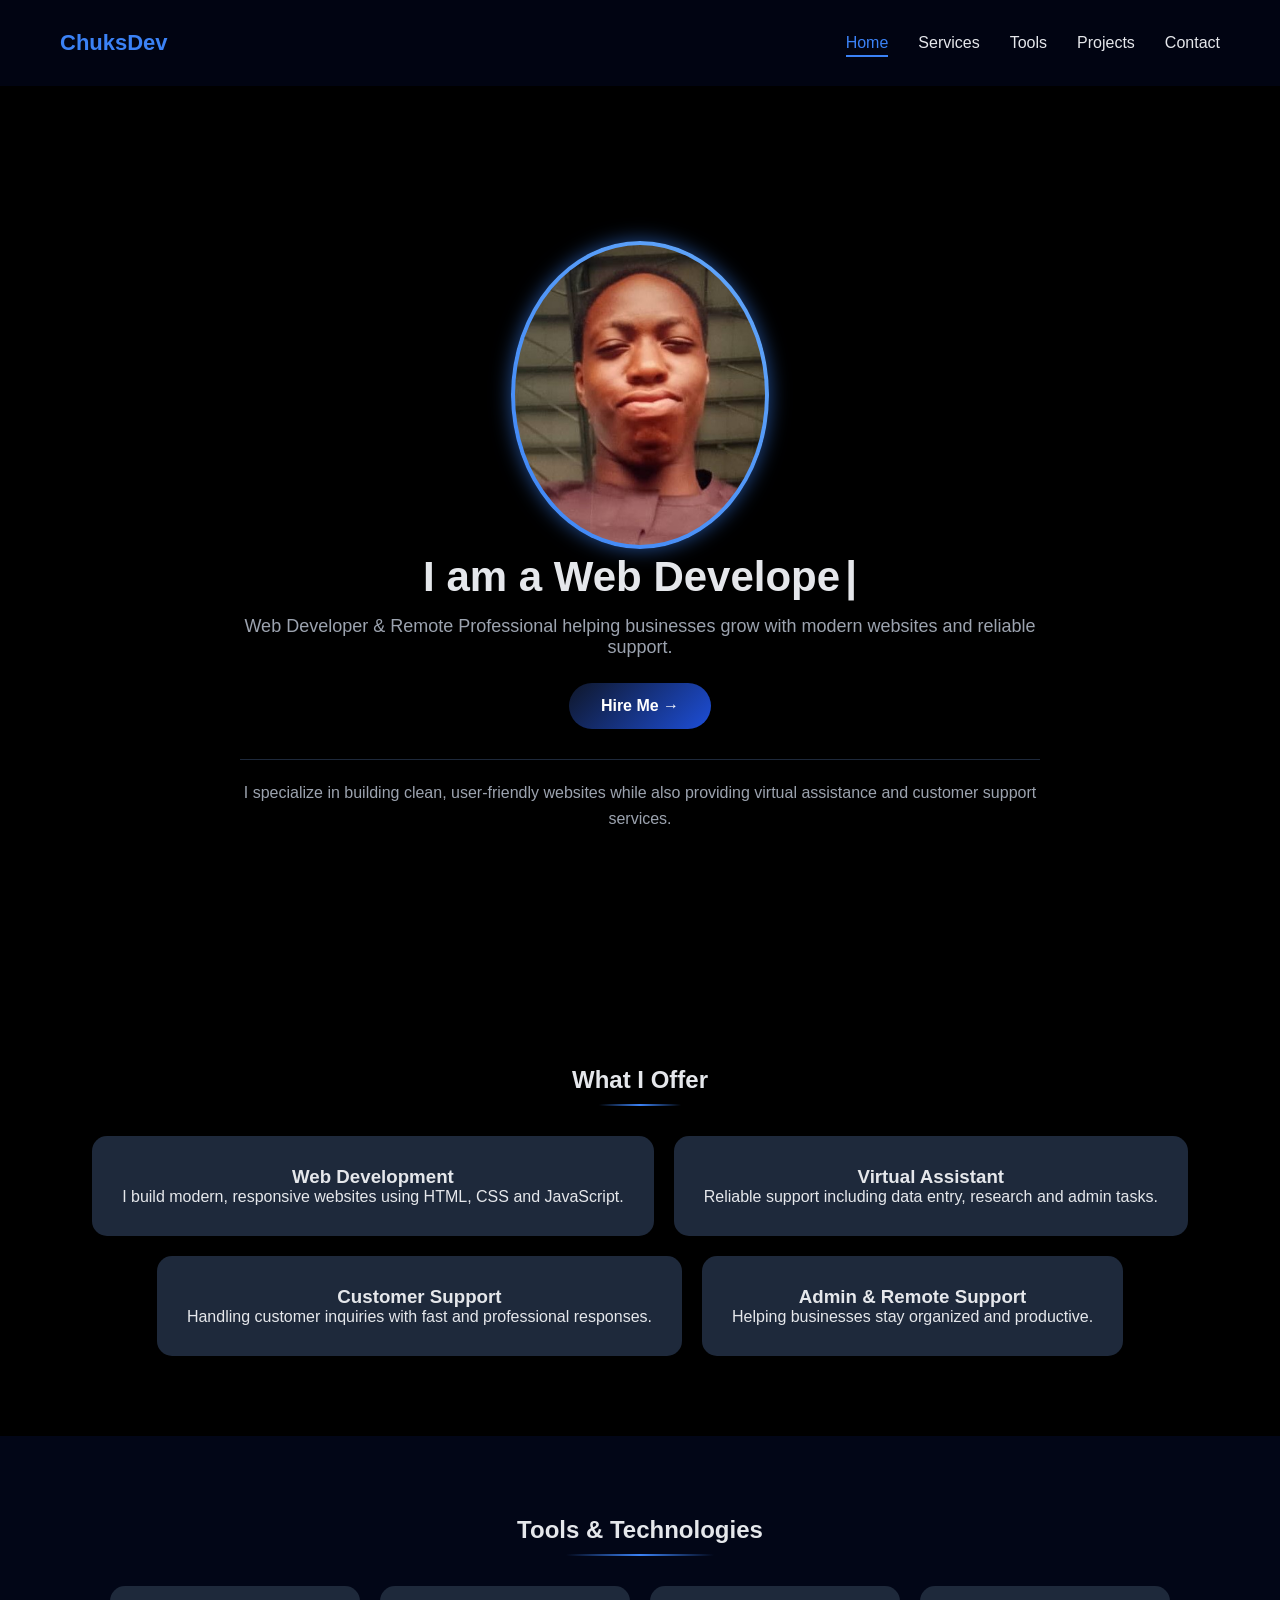
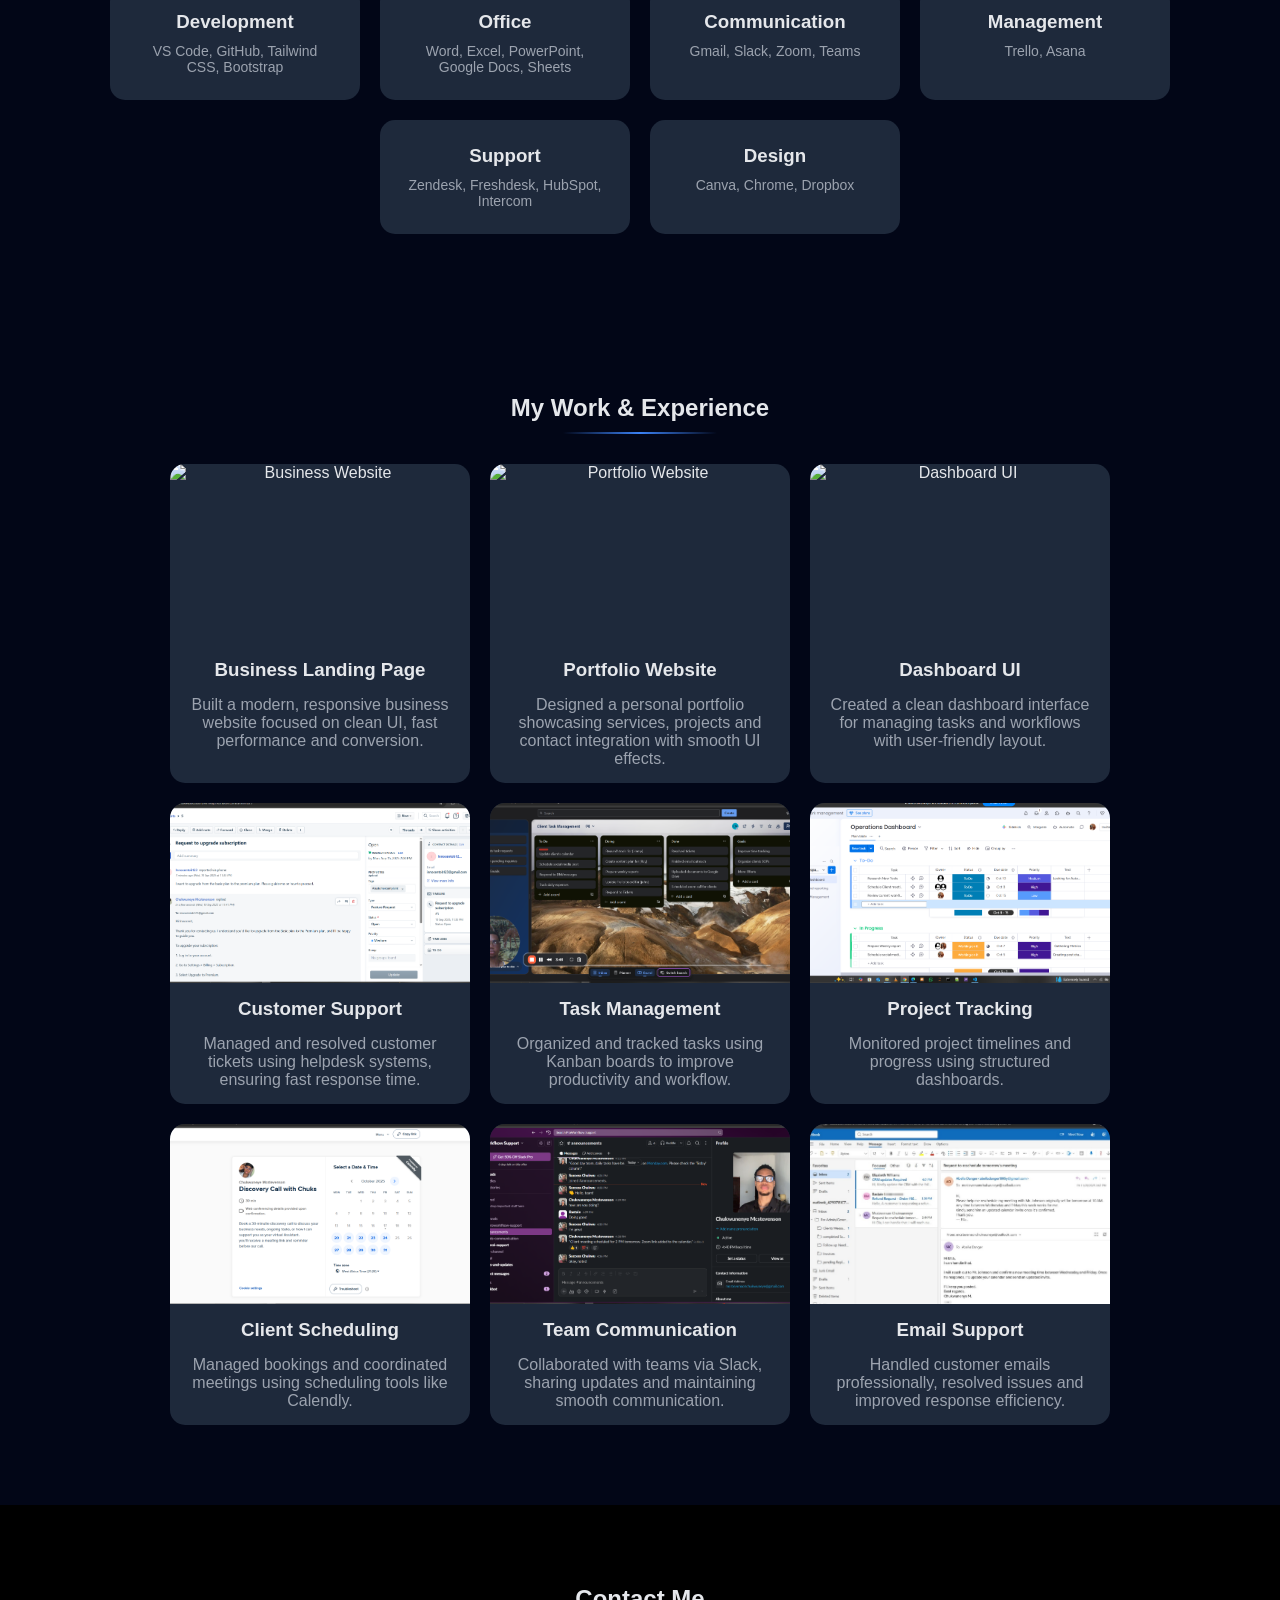
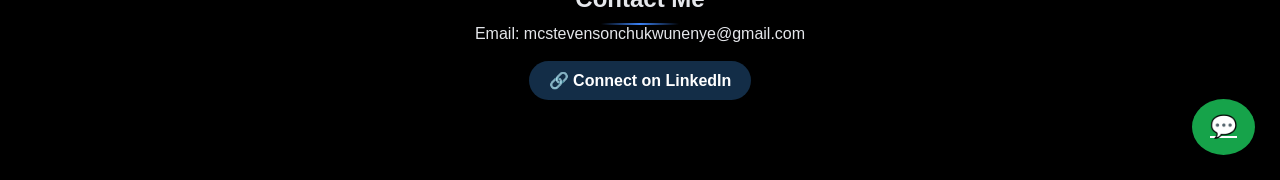
==== index.html @ 9c7f8728 "Add files via upload" ====
<!DOCTYPE html>
<html lang="en">
<head>
  <meta charset="UTF-8">
  <meta name="viewport" content="width=device-width, initial-scale=1.0">
  <title>Chuks | Web Developer</title>
  <link rel="stylesheet" href="style.css">
</head>
<body>
<div class="progress-bar" id="progressBar"></div>
<!-- NAVBAR -->
<header class="navbar">
  <h2 class="logo">ChuksDev</h2>

  <nav class="nav-links" id="navLinks">
    <a href="#home">Home</a>
    <a href="#services">Services</a>
    <a href="#tools">Tools</a>
    <a href="#projects">Projects</a>
    <a href="#contact">Contact</a>
  </nav>

  <button id="menuBtn" class="menu-btn">☰</button>
</header>

<!-- HERO -->
<section id="home" class="hero fade-in">
  <div class="hero-content">

    <div class="profile-wrapper">
      <img src="images/profile.jpg" alt="Chuks" class="profile-img">
    </div>

    <h1>I am a <span id="typing"></span></h1>

    <p class="hero-sub">
      Web Developer & Remote Professional helping businesses grow with modern websites and reliable support.
    </p>

    <div class="hero-buttons">
      <button class="btn-primary" onclick="scrollToContact()">Hire Me →</button>
    </div>

    <div class="hero-about">
      <p>
        I specialize in building clean, user-friendly websites while also providing virtual assistance and customer support services.
      </p>
    </div>

  </div>
</section>

<!-- SERVICES -->
<section id="services" class="section fade-in">
  <h2>What I Offer</h2>

  <div class="grid">
    <div class="card">
      <h3>Web Development</h3>
      <p>I build modern, responsive websites using HTML, CSS and JavaScript.</p>
    </div>

    <div class="card">
      <h3>Virtual Assistant</h3>
      <p>Reliable support including data entry, research and admin tasks.</p>
    </div>

    <div class="card">
      <h3>Customer Support</h3>
      <p>Handling customer inquiries with fast and professional responses.</p>
    </div>

    <div class="card">
      <h3>Admin & Remote Support</h3>
      <p>Helping businesses stay organized and productive.</p>
    </div>
  </div>
</section>

<!-- TOOLS -->
<section id="tools" class="section dark fade-in">
  <h2>Tools & Technologies</h2>

  <div class="tools-grid">
    <div class="tool-card">
      <h3>Development</h3>
      <p>VS Code, GitHub, Tailwind CSS, Bootstrap</p>
    </div>

    <div class="tool-card">
      <h3>Office</h3>
      <p>Word, Excel, PowerPoint, Google Docs, Sheets</p>
    </div>

    <div class="tool-card">
      <h3>Communication</h3>
      <p>Gmail, Slack, Zoom, Teams</p>
    </div>

    <div class="tool-card">
      <h3>Management</h3>
      <p>Trello, Asana</p>
    </div>

    <div class="tool-card">
      <h3>Support</h3>
      <p>Zendesk, Freshdesk, HubSpot, Intercom</p>
    </div>

    <div class="tool-card">
      <h3>Design</h3>
      <p>Canva, Chrome, Dropbox</p>
    </div>
  </div>
</section>

<!-- MY WORK -->
<section id="projects" class="section dark fade-in">
  <h2>My Work & Experience</h2>

  <div class="grid">

    <!-- ===== WEB DEVELOPMENT ===== -->
    <div class="project-card">
      <img src="images/web1.jpg" alt="Business Website">
      <h3>Business Landing Page</h3>
      <p>
        Built a modern, responsive business website focused on clean UI, fast performance and conversion.
      </p>
    </div>

    <div class="project-card">
      <img src="images/web2.jpg" alt="Portfolio Website">
      <h3>Portfolio Website</h3>
      <p>
        Designed a personal portfolio showcasing services, projects and contact integration with smooth UI effects.
      </p>
    </div>

    <div class="project-card">
      <img src="images/web3.jpg" alt="Dashboard UI">
      <h3>Dashboard UI</h3>
      <p>
        Created a clean dashboard interface for managing tasks and workflows with user-friendly layout.
      </p>
    </div>

    <!-- ===== YOUR ORIGINAL PROJECTS ===== -->
    <div class="project-card">
      <img src="images/support.jpg" alt="Customer Support">
      <h3>Customer Support</h3>
      <p>
        Managed and resolved customer tickets using helpdesk systems, ensuring fast response time.
      </p>
    </div>

    <div class="project-card">
      <img src="images/trello.jpg" alt="Task Management">
      <h3>Task Management</h3>
      <p>
        Organized and tracked tasks using Kanban boards to improve productivity and workflow.
      </p>
    </div>

    <div class="project-card">
      <img src="images/dashboard.jpg" alt="Project Tracking">
      <h3>Project Tracking</h3>
      <p>
        Monitored project timelines and progress using structured dashboards.
      </p>
    </div>

    <!-- ===== REAL EXPERIENCE (YOUR SCREENSHOTS) ===== -->
    <div class="project-card">
      <img src="images/calendly.jpg" alt="Scheduling">
      <h3>Client Scheduling</h3>
      <p>
        Managed bookings and coordinated meetings using scheduling tools like Calendly.
      </p>
    </div>

    <div class="project-card">
      <img src="images/slack.jpg" alt="Slack Communication">
      <h3>Team Communication</h3>
      <p>
        Collaborated with teams via Slack, sharing updates and maintaining smooth communication.
      </p>
    </div>

    <div class="project-card">
      <img src="images/email.jpg" alt="Email Support">
      <h3>Email Support</h3>
      <p>
        Handled customer emails professionally, resolved issues and improved response efficiency.
      </p>
    </div>

  </div>
</section>
<!-- CONTACT -->
<section id="contact" class="section fade-in">
  <h2>Contact Me</h2>
  <p>Email: mcstevensonchukwunenye@gmail.com</p>

  <a href="https://www.linkedin.com/in/chukwunenye-mcstevenson" target="_blank" class="linkedin-btn">
    🔗 Connect on LinkedIn
  </a>

  <br>

  <a href="https://wa.me/2349138266165" target="_blank" class="whatsapp-float">
    💬 
  </a>
</section>

<script src="script.js"></script>
</body>
</html>
---- style.css ----
html {
  scroll-behavior: smooth;
}

section {
  scroll-margin-top: 100px;
}
/* RESET */
* {
  margin: 0;
  padding: 0;
  box-sizing: border-box;
  font-family: Arial, sans-serif;
}

/* BODY */
body {
  background: #000;
  color: #e5e7eb;
}

/* NAVBAR */
.navbar {
  display: flex;
  justify-content: space-between;
  align-items: center;
  padding: 30px 60px;
  background: rgba(2, 6, 23, 0.8);
  backdrop-filter: blur(10px);
  position: sticky;
  top: 0;
  z-index: 1000;
}

/* ACTIVE NAV LINK */
.nav-links a.active {
  color: #3b82f6;
}

.nav-links a.active::after {
  width: 100%;
}
.logo {
  font-size: 22px;
  font-weight: bold;
  color: #3b82f6;
}

/* NAV LINKS */
.nav-links {
  display: flex;
  gap: 30px;
}

.nav-links a {
  position: relative;
  text-decoration: none;
  color: #e5e7eb;
  font-weight: 500;
}

/* UNDERLINE ANIMATION */
.nav-links a::after {
  content: "";
  position: absolute;
  width: 0%;
  height: 2px;
  background: #3b82f6;
  left: 0;
  bottom: -5px;
  transition: 0.3s;
}

.nav-links a:hover::after {
  width: 100%;
}

.menu-btn {
  display: none;
  font-size: 24px;
  background: none;
  border: none;
  color: white;
}

/* HERO */
.hero {
  min-height: 100vh;
  display: flex;
  align-items: center;
  justify-content: center;
  text-align: center;
  padding: 0 20px;
}

.hero-content {
  max-width: 800px;
}

.hero h1 {
  font-size: 42px;
  margin-bottom: 15px;
}

.hero-sub {
  font-size: 18px;
  color: #9ca3af;
  margin-bottom: 25px;
}

.hero-buttons {
  margin-bottom: 30px;
}

.hero-about {
  margin-top: 20px;
  padding-top: 20px;
  border-top: 1px solid #1e293b;
}

.hero-about p {
  color: #9ca3af;
  line-height: 1.6;
}

/* PROFILE IMAGE */
.profile-wrapper {
  display: inline-block;
  padding: 4px;
  border-radius: 50%;
  background: linear-gradient(45deg, #1d4ed8, #3b82f6, #60a5fa, #1d4ed8);
  background-size: 300% 300%;
  animation: glowBorder 4s linear infinite;
}

/* IMAGE */
.profile-img {
  width: 250px;
  height: 300px;
  border-radius: 50%;
  object-fit: cover;
  display: block;
}

/* ANIMATION */
@keyframes glowBorder {
  0% {
    background-position: 0% 50%;
  }
  50% {
    background-position: 100% 50%;
  }
  100% {
    background-position: 0% 50%;
  }
}

.profile-wrapper {
  box-shadow: 0 0 20px rgba(59, 130, 246, 0.6);
}

/* BUTTON */
.btn-primary {
  background: linear-gradient(135deg, #0f172a, #1d4ed8);
  color: white;
  padding: 14px 32px;
  border: none;
  border-radius: 50px;
  font-size: 16px;
  font-weight: 600;
  cursor: pointer;
  transition: all 0.3s ease;
  box-shadow: 0 0 0 transparent;
}

/* HOVER EFFECT */
.btn-primary:hover {
  transform: translateY(-3px);
  box-shadow: 0 10px 25px rgba(29, 78, 216, 0.4);
  background: linear-gradient(135deg, #020617, #1e40af);
}

/* CLICK EFFECT */
.btn-primary:active {
  transform: scale(0.96);
}
/* SECTIONS */
.section {
  padding: 80px 50px;
  text-align: center;
}

.dark {
  background: #020617;
}

/* GRID */
.grid {
  display: flex;
  justify-content: center;
  gap: 20px;
  margin-top: 30px;
  flex-wrap: wrap;
}

/* CARD */
.card {
  background: #1e293b;
  padding: 30px;
  border-radius: 15px;
  min-width: 200px;
  transition: 0.3s;
}

.card:hover {
  transform: translateY(-8px);
  box-shadow: 0 15px 30px rgba(59, 130, 246, 0.2);
}

/* MOBILE */
@media (max-width: 768px) {
  .nav-links {
    position: absolute;
    top: 70px;
    right: 0;
    background: #0f172a;
    flex-direction: column;
    width: 200px;
    padding: 20px;
    display: none;
  }

  .menu-btn {
    display: block;
  }
}

/* TOOLS GRID */
.tools-grid {
  display: flex;
  flex-wrap: wrap;
  justify-content: center;
  gap: 20px;
  margin-top: 30px;
}

.tool-card {
  background: #1e293b;
  padding: 25px;
  border-radius: 15px;
  width: 250px;
  transition: 0.3s;
}

.tool-card h3 {
  margin-bottom: 10px;
}

.tool-card p {
  font-size: 14px;
  color: #9ca3af;
}

.tool-card:hover {
  transform: translateY(-5px);
}

/* LINKEDIN BUTTON */
.linkedin-btn {
  display: inline-block;
  margin-top: 18px;
  padding: 10px 20px;
  border-radius: 30px;
  background: #132d47;
  color: white;
  text-decoration: none;
  font-weight: 600;
  transition: 0.3s;
}

.linkedin-btn:hover {
  transform: translateY(-3px);
  box-shadow: 0 10px 25px rgba(82, 76, 240, 0.4);
  background: linear-gradient(135deg, #020617, #1023f1);
}  


/* WHATSAPP BUTTON */
.whatsapp-btn {
  display: inline-block;
  margin-top: 20px;
  padding: 14px 28px;
  border-radius: 50px;
  text-decoration: none;
  font-weight: 600;
  color: white;
  background: linear-gradient(135deg, #0f172a, #16a34a);
  transition: all 0.3s ease;
}

/* FLOATING WHATSAPP */
.whatsapp-float {
  position: fixed;
  bottom: 25px;
  right: 25px;
  background: #16a34a;
  color: white;
  font-size: 22px;
  padding: 15px 18px;
  border-radius: 50%;
  box-shadow: 0 10px 25px rgba(0,0,0,0.4);
  transition: 0.3s;
  z-index: 1000;
}

.whatsapp-float:hover {
  transform: scale(1.1);
}

/* HOVER */
.whatsapp-btn:hover {
  transform: translateY(-3px);
  box-shadow: 0 10px 25px rgba(22, 163, 74, 0.4);
  background: linear-gradient(135deg, #020617, #15803d);
}

/* FADE-IN ANIMATION */
.fade-in {
  opacity: 0;
  transform: translateY(20px);
  transition: all 0.6s ease;
}

.fade-in.show {
  opacity: 1;
  transform: translateY(0);
}

/* PROJECT CARD */
.project-card {
  background: #1e293b;
  border-radius: 15px;
  overflow: hidden;
  width: 300px;
  transition: 0.3s;
}

.project-card img {
  width: 100%;
  display: block;
}

.project-card h3 {
  margin: 15px;
}

.project-card p {
  margin: 0 15px 15px;
  color: #9ca3af;
}

.project-card:hover {
  transform: translateY(-5px);
}

/* PROJECT IMAGE */
.project-card img {
  width: 100%;
  height: 180px;
  object-fit: cover;
  transition: 0.4s;
}

/* PROJECT CARD IMPROVEMENT */
.project-card {
  background: #1e293b;
  border-radius: 15px;
  overflow: hidden;
  width: 300px;
  transition: 0.3s;
}

.project-card:hover {
  transform: translateY(-8px) scale(1.03);
  box-shadow: 0 15px 30px rgba(0,0,0,0.6);
  transform: scale(1.05);
}

#typing::after {
  content: "|";
  margin-left: 5px;
  animation: blink 1s infinite;
}

@keyframes blink {
  0% { opacity: 1; }
  50% { opacity: 0; }
  100% { opacity: 1; }
}

.section h2 {
  position: relative;
  display: inline-block;
}

.section h2::after {
  content: "";
  width: 60%;
  height: 2px;
  background: linear-gradient(90deg, transparent, #3b82f6, transparent);
  display: block;
  margin: 10px auto 0;
}

/* SCROLL PROGRESS BAR */
.progress-bar {
  position: fixed;
  top: 0;
  left: 0;
  height: 4px;
  width: 0%;
  background: linear-gradient(90deg, #3b82f6, #60a5fa);
  z-index: 9999;
  transition: width 0.1s ease;
}
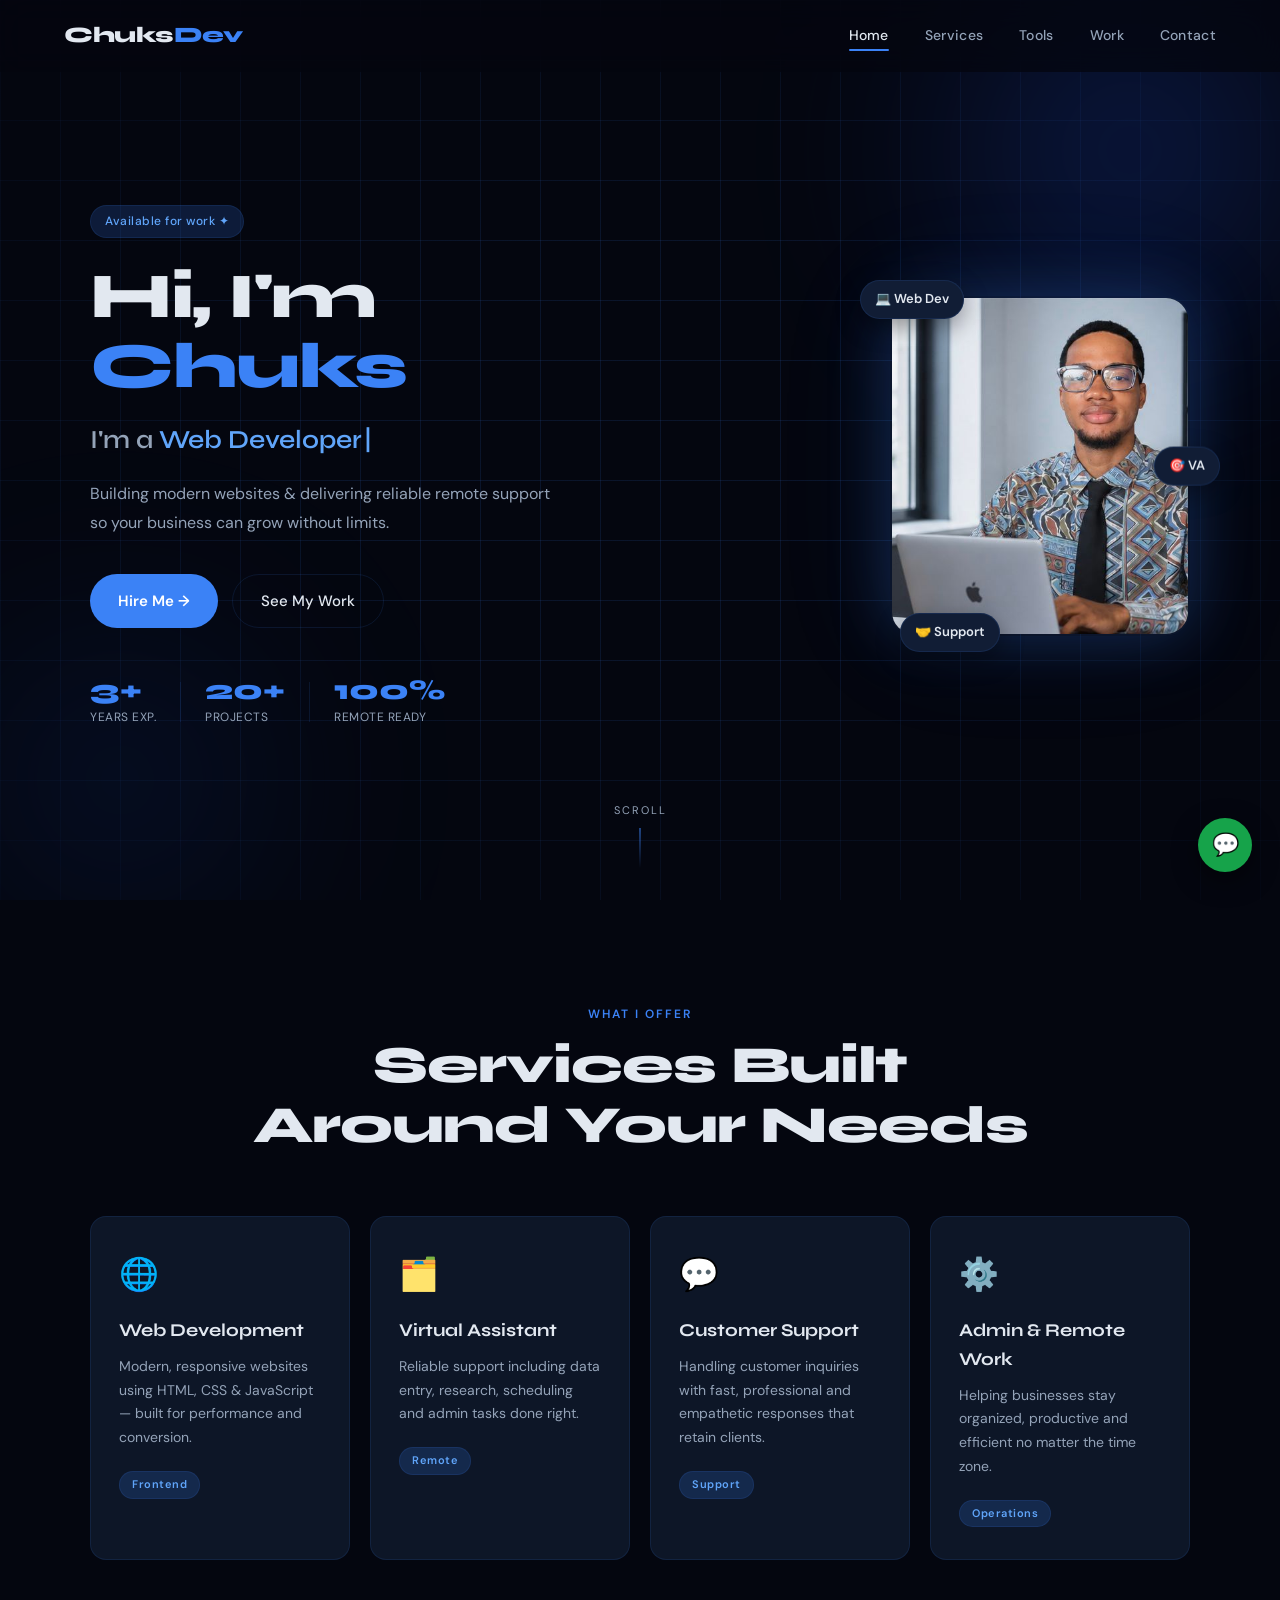
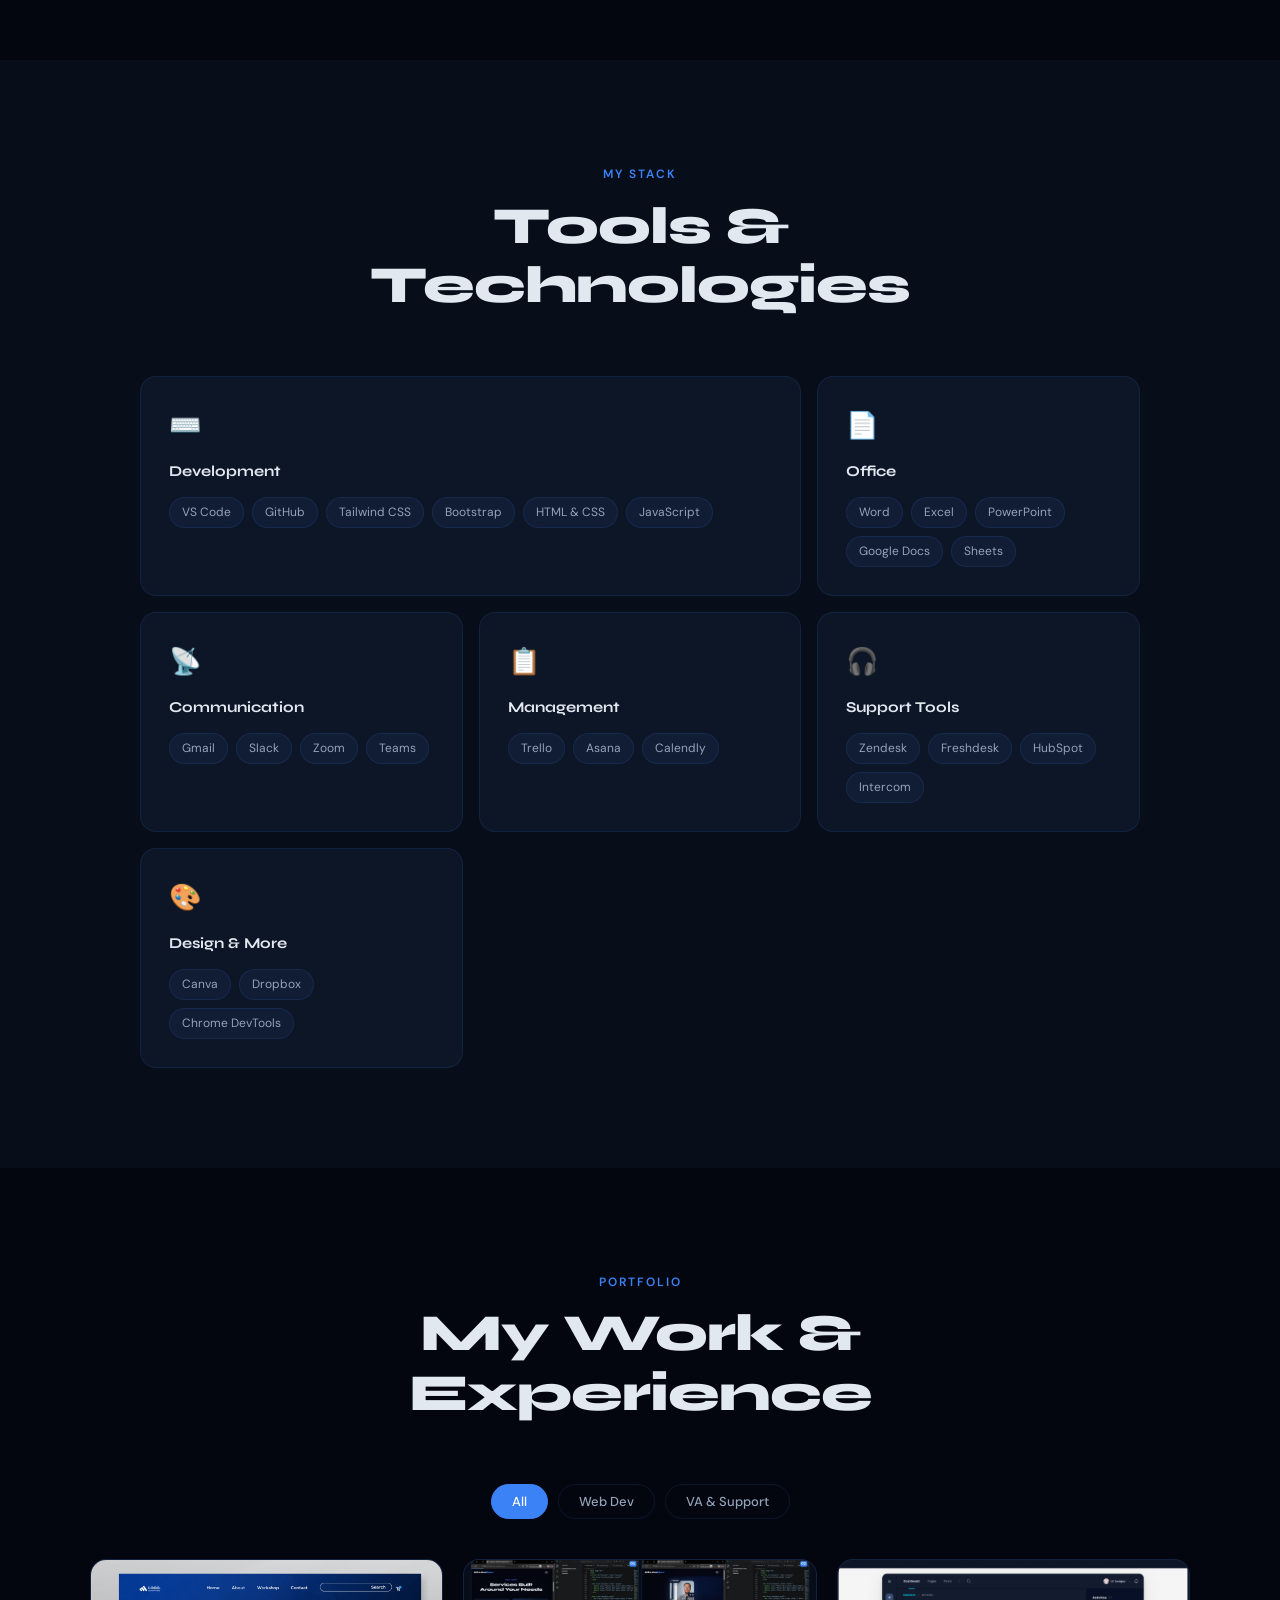
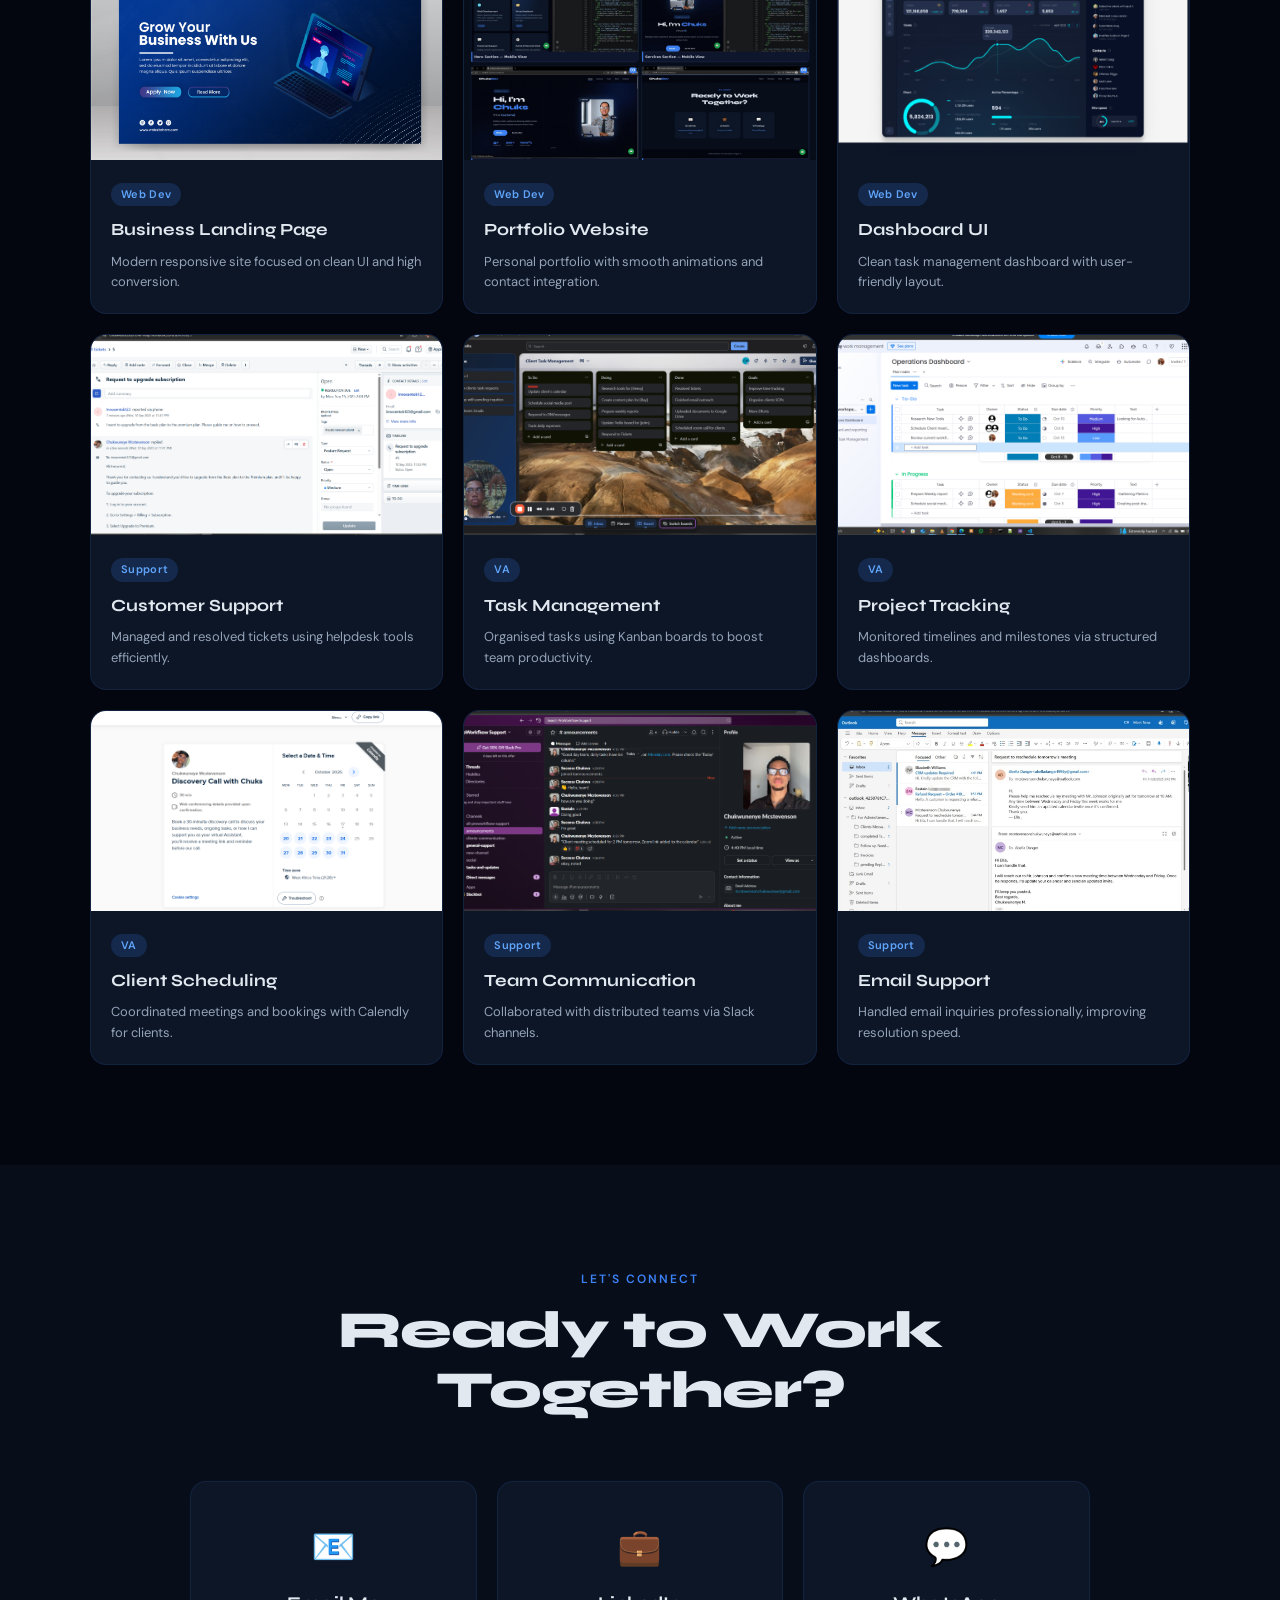
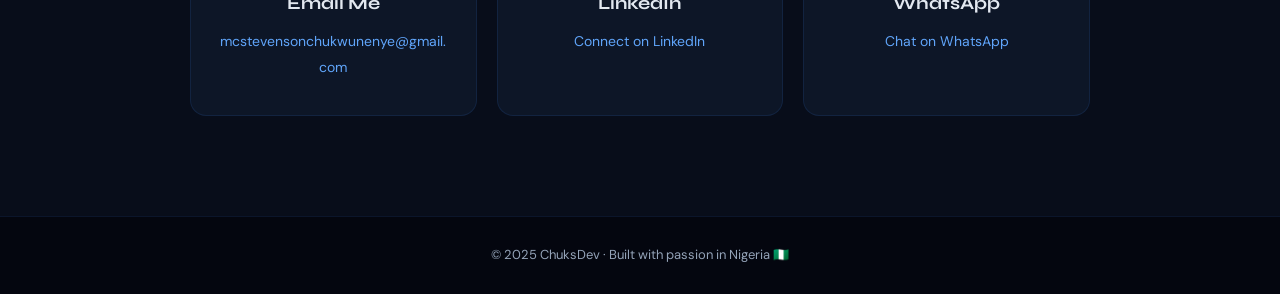
==== commit ffb1e5ac: "Add files via upload" ====
--- a/index.html
+++ b/index.html
@@ -1,218 +1,359 @@
-<!DOCTYPE html>
-<html lang="en">
-<head>
-  <meta charset="UTF-8">
-  <meta name="viewport" content="width=device-width, initial-scale=1.0">
-  <title>Chuks | Web Developer</title>
-  <link rel="stylesheet" href="style.css">
-</head>
-<body>
-<div class="progress-bar" id="progressBar"></div>
-<!-- NAVBAR -->
-<header class="navbar">
-  <h2 class="logo">ChuksDev</h2>
-
-  <nav class="nav-links" id="navLinks">
-    <a href="#home">Home</a>
-    <a href="#services">Services</a>
-    <a href="#tools">Tools</a>
-    <a href="#projects">Projects</a>
-    <a href="#contact">Contact</a>
-  </nav>
-
-  <button id="menuBtn" class="menu-btn">☰</button>
-</header>
-
-<!-- HERO -->
-<section id="home" class="hero fade-in">
-  <div class="hero-content">
-
-    <div class="profile-wrapper">
-      <img src="images/profile.jpg" alt="Chuks" class="profile-img">
-    </div>
-
-    <h1>I am a <span id="typing"></span></h1>
-
-    <p class="hero-sub">
-      Web Developer & Remote Professional helping businesses grow with modern websites and reliable support.
-    </p>
-
-    <div class="hero-buttons">
-      <button class="btn-primary" onclick="scrollToContact()">Hire Me →</button>
-    </div>
-
-    <div class="hero-about">
-      <p>
-        I specialize in building clean, user-friendly websites while also providing virtual assistance and customer support services.
-      </p>
-    </div>
-
-  </div>
-</section>
-
-<!-- SERVICES -->
-<section id="services" class="section fade-in">
-  <h2>What I Offer</h2>
-
-  <div class="grid">
-    <div class="card">
-      <h3>Web Development</h3>
-      <p>I build modern, responsive websites using HTML, CSS and JavaScript.</p>
-    </div>
-
-    <div class="card">
-      <h3>Virtual Assistant</h3>
-      <p>Reliable support including data entry, research and admin tasks.</p>
-    </div>
-
-    <div class="card">
-      <h3>Customer Support</h3>
-      <p>Handling customer inquiries with fast and professional responses.</p>
-    </div>
-
-    <div class="card">
-      <h3>Admin & Remote Support</h3>
-      <p>Helping businesses stay organized and productive.</p>
-    </div>
-  </div>
-</section>
-
-<!-- TOOLS -->
-<section id="tools" class="section dark fade-in">
-  <h2>Tools & Technologies</h2>
-
-  <div class="tools-grid">
-    <div class="tool-card">
-      <h3>Development</h3>
-      <p>VS Code, GitHub, Tailwind CSS, Bootstrap</p>
-    </div>
-
-    <div class="tool-card">
-      <h3>Office</h3>
-      <p>Word, Excel, PowerPoint, Google Docs, Sheets</p>
-    </div>
-
-    <div class="tool-card">
-      <h3>Communication</h3>
-      <p>Gmail, Slack, Zoom, Teams</p>
-    </div>
-
-    <div class="tool-card">
-      <h3>Management</h3>
-      <p>Trello, Asana</p>
-    </div>
-
-    <div class="tool-card">
-      <h3>Support</h3>
-      <p>Zendesk, Freshdesk, HubSpot, Intercom</p>
-    </div>
-
-    <div class="tool-card">
-      <h3>Design</h3>
-      <p>Canva, Chrome, Dropbox</p>
-    </div>
-  </div>
-</section>
-
-<!-- MY WORK -->
-<section id="projects" class="section dark fade-in">
-  <h2>My Work & Experience</h2>
-
-  <div class="grid">
-
-    <!-- ===== WEB DEVELOPMENT ===== -->
-    <div class="project-card">
-      <img src="images/web1.jpg" alt="Business Website">
-      <h3>Business Landing Page</h3>
-      <p>
-        Built a modern, responsive business website focused on clean UI, fast performance and conversion.
-      </p>
-    </div>
-
-    <div class="project-card">
-      <img src="images/web2.jpg" alt="Portfolio Website">
-      <h3>Portfolio Website</h3>
-      <p>
-        Designed a personal portfolio showcasing services, projects and contact integration with smooth UI effects.
-      </p>
-    </div>
-
-    <div class="project-card">
-      <img src="images/web3.jpg" alt="Dashboard UI">
-      <h3>Dashboard UI</h3>
-      <p>
-        Created a clean dashboard interface for managing tasks and workflows with user-friendly layout.
-      </p>
-    </div>
-
-    <!-- ===== YOUR ORIGINAL PROJECTS ===== -->
-    <div class="project-card">
-      <img src="images/support.jpg" alt="Customer Support">
-      <h3>Customer Support</h3>
-      <p>
-        Managed and resolved customer tickets using helpdesk systems, ensuring fast response time.
-      </p>
-    </div>
-
-    <div class="project-card">
-      <img src="images/trello.jpg" alt="Task Management">
-      <h3>Task Management</h3>
-      <p>
-        Organized and tracked tasks using Kanban boards to improve productivity and workflow.
-      </p>
-    </div>
-
-    <div class="project-card">
-      <img src="images/dashboard.jpg" alt="Project Tracking">
-      <h3>Project Tracking</h3>
-      <p>
-        Monitored project timelines and progress using structured dashboards.
-      </p>
-    </div>
-
-    <!-- ===== REAL EXPERIENCE (YOUR SCREENSHOTS) ===== -->
-    <div class="project-card">
-      <img src="images/calendly.jpg" alt="Scheduling">
-      <h3>Client Scheduling</h3>
-      <p>
-        Managed bookings and coordinated meetings using scheduling tools like Calendly.
-      </p>
-    </div>
-
-    <div class="project-card">
-      <img src="images/slack.jpg" alt="Slack Communication">
-      <h3>Team Communication</h3>
-      <p>
-        Collaborated with teams via Slack, sharing updates and maintaining smooth communication.
-      </p>
-    </div>
-
-    <div class="project-card">
-      <img src="images/email.jpg" alt="Email Support">
-      <h3>Email Support</h3>
-      <p>
-        Handled customer emails professionally, resolved issues and improved response efficiency.
-      </p>
-    </div>
-
-  </div>
-</section>
-<!-- CONTACT -->
-<section id="contact" class="section fade-in">
-  <h2>Contact Me</h2>
-  <p>Email: mcstevensonchukwunenye@gmail.com</p>
-
-  <a href="https://www.linkedin.com/in/chukwunenye-mcstevenson" target="_blank" class="linkedin-btn">
-    🔗 Connect on LinkedIn
-  </a>
-
-  <br>
-
-  <a href="https://wa.me/2349138266165" target="_blank" class="whatsapp-float">
-    💬 
-  </a>
-</section>
-
-<script src="script.js"></script>
-</body>
-</html>+<!DOCTYPE html>
+<html lang="en">
+<head>
+  <meta charset="UTF-8">
+  <meta name="viewport" content="width=device-width, initial-scale=1.0">
+  <title>ChuksDev | Web Developer & Remote Professional</title>
+  <link rel="preconnect" href="https://fonts.googleapis.com">
+  <link rel="preconnect" href="https://fonts.gstatic.com" crossorigin>
+  <link href="https://fonts.googleapis.com/css2?family=Syne:wght@400;600;700;800&family=DM+Sans:ital,wght@0,300;0,400;0,500;1,300&display=swap" rel="stylesheet">
+  <link rel="stylesheet" href="style.css">
+</head>
+<body>
+
+<!-- SCROLL PROGRESS -->
+<div class="progress-bar" id="progressBar"></div>
+
+<!-- NAVBAR -->
+<header class="navbar" id="navbar">
+  <a href="#home" class="logo">Chuks<span>Dev</span></a>
+  <nav class="nav-links" id="navLinks">
+    <a href="#home">Home</a>
+    <a href="#services">Services</a>
+    <a href="#tools">Tools</a>
+    <a href="#projects">Work</a>
+    <a href="#contact">Contact</a>
+  </nav>
+  <button id="menuBtn" class="menu-btn" aria-label="Toggle menu">
+    <span></span><span></span><span></span>
+  </button>
+</header>
+
+<!-- MOBILE MENU OVERLAY -->
+<div class="mobile-overlay" id="mobileOverlay">
+  <nav class="mobile-nav">
+    <a href="#home" class="mob-link">Home</a>
+    <a href="#services" class="mob-link">Services</a>
+    <a href="#tools" class="mob-link">Tools</a>
+    <a href="#projects" class="mob-link">Work</a>
+    <a href="#contact" class="mob-link">Contact</a>
+  </nav>
+</div>
+
+<!-- HERO -->
+<section id="home" class="hero">
+  <div class="hero-bg">
+    <div class="blob blob-1"></div>
+    <div class="blob blob-2"></div>
+    <div class="grid-overlay"></div>
+  </div>
+
+  <div class="hero-inner">
+    <!-- Left: Text -->
+    <div class="hero-text reveal">
+      <div class="badge">Available for work ✦</div>
+      <h1>Hi, I'm <span class="name-highlight">Chuks</span></h1>
+      <div class="typing-line">
+        <span class="typing-label">I'm a </span>
+        <span id="typing"></span>
+      </div>
+      <p class="hero-sub">
+        Building modern websites & delivering reliable remote support so your business can grow without limits.
+      </p>
+      <div class="hero-ctas">
+        <button class="btn-primary" onclick="scrollToContact()">Hire Me →</button>
+        <a href="#projects" class="btn-ghost">See My Work</a>
+      </div>
+      <div class="hero-stats">
+        <div class="stat"><span class="stat-num">3+</span><span class="stat-label">Years Exp.</span></div>
+        <div class="stat-divider"></div>
+        <div class="stat"><span class="stat-num">20+</span><span class="stat-label">Projects</span></div>
+        <div class="stat-divider"></div>
+        <div class="stat"><span class="stat-num">100%</span><span class="stat-label">Remote Ready</span></div>
+      </div>
+    </div>
+
+    <!-- Right: Profile -->
+    <div class="hero-visual reveal delay-2">
+      <div class="profile-card">
+        <div class="profile-ring">
+          <img src="images/profile.jpg" alt="Chuks" class="profile-img">
+        </div>
+        <div class="floating-tag tag-1">💻 Web Dev</div>
+        <div class="floating-tag tag-2">🎯 VA</div>
+        <div class="floating-tag tag-3">🤝 Support</div>
+      </div>
+    </div>
+  </div>
+
+  <div class="scroll-hint">
+    <span>Scroll</span>
+    <div class="scroll-line"></div>
+  </div>
+</section>
+
+<!-- SERVICES -->
+<section id="services" class="section">
+  <div class="section-header reveal">
+    <p class="section-tag">What I Offer</p>
+    <h2>Services Built<br>Around Your Needs</h2>
+  </div>
+  <div class="services-grid">
+    <div class="service-card reveal delay-1">
+      <div class="service-icon">🌐</div>
+      <h3>Web Development</h3>
+      <p>Modern, responsive websites using HTML, CSS & JavaScript — built for performance and conversion.</p>
+      <div class="service-tag">Frontend</div>
+    </div>
+    <div class="service-card reveal delay-2">
+      <div class="service-icon">🗂️</div>
+      <h3>Virtual Assistant</h3>
+      <p>Reliable support including data entry, research, scheduling and admin tasks done right.</p>
+      <div class="service-tag">Remote</div>
+    </div>
+    <div class="service-card reveal delay-3">
+      <div class="service-icon">💬</div>
+      <h3>Customer Support</h3>
+      <p>Handling customer inquiries with fast, professional and empathetic responses that retain clients.</p>
+      <div class="service-tag">Support</div>
+    </div>
+    <div class="service-card reveal delay-4">
+      <div class="service-icon">⚙️</div>
+      <h3>Admin & Remote Work</h3>
+      <p>Helping businesses stay organized, productive and efficient no matter the time zone.</p>
+      <div class="service-tag">Operations</div>
+    </div>
+  </div>
+</section>
+
+<!-- TOOLS -->
+<section id="tools" class="section section-alt">
+  <div class="section-header reveal">
+    <p class="section-tag">My Stack</p>
+    <h2>Tools &<br>Technologies</h2>
+  </div>
+  <div class="tools-bento reveal">
+    <div class="bento-card bento-wide">
+      <div class="bento-icon">⌨️</div>
+      <h3>Development</h3>
+      <div class="pill-group">
+        <span class="pill">VS Code</span>
+        <span class="pill">GitHub</span>
+        <span class="pill">Tailwind CSS</span>
+        <span class="pill">Bootstrap</span>
+        <span class="pill">HTML & CSS</span>
+        <span class="pill">JavaScript</span>
+      </div>
+    </div>
+    <div class="bento-card">
+      <div class="bento-icon">📄</div>
+      <h3>Office</h3>
+      <div class="pill-group">
+        <span class="pill">Word</span>
+        <span class="pill">Excel</span>
+        <span class="pill">PowerPoint</span>
+        <span class="pill">Google Docs</span>
+        <span class="pill">Sheets</span>
+      </div>
+    </div>
+    <div class="bento-card">
+      <div class="bento-icon">📡</div>
+      <h3>Communication</h3>
+      <div class="pill-group">
+        <span class="pill">Gmail</span>
+        <span class="pill">Slack</span>
+        <span class="pill">Zoom</span>
+        <span class="pill">Teams</span>
+      </div>
+    </div>
+    <div class="bento-card">
+      <div class="bento-icon">📋</div>
+      <h3>Management</h3>
+      <div class="pill-group">
+        <span class="pill">Trello</span>
+        <span class="pill">Asana</span>
+        <span class="pill">Calendly</span>
+      </div>
+    </div>
+    <div class="bento-card">
+      <div class="bento-icon">🎧</div>
+      <h3>Support Tools</h3>
+      <div class="pill-group">
+        <span class="pill">Zendesk</span>
+        <span class="pill">Freshdesk</span>
+        <span class="pill">HubSpot</span>
+        <span class="pill">Intercom</span>
+      </div>
+    </div>
+    <div class="bento-card">
+      <div class="bento-icon">🎨</div>
+      <h3>Design & More</h3>
+      <div class="pill-group">
+        <span class="pill">Canva</span>
+        <span class="pill">Dropbox</span>
+        <span class="pill">Chrome DevTools</span>
+      </div>
+    </div>
+  </div>
+</section>
+
+<!-- PROJECTS -->
+<section id="projects" class="section">
+  <div class="section-header reveal">
+    <p class="section-tag">Portfolio</p>
+    <h2>My Work &<br>Experience</h2>
+  </div>
+
+  <div class="projects-filter reveal">
+    <button class="filter-btn active" data-filter="all">All</button>
+    <button class="filter-btn" data-filter="web">Web Dev</button>
+    <button class="filter-btn" data-filter="va">VA & Support</button>
+  </div>
+
+  <div class="projects-grid">
+    <div class="project-card reveal delay-1" data-cat="web">
+      <div class="project-img-wrap">
+        <img src="images/business.jpg" alt="Business Landing Page">
+        <div class="project-overlay"><span>View Project</span></div>
+      </div>
+      <div class="project-info">
+        <span class="project-tag">Web Dev</span>
+        <h3>Business Landing Page</h3>
+        <p>Modern responsive site focused on clean UI and high conversion.</p>
+      </div>
+    </div>
+
+    <div class="project-card reveal delay-2" data-cat="web">
+      <div class="project-img-wrap">
+        <img src="images/portfolio.jpg" alt="Portfolio Website">
+        <div class="project-overlay"><span>View Project</span></div>
+      </div>
+      <div class="project-info">
+        <span class="project-tag">Web Dev</span>
+        <h3>Portfolio Website</h3>
+        <p>Personal portfolio with smooth animations and contact integration.</p>
+      </div>
+    </div>
+
+    <div class="project-card reveal delay-3" data-cat="web">
+      <div class="project-img-wrap">
+        <img src="images/dashboardui.jpg" alt="Dashboard UI">
+        <div class="project-overlay"><span>View Project</span></div>
+      </div>
+      <div class="project-info">
+        <span class="project-tag">Web Dev</span>
+        <h3>Dashboard UI</h3>
+        <p>Clean task management dashboard with user-friendly layout.</p>
+      </div>
+    </div>
+
+    <div class="project-card reveal delay-1" data-cat="va">
+      <div class="project-img-wrap">
+        <img src="images/support.jpg" alt="Customer Support">
+        <div class="project-overlay"><span>View Project</span></div>
+      </div>
+      <div class="project-info">
+        <span class="project-tag">Support</span>
+        <h3>Customer Support</h3>
+        <p>Managed and resolved tickets using helpdesk tools efficiently.</p>
+      </div>
+    </div>
+
+    <div class="project-card reveal delay-2" data-cat="va">
+      <div class="project-img-wrap">
+        <img src="images/trello.jpg" alt="Task Management">
+        <div class="project-overlay"><span>View Project</span></div>
+      </div>
+      <div class="project-info">
+        <span class="project-tag">VA</span>
+        <h3>Task Management</h3>
+        <p>Organised tasks using Kanban boards to boost team productivity.</p>
+      </div>
+    </div>
+
+    <div class="project-card reveal delay-3" data-cat="va">
+      <div class="project-img-wrap">
+        <img src="images/dashboard.jpg" alt="Project Tracking">
+        <div class="project-overlay"><span>View Project</span></div>
+      </div>
+      <div class="project-info">
+        <span class="project-tag">VA</span>
+        <h3>Project Tracking</h3>
+        <p>Monitored timelines and milestones via structured dashboards.</p>
+      </div>
+    </div>
+
+    <div class="project-card reveal delay-1" data-cat="va">
+      <div class="project-img-wrap">
+        <img src="images/calendly.jpg" alt="Scheduling">
+        <div class="project-overlay"><span>View Project</span></div>
+      </div>
+      <div class="project-info">
+        <span class="project-tag">VA</span>
+        <h3>Client Scheduling</h3>
+        <p>Coordinated meetings and bookings with Calendly for clients.</p>
+      </div>
+    </div>
+
+    <div class="project-card reveal delay-2" data-cat="va">
+      <div class="project-img-wrap">
+        <img src="images/slack.jpg" alt="Slack Communication">
+        <div class="project-overlay"><span>View Project</span></div>
+      </div>
+      <div class="project-info">
+        <span class="project-tag">Support</span>
+        <h3>Team Communication</h3>
+        <p>Collaborated with distributed teams via Slack channels.</p>
+      </div>
+    </div>
+
+    <div class="project-card reveal delay-3" data-cat="va">
+      <div class="project-img-wrap">
+        <img src="images/email.jpg" alt="Email Support">
+        <div class="project-overlay"><span>View Project</span></div>
+      </div>
+      <div class="project-info">
+        <span class="project-tag">Support</span>
+        <h3>Email Support</h3>
+        <p>Handled email inquiries professionally, improving resolution speed.</p>
+      </div>
+    </div>
+  </div>
+</section>
+
+<!-- CONTACT -->
+<section id="contact" class="section section-alt">
+  <div class="section-header reveal">
+    <p class="section-tag">Let's Connect</p>
+    <h2>Ready to Work<br>Together?</h2>
+  </div>
+  <div class="contact-wrap reveal">
+    <div class="contact-card">
+      <div class="contact-icon">📧</div>
+      <h3>Email Me</h3>
+      <a href="mailto:mcstevensonchukwunenye@gmail.com" class="contact-link">mcstevensonchukwunenye@gmail.com</a>
+    </div>
+    <div class="contact-card">
+      <div class="contact-icon">💼</div>
+      <h3>LinkedIn</h3>
+      <a href="https://www.linkedin.com/in/chukwunenye-mcstevenson" target="_blank" class="contact-link">Connect on LinkedIn</a>
+    </div>
+    <div class="contact-card whatsapp-card">
+      <div class="contact-icon">💬</div>
+      <h3>WhatsApp</h3>
+      <a href="https://wa.me/2349138266165" target="_blank" class="contact-link">Chat on WhatsApp</a>
+    </div>
+  </div>
+</section>
+
+<!-- FOOTER -->
+<footer class="footer">
+  <p>© 2025 ChuksDev · Built with passion in Nigeria 🇳🇬</p>
+</footer>
+
+<!-- WHATSAPP FLOAT -->
+<a href="https://wa.me/2349138266165" target="_blank" class="whatsapp-float" aria-label="WhatsApp">💬</a>
+
+<script src="script.js"></script>
+</body>
+</html>
--- a/style.css
+++ b/style.css
@@ -1,425 +1,1015 @@
-html {
-  scroll-behavior: smooth;
-}
-
-section {
-  scroll-margin-top: 100px;
-}
-/* RESET */
-* {
-  margin: 0;
-  padding: 0;
-  box-sizing: border-box;
-  font-family: Arial, sans-serif;
-}
-
-/* BODY */
-body {
-  background: #000;
-  color: #e5e7eb;
-}
-
-/* NAVBAR */
-.navbar {
-  display: flex;
-  justify-content: space-between;
-  align-items: center;
-  padding: 30px 60px;
-  background: rgba(2, 6, 23, 0.8);
-  backdrop-filter: blur(10px);
-  position: sticky;
-  top: 0;
-  z-index: 1000;
-}
-
-/* ACTIVE NAV LINK */
-.nav-links a.active {
-  color: #3b82f6;
-}
-
-.nav-links a.active::after {
-  width: 100%;
-}
-.logo {
-  font-size: 22px;
-  font-weight: bold;
-  color: #3b82f6;
-}
-
-/* NAV LINKS */
-.nav-links {
-  display: flex;
-  gap: 30px;
-}
-
-.nav-links a {
-  position: relative;
-  text-decoration: none;
-  color: #e5e7eb;
-  font-weight: 500;
-}
-
-/* UNDERLINE ANIMATION */
-.nav-links a::after {
-  content: "";
-  position: absolute;
-  width: 0%;
-  height: 2px;
-  background: #3b82f6;
-  left: 0;
-  bottom: -5px;
-  transition: 0.3s;
-}
-
-.nav-links a:hover::after {
-  width: 100%;
-}
-
-.menu-btn {
-  display: none;
-  font-size: 24px;
-  background: none;
-  border: none;
-  color: white;
-}
-
-/* HERO */
-.hero {
-  min-height: 100vh;
-  display: flex;
-  align-items: center;
-  justify-content: center;
-  text-align: center;
-  padding: 0 20px;
-}
-
-.hero-content {
-  max-width: 800px;
-}
-
-.hero h1 {
-  font-size: 42px;
-  margin-bottom: 15px;
-}
-
-.hero-sub {
-  font-size: 18px;
-  color: #9ca3af;
-  margin-bottom: 25px;
-}
-
-.hero-buttons {
-  margin-bottom: 30px;
-}
-
-.hero-about {
-  margin-top: 20px;
-  padding-top: 20px;
-  border-top: 1px solid #1e293b;
-}
-
-.hero-about p {
-  color: #9ca3af;
-  line-height: 1.6;
-}
-
-/* PROFILE IMAGE */
-.profile-wrapper {
-  display: inline-block;
-  padding: 4px;
-  border-radius: 50%;
-  background: linear-gradient(45deg, #1d4ed8, #3b82f6, #60a5fa, #1d4ed8);
-  background-size: 300% 300%;
-  animation: glowBorder 4s linear infinite;
-}
-
-/* IMAGE */
-.profile-img {
-  width: 250px;
-  height: 300px;
-  border-radius: 50%;
-  object-fit: cover;
-  display: block;
-}
-
-/* ANIMATION */
-@keyframes glowBorder {
-  0% {
-    background-position: 0% 50%;
-  }
-  50% {
-    background-position: 100% 50%;
-  }
-  100% {
-    background-position: 0% 50%;
-  }
-}
-
-.profile-wrapper {
-  box-shadow: 0 0 20px rgba(59, 130, 246, 0.6);
-}
-
-/* BUTTON */
-.btn-primary {
-  background: linear-gradient(135deg, #0f172a, #1d4ed8);
-  color: white;
-  padding: 14px 32px;
-  border: none;
-  border-radius: 50px;
-  font-size: 16px;
-  font-weight: 600;
-  cursor: pointer;
-  transition: all 0.3s ease;
-  box-shadow: 0 0 0 transparent;
-}
-
-/* HOVER EFFECT */
-.btn-primary:hover {
-  transform: translateY(-3px);
-  box-shadow: 0 10px 25px rgba(29, 78, 216, 0.4);
-  background: linear-gradient(135deg, #020617, #1e40af);
-}
-
-/* CLICK EFFECT */
-.btn-primary:active {
-  transform: scale(0.96);
-}
-/* SECTIONS */
-.section {
-  padding: 80px 50px;
-  text-align: center;
-}
-
-.dark {
-  background: #020617;
-}
-
-/* GRID */
-.grid {
-  display: flex;
-  justify-content: center;
-  gap: 20px;
-  margin-top: 30px;
-  flex-wrap: wrap;
-}
-
-/* CARD */
-.card {
-  background: #1e293b;
-  padding: 30px;
-  border-radius: 15px;
-  min-width: 200px;
-  transition: 0.3s;
-}
-
-.card:hover {
-  transform: translateY(-8px);
-  box-shadow: 0 15px 30px rgba(59, 130, 246, 0.2);
-}
-
-/* MOBILE */
-@media (max-width: 768px) {
-  .nav-links {
-    position: absolute;
-    top: 70px;
-    right: 0;
-    background: #0f172a;
-    flex-direction: column;
-    width: 200px;
-    padding: 20px;
-    display: none;
-  }
-
-  .menu-btn {
-    display: block;
-  }
-}
-
-/* TOOLS GRID */
-.tools-grid {
-  display: flex;
-  flex-wrap: wrap;
-  justify-content: center;
-  gap: 20px;
-  margin-top: 30px;
-}
-
-.tool-card {
-  background: #1e293b;
-  padding: 25px;
-  border-radius: 15px;
-  width: 250px;
-  transition: 0.3s;
-}
-
-.tool-card h3 {
-  margin-bottom: 10px;
-}
-
-.tool-card p {
-  font-size: 14px;
-  color: #9ca3af;
-}
-
-.tool-card:hover {
-  transform: translateY(-5px);
-}
-
-/* LINKEDIN BUTTON */
-.linkedin-btn {
-  display: inline-block;
-  margin-top: 18px;
-  padding: 10px 20px;
-  border-radius: 30px;
-  background: #132d47;
-  color: white;
-  text-decoration: none;
-  font-weight: 600;
-  transition: 0.3s;
-}
-
-.linkedin-btn:hover {
-  transform: translateY(-3px);
-  box-shadow: 0 10px 25px rgba(82, 76, 240, 0.4);
-  background: linear-gradient(135deg, #020617, #1023f1);
-}  
-
-
-/* WHATSAPP BUTTON */
-.whatsapp-btn {
-  display: inline-block;
-  margin-top: 20px;
-  padding: 14px 28px;
-  border-radius: 50px;
-  text-decoration: none;
-  font-weight: 600;
-  color: white;
-  background: linear-gradient(135deg, #0f172a, #16a34a);
-  transition: all 0.3s ease;
-}
-
-/* FLOATING WHATSAPP */
-.whatsapp-float {
-  position: fixed;
-  bottom: 25px;
-  right: 25px;
-  background: #16a34a;
-  color: white;
-  font-size: 22px;
-  padding: 15px 18px;
-  border-radius: 50%;
-  box-shadow: 0 10px 25px rgba(0,0,0,0.4);
-  transition: 0.3s;
-  z-index: 1000;
-}
-
-.whatsapp-float:hover {
-  transform: scale(1.1);
-}
-
-/* HOVER */
-.whatsapp-btn:hover {
-  transform: translateY(-3px);
-  box-shadow: 0 10px 25px rgba(22, 163, 74, 0.4);
-  background: linear-gradient(135deg, #020617, #15803d);
-}
-
-/* FADE-IN ANIMATION */
-.fade-in {
-  opacity: 0;
-  transform: translateY(20px);
-  transition: all 0.6s ease;
-}
-
-.fade-in.show {
-  opacity: 1;
-  transform: translateY(0);
-}
-
-/* PROJECT CARD */
-.project-card {
-  background: #1e293b;
-  border-radius: 15px;
-  overflow: hidden;
-  width: 300px;
-  transition: 0.3s;
-}
-
-.project-card img {
-  width: 100%;
-  display: block;
-}
-
-.project-card h3 {
-  margin: 15px;
-}
-
-.project-card p {
-  margin: 0 15px 15px;
-  color: #9ca3af;
-}
-
-.project-card:hover {
-  transform: translateY(-5px);
-}
-
-/* PROJECT IMAGE */
-.project-card img {
-  width: 100%;
-  height: 180px;
-  object-fit: cover;
-  transition: 0.4s;
-}
-
-/* PROJECT CARD IMPROVEMENT */
-.project-card {
-  background: #1e293b;
-  border-radius: 15px;
-  overflow: hidden;
-  width: 300px;
-  transition: 0.3s;
-}
-
-.project-card:hover {
-  transform: translateY(-8px) scale(1.03);
-  box-shadow: 0 15px 30px rgba(0,0,0,0.6);
-  transform: scale(1.05);
-}
-
-#typing::after {
-  content: "|";
-  margin-left: 5px;
-  animation: blink 1s infinite;
-}
-
-@keyframes blink {
-  0% { opacity: 1; }
-  50% { opacity: 0; }
-  100% { opacity: 1; }
-}
-
-.section h2 {
-  position: relative;
-  display: inline-block;
-}
-
-.section h2::after {
-  content: "";
-  width: 60%;
-  height: 2px;
-  background: linear-gradient(90deg, transparent, #3b82f6, transparent);
-  display: block;
-  margin: 10px auto 0;
-}
-
-/* SCROLL PROGRESS BAR */
-.progress-bar {
-  position: fixed;
-  top: 0;
-  left: 0;
-  height: 4px;
-  width: 0%;
-  background: linear-gradient(90deg, #3b82f6, #60a5fa);
-  z-index: 9999;
-  transition: width 0.1s ease;
-}+/* ===========================
+   ROOT & RESET
+   =========================== */
+*, *::before, *::after {
+  margin: 0;
+  padding: 0;
+  box-sizing: border-box;
+}
+
+:root {
+  --bg: #04060f;
+  --bg-alt: #080d1a;
+  --surface: #0d1627;
+  --surface-2: #111d35;
+  --blue: #3b82f6;
+  --blue-light: #60a5fa;
+  --blue-glow: rgba(59, 130, 246, 0.18);
+  --text: #e2e8f0;
+  --muted: #94a3b8;
+  --border: rgba(59, 130, 246, 0.12);
+  --font-display: 'Syne', sans-serif;
+  --font-body: 'DM Sans', sans-serif;
+  --radius: 16px;
+  --radius-sm: 10px;
+  --nav-h: 72px;
+}
+
+html {
+  scroll-behavior: smooth;
+  font-size: 16px;
+}
+
+body {
+  background: var(--bg);
+  color: var(--text);
+  font-family: var(--font-body);
+  font-weight: 400;
+  line-height: 1.6;
+  overflow-x: hidden;
+}
+
+section {
+  scroll-margin-top: var(--nav-h);
+}
+
+img {
+  display: block;
+  max-width: 100%;
+}
+
+/* ===========================
+   PROGRESS BAR
+   =========================== */
+.progress-bar {
+  position: fixed;
+  top: 0;
+  left: 0;
+  height: 3px;
+  width: 0%;
+  background: linear-gradient(90deg, var(--blue), var(--blue-light));
+  z-index: 9999;
+  transition: width 0.1s linear;
+}
+
+/* ===========================
+   NAVBAR
+   =========================== */
+.navbar {
+  position: fixed;
+  top: 0;
+  left: 0;
+  right: 0;
+  z-index: 900;
+  height: var(--nav-h);
+  display: flex;
+  align-items: center;
+  justify-content: space-between;
+  padding: 0 5%;
+  background: rgba(4, 6, 15, 0.75);
+  backdrop-filter: blur(16px);
+  border-bottom: 1px solid transparent;
+  transition: border-color 0.3s, background 0.3s;
+}
+
+.navbar.scrolled {
+  border-color: var(--border);
+  background: rgba(4, 6, 15, 0.92);
+}
+
+.logo {
+  font-family: var(--font-display);
+  font-size: 22px;
+  font-weight: 800;
+  color: var(--text);
+  text-decoration: none;
+  letter-spacing: -0.5px;
+}
+
+.logo span { color: var(--blue); }
+
+.nav-links {
+  display: flex;
+  gap: 36px;
+  list-style: none;
+}
+
+.nav-links a {
+  font-family: var(--font-body);
+  font-size: 14px;
+  font-weight: 500;
+  text-decoration: none;
+  color: var(--muted);
+  letter-spacing: 0.3px;
+  transition: color 0.25s;
+  position: relative;
+}
+
+.nav-links a::after {
+  content: '';
+  position: absolute;
+  bottom: -4px;
+  left: 0;
+  width: 0;
+  height: 2px;
+  background: var(--blue);
+  border-radius: 2px;
+  transition: width 0.25s;
+}
+
+.nav-links a:hover,
+.nav-links a.active {
+  color: var(--text);
+}
+
+.nav-links a:hover::after,
+.nav-links a.active::after {
+  width: 100%;
+}
+
+/* Hamburger */
+.menu-btn {
+  display: none;
+  flex-direction: column;
+  gap: 5px;
+  background: none;
+  border: none;
+  cursor: pointer;
+  padding: 6px;
+  z-index: 1001;
+}
+
+.menu-btn span {
+  display: block;
+  width: 24px;
+  height: 2px;
+  background: var(--text);
+  border-radius: 2px;
+  transition: transform 0.3s, opacity 0.3s;
+}
+
+.menu-btn.open span:nth-child(1) { transform: translateY(7px) rotate(45deg); }
+.menu-btn.open span:nth-child(2) { opacity: 0; }
+.menu-btn.open span:nth-child(3) { transform: translateY(-7px) rotate(-45deg); }
+
+/* Mobile Overlay */
+.mobile-overlay {
+  position: fixed;
+  inset: 0;
+  z-index: 800;
+  background: rgba(4, 6, 15, 0.97);
+  display: flex;
+  align-items: center;
+  justify-content: center;
+  transform: translateX(100%);
+  transition: transform 0.4s cubic-bezier(0.77, 0, 0.18, 1);
+}
+
+.mobile-overlay.open {
+  transform: translateX(0);
+}
+
+.mobile-nav {
+  display: flex;
+  flex-direction: column;
+  align-items: center;
+  gap: 32px;
+}
+
+.mob-link {
+  font-family: var(--font-display);
+  font-size: 32px;
+  font-weight: 700;
+  color: var(--text);
+  text-decoration: none;
+  transition: color 0.2s;
+}
+
+.mob-link:hover { color: var(--blue); }
+
+/* ===========================
+   HERO
+   =========================== */
+.hero {
+  min-height: 100vh;
+  position: relative;
+  display: flex;
+  flex-direction: column;
+  align-items: center;
+  justify-content: center;
+  padding: calc(var(--nav-h) + 40px) 5% 80px;
+  overflow: hidden;
+}
+
+/* Animated background */
+.hero-bg {
+  position: absolute;
+  inset: 0;
+  pointer-events: none;
+  z-index: 0;
+}
+
+.blob {
+  position: absolute;
+  border-radius: 50%;
+  filter: blur(100px);
+  opacity: 0.35;
+  animation: blobMove 12s ease-in-out infinite alternate;
+}
+
+.blob-1 {
+  width: 500px;
+  height: 500px;
+  background: radial-gradient(circle, #1d4ed8, transparent 70%);
+  top: -100px;
+  right: -100px;
+}
+
+.blob-2 {
+  width: 400px;
+  height: 400px;
+  background: radial-gradient(circle, #0e3177, transparent 70%);
+  bottom: -80px;
+  left: -80px;
+  animation-delay: -6s;
+}
+
+@keyframes blobMove {
+  0%   { transform: translate(0, 0) scale(1); }
+  100% { transform: translate(30px, -20px) scale(1.1); }
+}
+
+.grid-overlay {
+  position: absolute;
+  inset: 0;
+  background-image:
+    linear-gradient(var(--border) 1px, transparent 1px),
+    linear-gradient(90deg, var(--border) 1px, transparent 1px);
+  background-size: 60px 60px;
+  mask-image: radial-gradient(ellipse 80% 80% at 50% 50%, black 30%, transparent 100%);
+}
+
+/* Hero layout */
+.hero-inner {
+  position: relative;
+  z-index: 1;
+  display: flex;
+  align-items: center;
+  justify-content: space-between;
+  gap: 60px;
+  width: 100%;
+  max-width: 1100px;
+}
+
+.hero-text {
+  flex: 1;
+  max-width: 560px;
+}
+
+.badge {
+  display: inline-flex;
+  align-items: center;
+  gap: 6px;
+  padding: 6px 14px;
+  border-radius: 50px;
+  border: 1px solid var(--border);
+  background: var(--blue-glow);
+  font-size: 12px;
+  font-weight: 500;
+  color: var(--blue-light);
+  margin-bottom: 24px;
+  letter-spacing: 0.5px;
+}
+
+.hero-text h1 {
+  font-family: var(--font-display);
+  font-size: clamp(38px, 6vw, 64px);
+  font-weight: 800;
+  line-height: 1.1;
+  letter-spacing: -1.5px;
+  margin-bottom: 16px;
+}
+
+.name-highlight {
+  color: var(--blue);
+  position: relative;
+}
+
+.typing-line {
+  font-family: var(--font-display);
+  font-size: clamp(18px, 3vw, 26px);
+  font-weight: 600;
+  color: var(--muted);
+  margin-bottom: 20px;
+  min-height: 36px;
+}
+
+#typing {
+  color: var(--blue-light);
+}
+
+#typing::after {
+  content: '|';
+  margin-left: 2px;
+  animation: blink 1s step-end infinite;
+}
+
+@keyframes blink {
+  0%, 100% { opacity: 1; }
+  50% { opacity: 0; }
+}
+
+.hero-sub {
+  font-size: 16px;
+  color: var(--muted);
+  line-height: 1.8;
+  margin-bottom: 36px;
+  max-width: 460px;
+}
+
+.hero-ctas {
+  display: flex;
+  gap: 14px;
+  flex-wrap: wrap;
+  margin-bottom: 48px;
+}
+
+.btn-primary {
+  padding: 14px 28px;
+  background: var(--blue);
+  color: white;
+  border: none;
+  border-radius: 50px;
+  font-family: var(--font-body);
+  font-size: 15px;
+  font-weight: 600;
+  cursor: pointer;
+  transition: transform 0.2s, box-shadow 0.2s, background 0.2s;
+  box-shadow: 0 0 0 0 transparent;
+}
+
+.btn-primary:hover {
+  transform: translateY(-2px);
+  box-shadow: 0 12px 28px rgba(59, 130, 246, 0.4);
+  background: #2563eb;
+}
+
+.btn-primary:active { transform: scale(0.97); }
+
+.btn-ghost {
+  display: inline-flex;
+  align-items: center;
+  padding: 14px 28px;
+  border: 1px solid var(--border);
+  border-radius: 50px;
+  background: transparent;
+  color: var(--text);
+  font-size: 15px;
+  font-weight: 500;
+  text-decoration: none;
+  transition: border-color 0.2s, background 0.2s, transform 0.2s;
+}
+
+.btn-ghost:hover {
+  border-color: var(--blue);
+  background: var(--blue-glow);
+  transform: translateY(-2px);
+}
+
+/* Stats */
+.hero-stats {
+  display: flex;
+  align-items: center;
+  gap: 24px;
+}
+
+.stat {
+  display: flex;
+  flex-direction: column;
+}
+
+.stat-num {
+  font-family: var(--font-display);
+  font-size: 28px;
+  font-weight: 800;
+  color: var(--blue);
+  line-height: 1;
+}
+
+.stat-label {
+  font-size: 12px;
+  color: var(--muted);
+  margin-top: 4px;
+  text-transform: uppercase;
+  letter-spacing: 0.5px;
+}
+
+.stat-divider {
+  width: 1px;
+  height: 40px;
+  background: var(--border);
+}
+
+/* Profile Card */
+.hero-visual {
+  flex-shrink: 0;
+  position: relative;
+}
+
+.profile-card {
+  position: relative;
+  width: 300px;
+  height: 340px;
+}
+
+.profile-ring {
+  width: 100%;
+  height: 100%;
+  border-radius: 24px;
+  overflow: hidden;
+  border: 2px solid var(--border);
+  box-shadow: 0 0 60px rgba(59, 130, 246, 0.25), 0 0 120px rgba(59, 130, 246, 0.1);
+  animation: floatCard 5s ease-in-out infinite;
+}
+
+@keyframes floatCard {
+  0%, 100% { transform: translateY(0); }
+  50% { transform: translateY(-12px); }
+}
+
+.profile-img {
+  width: 100%;
+  height: 100%;
+  object-fit: cover;
+}
+
+.floating-tag {
+  position: absolute;
+  padding: 8px 14px;
+  border-radius: 50px;
+  background: var(--surface-2);
+  border: 1px solid var(--border);
+  font-size: 13px;
+  font-weight: 600;
+  color: var(--text);
+  white-space: nowrap;
+  backdrop-filter: blur(10px);
+  box-shadow: 0 8px 24px rgba(0,0,0,0.4);
+}
+
+.tag-1 { top: -16px; left: -30px; animation: floatTag 4s ease-in-out infinite; }
+.tag-2 { top: 50%; right: -30px; transform: translateY(-50%); animation: floatTag 4s 1.5s ease-in-out infinite; }
+.tag-3 { bottom: -16px; left: 10px; animation: floatTag 4s 3s ease-in-out infinite; }
+
+@keyframes floatTag {
+  0%, 100% { transform: translateY(0); }
+  50% { transform: translateY(-6px); }
+}
+
+.tag-2 {
+  animation: floatTagMid 4s 1.5s ease-in-out infinite;
+}
+
+@keyframes floatTagMid {
+  0%, 100% { transform: translateY(-50%); }
+  50% { transform: translateY(calc(-50% - 6px)); }
+}
+
+/* Scroll hint */
+.scroll-hint {
+  position: absolute;
+  bottom: 32px;
+  left: 50%;
+  transform: translateX(-50%);
+  display: flex;
+  flex-direction: column;
+  align-items: center;
+  gap: 8px;
+  z-index: 1;
+}
+
+.scroll-hint span {
+  font-size: 11px;
+  letter-spacing: 2px;
+  text-transform: uppercase;
+  color: var(--muted);
+}
+
+.scroll-line {
+  width: 1px;
+  height: 40px;
+  background: linear-gradient(to bottom, var(--blue), transparent);
+  animation: scrollPulse 2s ease-in-out infinite;
+}
+
+@keyframes scrollPulse {
+  0%, 100% { opacity: 1; transform: scaleY(1); }
+  50% { opacity: 0.4; transform: scaleY(0.7); }
+}
+
+/* ===========================
+   SECTIONS SHARED
+   =========================== */
+.section {
+  padding: 100px 5%;
+}
+
+.section-alt {
+  background: var(--bg-alt);
+}
+
+.section-header {
+  text-align: center;
+  margin-bottom: 60px;
+}
+
+.section-tag {
+  display: inline-block;
+  font-size: 12px;
+  font-weight: 600;
+  letter-spacing: 2px;
+  text-transform: uppercase;
+  color: var(--blue);
+  margin-bottom: 12px;
+}
+
+.section-header h2 {
+  font-family: var(--font-display);
+  font-size: clamp(30px, 5vw, 52px);
+  font-weight: 800;
+  line-height: 1.15;
+  letter-spacing: -1px;
+}
+
+/* ===========================
+   SERVICES
+   =========================== */
+.services-grid {
+  display: grid;
+  grid-template-columns: repeat(auto-fit, minmax(240px, 1fr));
+  gap: 20px;
+  max-width: 1100px;
+  margin: 0 auto;
+}
+
+.service-card {
+  background: var(--surface);
+  border: 1px solid var(--border);
+  border-radius: var(--radius);
+  padding: 32px 28px;
+  position: relative;
+  overflow: hidden;
+  transition: transform 0.3s, border-color 0.3s, box-shadow 0.3s;
+}
+
+.service-card::before {
+  content: '';
+  position: absolute;
+  inset: 0;
+  background: radial-gradient(circle at top left, var(--blue-glow), transparent 60%);
+  opacity: 0;
+  transition: opacity 0.3s;
+}
+
+.service-card:hover {
+  transform: translateY(-6px);
+  border-color: rgba(59, 130, 246, 0.4);
+  box-shadow: 0 20px 40px rgba(0,0,0,0.4);
+}
+
+.service-card:hover::before { opacity: 1; }
+
+.service-icon {
+  font-size: 32px;
+  margin-bottom: 16px;
+}
+
+.service-card h3 {
+  font-family: var(--font-display);
+  font-size: 18px;
+  font-weight: 700;
+  margin-bottom: 10px;
+}
+
+.service-card p {
+  font-size: 14px;
+  color: var(--muted);
+  line-height: 1.7;
+  margin-bottom: 20px;
+}
+
+.service-tag {
+  display: inline-block;
+  padding: 4px 12px;
+  border-radius: 50px;
+  background: var(--blue-glow);
+  border: 1px solid var(--border);
+  font-size: 11px;
+  font-weight: 600;
+  color: var(--blue-light);
+  letter-spacing: 0.5px;
+}
+
+/* ===========================
+   TOOLS — BENTO
+   =========================== */
+.tools-bento {
+  display: grid;
+  grid-template-columns: repeat(3, 1fr);
+  gap: 16px;
+  max-width: 1000px;
+  margin: 0 auto;
+}
+
+.bento-wide {
+  grid-column: span 2;
+}
+
+.bento-card {
+  background: var(--surface);
+  border: 1px solid var(--border);
+  border-radius: var(--radius);
+  padding: 28px;
+  transition: transform 0.3s, border-color 0.3s;
+}
+
+.bento-card:hover {
+  transform: translateY(-4px);
+  border-color: rgba(59, 130, 246, 0.35);
+}
+
+.bento-icon {
+  font-size: 26px;
+  margin-bottom: 12px;
+}
+
+.bento-card h3 {
+  font-family: var(--font-display);
+  font-size: 15px;
+  font-weight: 700;
+  margin-bottom: 14px;
+  color: var(--text);
+}
+
+.pill-group {
+  display: flex;
+  flex-wrap: wrap;
+  gap: 8px;
+}
+
+.pill {
+  padding: 5px 12px;
+  border-radius: 50px;
+  background: var(--surface-2);
+  border: 1px solid var(--border);
+  font-size: 12px;
+  color: var(--muted);
+  transition: color 0.2s, border-color 0.2s;
+}
+
+.bento-card:hover .pill {
+  color: var(--text);
+  border-color: rgba(59,130,246,0.3);
+}
+
+/* ===========================
+   PROJECTS
+   =========================== */
+.projects-filter {
+  display: flex;
+  justify-content: center;
+  gap: 10px;
+  margin-bottom: 40px;
+  flex-wrap: wrap;
+}
+
+.filter-btn {
+  padding: 8px 20px;
+  border-radius: 50px;
+  border: 1px solid var(--border);
+  background: transparent;
+  color: var(--muted);
+  font-family: var(--font-body);
+  font-size: 13px;
+  font-weight: 500;
+  cursor: pointer;
+  transition: all 0.25s;
+}
+
+.filter-btn:hover,
+.filter-btn.active {
+  background: var(--blue);
+  border-color: var(--blue);
+  color: white;
+}
+
+.projects-grid {
+  display: grid;
+  grid-template-columns: repeat(auto-fill, minmax(300px, 1fr));
+  gap: 20px;
+  max-width: 1100px;
+  margin: 0 auto;
+}
+
+.project-card {
+  background: var(--surface);
+  border: 1px solid var(--border);
+  border-radius: var(--radius);
+  overflow: hidden;
+  transition: transform 0.3s, box-shadow 0.3s, border-color 0.3s;
+}
+
+.project-card:hover {
+  transform: translateY(-8px);
+  box-shadow: 0 24px 50px rgba(0,0,0,0.5);
+  border-color: rgba(59, 130, 246, 0.35);
+}
+
+.project-card.hidden {
+  display: none;
+}
+
+.project-img-wrap {
+  position: relative;
+  overflow: hidden;
+}
+
+.project-img-wrap img {
+  width: 100%;
+  height: 200px;
+  object-fit: cover;
+  transition: transform 0.4s;
+}
+
+.project-card:hover .project-img-wrap img {
+  transform: scale(1.06);
+}
+
+.project-overlay {
+  position: absolute;
+  inset: 0;
+  background: rgba(59, 130, 246, 0.85);
+  display: flex;
+  align-items: center;
+  justify-content: center;
+  opacity: 0;
+  transition: opacity 0.3s;
+}
+
+.project-card:hover .project-overlay { opacity: 1; }
+
+.project-overlay span {
+  color: white;
+  font-weight: 600;
+  font-size: 15px;
+  letter-spacing: 0.5px;
+}
+
+.project-info {
+  padding: 20px;
+}
+
+.project-tag {
+  display: inline-block;
+  padding: 3px 10px;
+  border-radius: 50px;
+  background: var(--blue-glow);
+  font-size: 11px;
+  font-weight: 600;
+  color: var(--blue-light);
+  margin-bottom: 10px;
+  letter-spacing: 0.3px;
+}
+
+.project-info h3 {
+  font-family: var(--font-display);
+  font-size: 17px;
+  font-weight: 700;
+  margin-bottom: 8px;
+}
+
+.project-info p {
+  font-size: 13px;
+  color: var(--muted);
+  line-height: 1.6;
+}
+
+/* ===========================
+   CONTACT
+   =========================== */
+.contact-wrap {
+  display: grid;
+  grid-template-columns: repeat(auto-fit, minmax(220px, 1fr));
+  gap: 20px;
+  max-width: 900px;
+  margin: 0 auto;
+}
+
+.contact-card {
+  background: var(--surface);
+  border: 1px solid var(--border);
+  border-radius: var(--radius);
+  padding: 36px 28px;
+  text-align: center;
+  transition: transform 0.3s, border-color 0.3s, box-shadow 0.3s;
+}
+
+.contact-card:hover {
+  transform: translateY(-6px);
+  border-color: rgba(59,130,246,0.4);
+  box-shadow: 0 20px 40px rgba(0,0,0,0.4);
+}
+
+.whatsapp-card:hover {
+  border-color: rgba(22, 163, 74, 0.5);
+  box-shadow: 0 20px 40px rgba(22,163,74,0.2);
+}
+
+.contact-icon {
+  font-size: 36px;
+  margin-bottom: 14px;
+}
+
+.contact-card h3 {
+  font-family: var(--font-display);
+  font-size: 18px;
+  font-weight: 700;
+  margin-bottom: 10px;
+}
+
+.contact-link {
+  color: var(--blue-light);
+  text-decoration: none;
+  font-size: 14px;
+  word-break: break-word;
+  transition: color 0.2s;
+}
+
+.contact-link:hover { color: white; }
+
+/* ===========================
+   FOOTER
+   =========================== */
+.footer {
+  text-align: center;
+  padding: 28px 5%;
+  border-top: 1px solid var(--border);
+  font-size: 13px;
+  color: var(--muted);
+}
+
+/* ===========================
+   WHATSAPP FLOAT
+   =========================== */
+.whatsapp-float {
+  position: fixed;
+  bottom: 28px;
+  right: 28px;
+  background: #16a34a;
+  color: white;
+  font-size: 22px;
+  width: 54px;
+  height: 54px;
+  border-radius: 50%;
+  display: flex;
+  align-items: center;
+  justify-content: center;
+  text-decoration: none;
+  box-shadow: 0 8px 24px rgba(0,0,0,0.5);
+  transition: transform 0.25s, box-shadow 0.25s;
+  z-index: 800;
+}
+
+.whatsapp-float:hover {
+  transform: scale(1.1);
+  box-shadow: 0 12px 32px rgba(22, 163, 74, 0.5);
+}
+
+/* ===========================
+   REVEAL ANIMATION
+   =========================== */
+.reveal {
+  opacity: 0;
+  transform: translateY(32px);
+  transition: opacity 0.6s ease, transform 0.6s ease;
+}
+
+.reveal.visible {
+  opacity: 1;
+  transform: translateY(0);
+}
+
+.delay-1 { transition-delay: 0.1s; }
+.delay-2 { transition-delay: 0.2s; }
+.delay-3 { transition-delay: 0.3s; }
+.delay-4 { transition-delay: 0.4s; }
+
+/* ===========================
+   MOBILE — RESPONSIVE
+   =========================== */
+@media (max-width: 900px) {
+  .hero-inner {
+    flex-direction: column;
+    text-align: center;
+    gap: 50px;
+  }
+
+  .hero-text {
+    max-width: 100%;
+  }
+
+  .hero-sub {
+    max-width: 100%;
+    margin-left: auto;
+    margin-right: auto;
+  }
+
+  .hero-ctas {
+    justify-content: center;
+  }
+
+  .hero-stats {
+    justify-content: center;
+  }
+
+  .hero-visual {
+    order: -1;
+  }
+
+  .profile-card {
+    width: 220px;
+    height: 260px;
+  }
+
+  .tag-1 { left: -10px; }
+  .tag-2 { right: -10px; }
+  .tag-3 { left: 20px; }
+
+  .tools-bento {
+    grid-template-columns: 1fr 1fr;
+  }
+
+  .bento-wide {
+    grid-column: span 2;
+  }
+
+  .nav-links { display: none; }
+  .menu-btn { display: flex; }
+}
+
+@media (max-width: 600px) {
+  :root { --nav-h: 64px; }
+
+  .section { padding: 72px 5%; }
+
+  .hero-inner {
+    gap: 36px;
+  }
+
+  .profile-card {
+    width: 180px;
+    height: 220px;
+  }
+
+  .floating-tag {
+    font-size: 11px;
+    padding: 6px 10px;
+  }
+
+  .tag-1 { left: -5px; top: -10px; }
+  .tag-3 { bottom: -10px; }
+
+  .tools-bento {
+    grid-template-columns: 1fr;
+  }
+
+  .bento-wide {
+    grid-column: span 1;
+  }
+
+  .hero-stats {
+    gap: 16px;
+  }
+
+  .stat-num { font-size: 22px; }
+
+  .projects-grid {
+    grid-template-columns: 1fr;
+  }
+
+  .contact-wrap {
+    grid-template-columns: 1fr;
+  }
+
+  .scroll-hint { display: none; }
+}
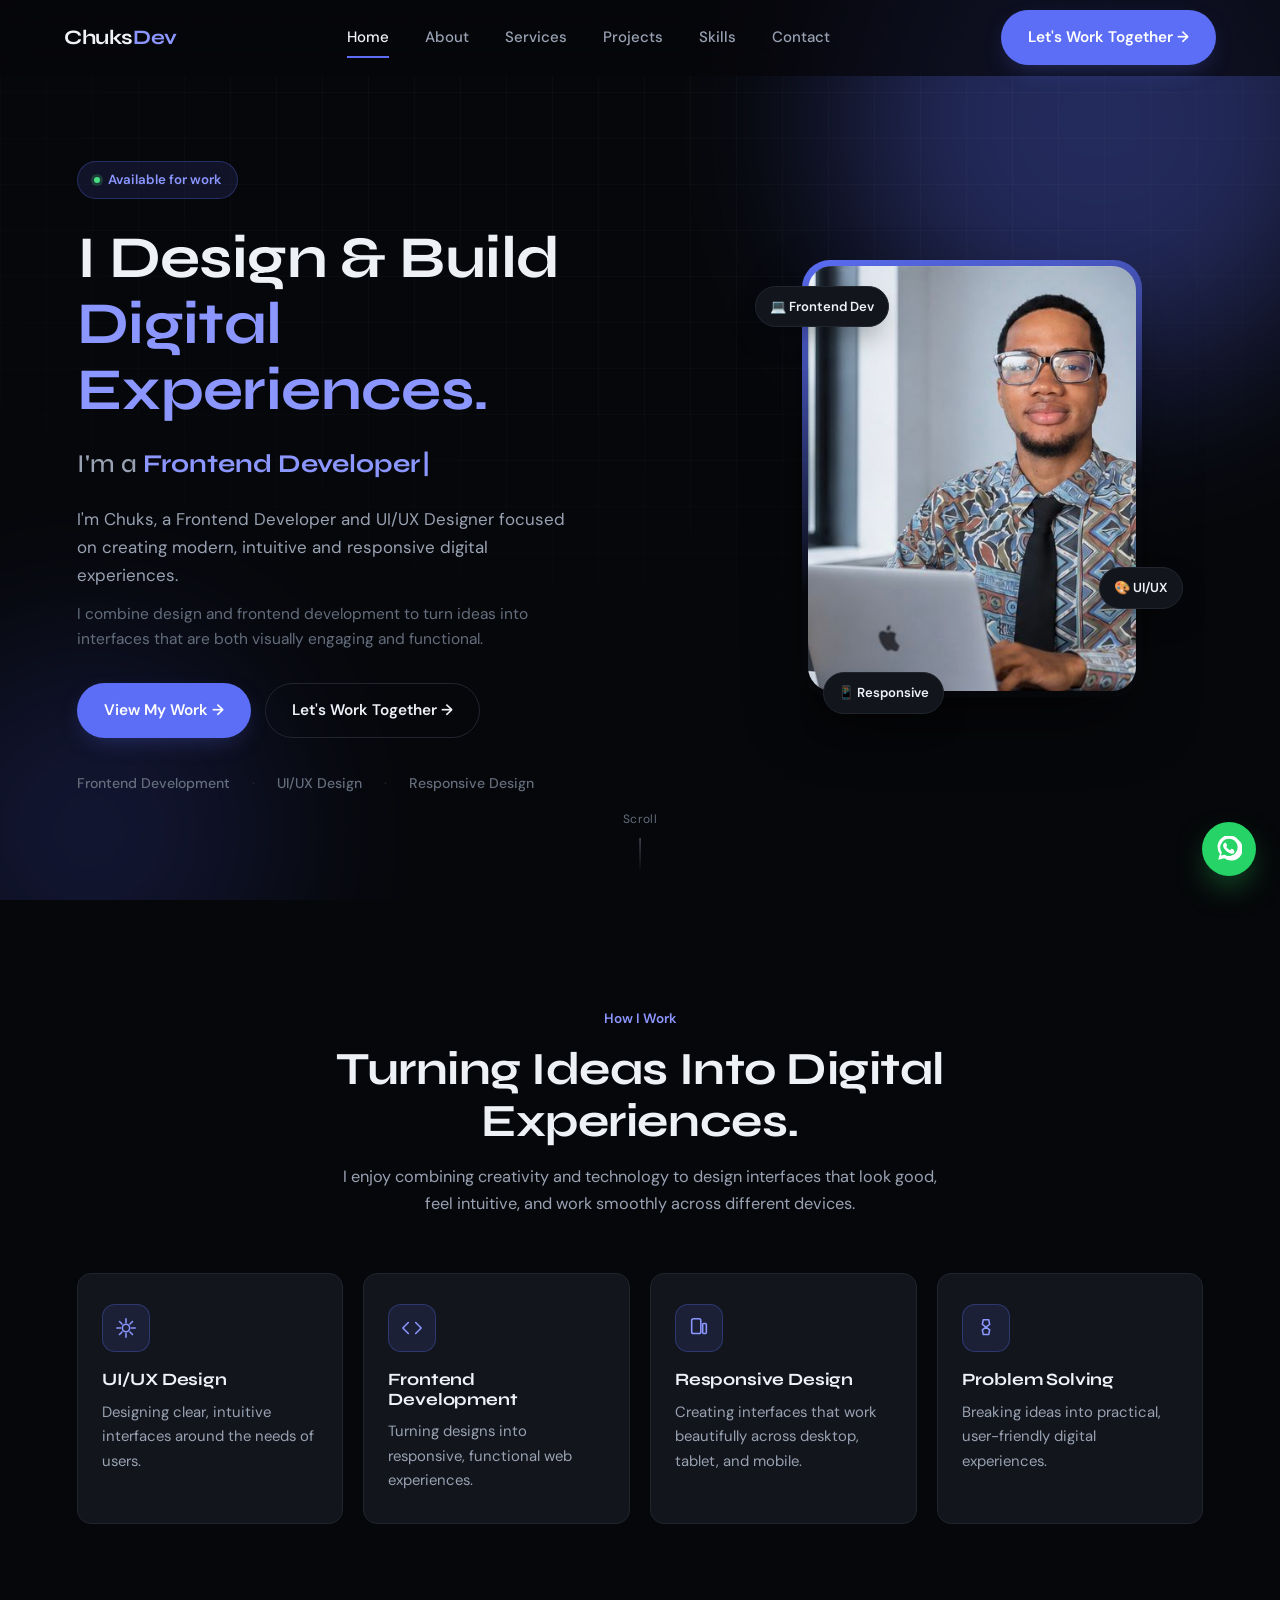
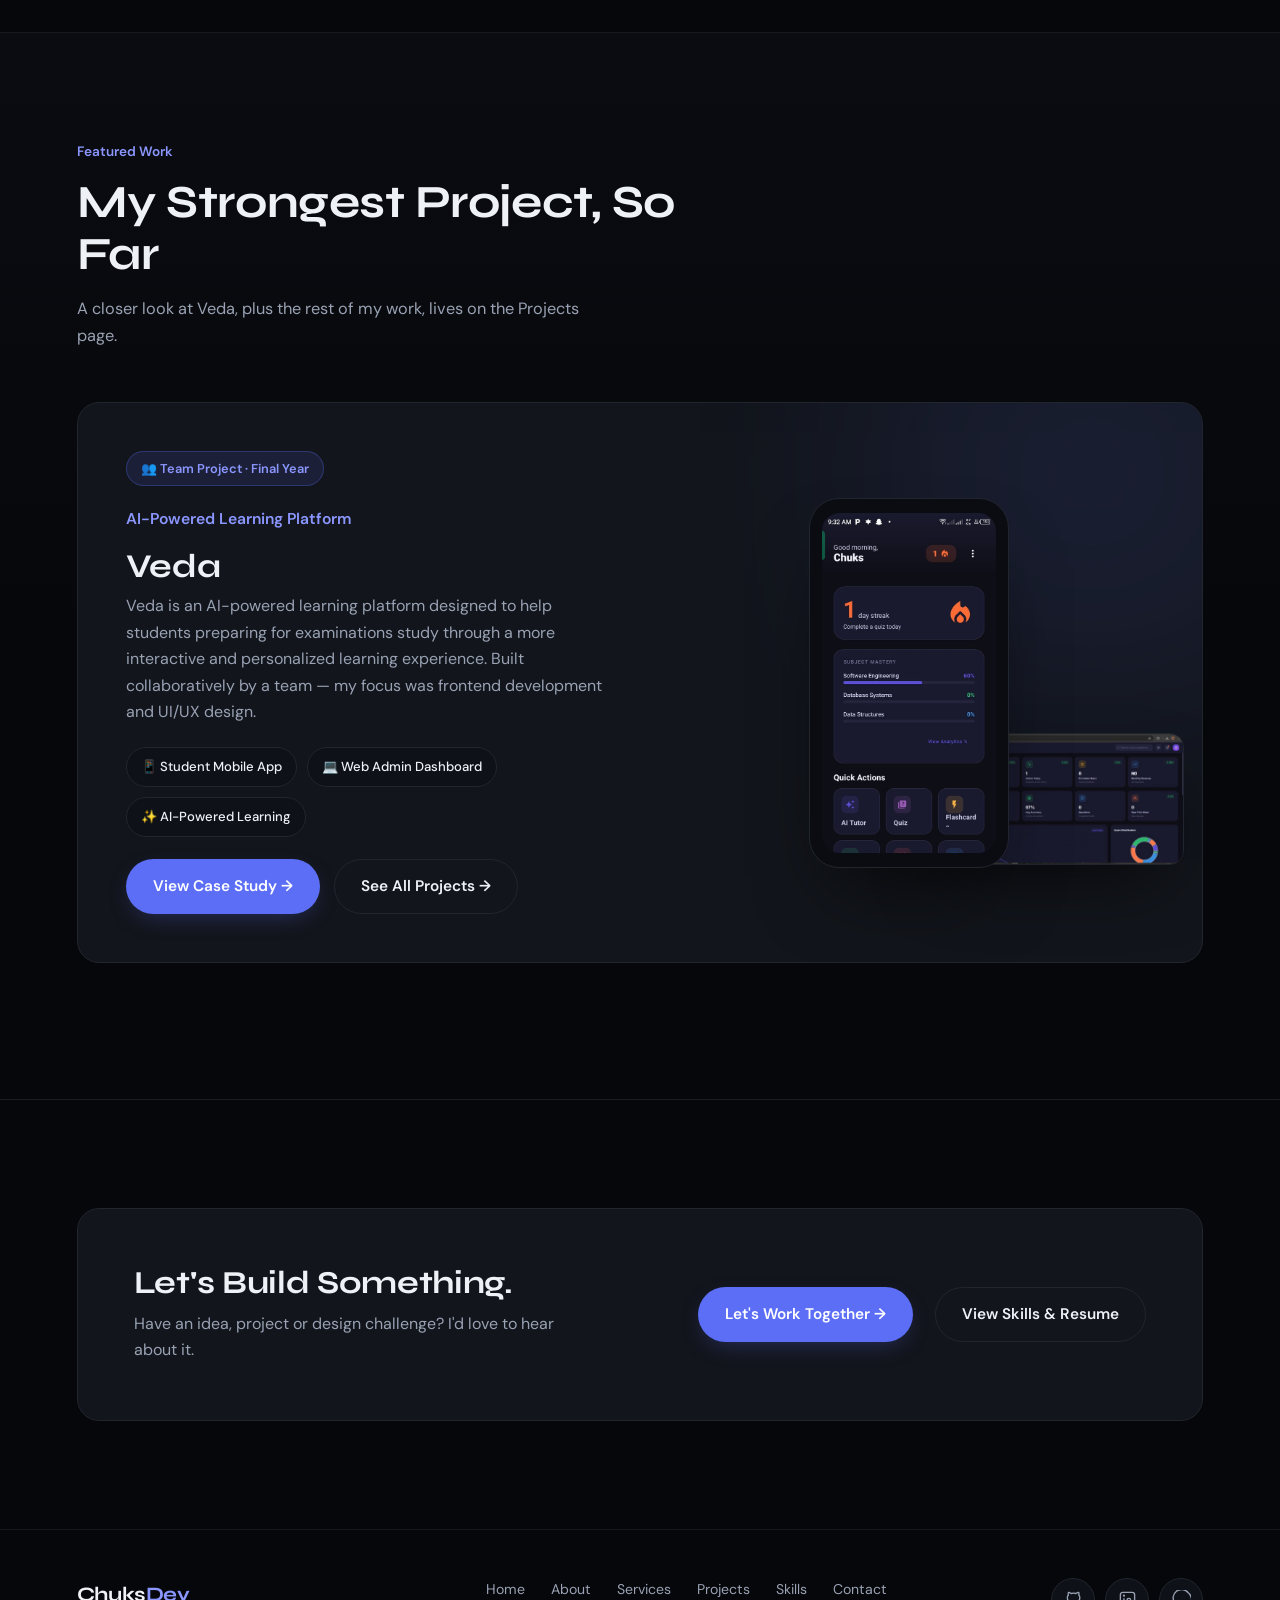
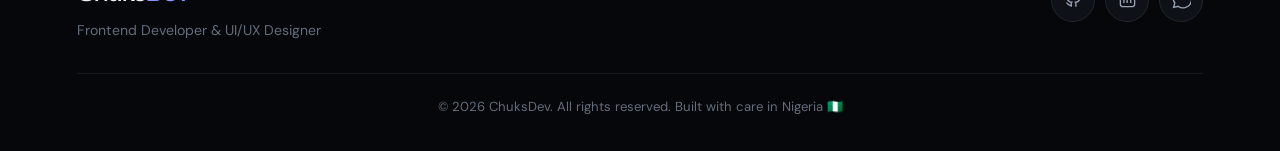
==== commit 73aecc34: "Add files via upload" ====
--- a/index.html
+++ b/index.html
@@ -1,42 +1,51 @@
 <!DOCTYPE html>
 <html lang="en">
 <head>
-  <meta charset="UTF-8">
-  <meta name="viewport" content="width=device-width, initial-scale=1.0">
-  <title>ChuksDev | Web Developer & Remote Professional</title>
-  <link rel="preconnect" href="https://fonts.googleapis.com">
-  <link rel="preconnect" href="https://fonts.gstatic.com" crossorigin>
-  <link href="https://fonts.googleapis.com/css2?family=Syne:wght@400;600;700;800&family=DM+Sans:ital,wght@0,300;0,400;0,500;1,300&display=swap" rel="stylesheet">
-  <link rel="stylesheet" href="style.css">
+<meta charset="UTF-8">
+<meta name="viewport" content="width=device-width, initial-scale=1.0">
+<title>Chuks | Frontend Developer &amp; UI/UX Designer</title>
+<meta name="description" content="Chuks is a Frontend Developer and UI/UX Designer who designs and builds intuitive digital experiences — from responsive websites to mobile app interfaces. Featured work includes Veda, an AI-powered learning platform.">
+<link rel="canonical" href="https://chukzy-design.github.io/chukss-portfolio/">
+<meta property="og:type" content="website">
+<meta property="og:title" content="Chuks | Frontend Developer &amp; UI/UX Designer">
+<meta property="og:description" content="I design and build intuitive digital experiences that turn ideas into functional products.">
+<meta property="og:image" content="images/profile.jpg">
+<meta property="og:url" content="https://chukzy-design.github.io/chukss-portfolio/">
+<link rel="preconnect" href="https://fonts.googleapis.com">
+<link rel="preconnect" href="https://fonts.gstatic.com" crossorigin>
+<link href="https://fonts.googleapis.com/css2?family=Syne:wght@400;600;700;800&family=DM+Sans:ital,wght@0,300;0,400;0,500;0,600;1,300&display=swap" rel="stylesheet">
+<link rel="stylesheet" href="style.css">
 </head>
 <body>
 
-<!-- SCROLL PROGRESS -->
 <div class="progress-bar" id="progressBar"></div>
 
 <!-- NAVBAR -->
 <header class="navbar" id="navbar">
-  <a href="#home" class="logo">Chuks<span>Dev</span></a>
+  <a href="index.html" class="logo">Chuks<span>Dev</span></a>
   <nav class="nav-links" id="navLinks">
-    <a href="#home">Home</a>
-    <a href="#services">Services</a>
-    <a href="#tools">Tools</a>
-    <a href="#projects">Work</a>
-    <a href="#contact">Contact</a>
+    <a href="index.html">Home</a>
+    <a href="about.html">About</a>
+    <a href="services.html">Services</a>
+    <a href="projects.html">Projects</a>
+    <a href="skills.html">Skills</a>
+    <a href="contact.html">Contact</a>
   </nav>
-  <button id="menuBtn" class="menu-btn" aria-label="Toggle menu">
+  <a href="contact.html" class="btn-primary nav-cta">Let's Work Together →</a>
+  <button id="menuBtn" class="menu-btn" aria-label="Toggle menu" aria-expanded="false">
     <span></span><span></span><span></span>
   </button>
 </header>
 
-<!-- MOBILE MENU OVERLAY -->
 <div class="mobile-overlay" id="mobileOverlay">
   <nav class="mobile-nav">
-    <a href="#home" class="mob-link">Home</a>
-    <a href="#services" class="mob-link">Services</a>
-    <a href="#tools" class="mob-link">Tools</a>
-    <a href="#projects" class="mob-link">Work</a>
-    <a href="#contact" class="mob-link">Contact</a>
+    <a href="index.html" class="mob-link">Home</a>
+    <a href="about.html" class="mob-link">About</a>
+    <a href="services.html" class="mob-link">Services</a>
+    <a href="projects.html" class="mob-link">Projects</a>
+    <a href="skills.html" class="mob-link">Skills</a>
+    <a href="contact.html" class="mob-link">Contact</a>
+    <a href="contact.html" class="btn-primary mob-cta">Let's Work Together →</a>
   </nav>
 </div>
 
@@ -49,310 +58,153 @@
   </div>
 
   <div class="hero-inner">
-    <!-- Left: Text -->
     <div class="hero-text reveal">
-      <div class="badge">Available for work ✦</div>
-      <h1>Hi, I'm <span class="name-highlight">Chuks</span></h1>
+      <div class="badge"><span class="dot"></span> Available for work</div>
+      <h1>I Design &amp; Build <span class="name-highlight">Digital Experiences.</span></h1>
       <div class="typing-line">
-        <span class="typing-label">I'm a </span>
-        <span id="typing"></span>
-      </div>
-      <p class="hero-sub">
-        Building modern websites & delivering reliable remote support so your business can grow without limits.
-      </p>
+        <span class="typing-label">I'm a&nbsp;</span><span id="typing"></span>
+      </div>
+      <p class="hero-sub">I'm Chuks, a Frontend Developer and UI/UX Designer focused on creating modern, intuitive and responsive digital experiences.</p>
+      <p class="hero-sub-2">I combine design and frontend development to turn ideas into interfaces that are both visually engaging and functional.</p>
       <div class="hero-ctas">
-        <button class="btn-primary" onclick="scrollToContact()">Hire Me →</button>
-        <a href="#projects" class="btn-ghost">See My Work</a>
-      </div>
-      <div class="hero-stats">
-        <div class="stat"><span class="stat-num">3+</span><span class="stat-label">Years Exp.</span></div>
-        <div class="stat-divider"></div>
-        <div class="stat"><span class="stat-num">20+</span><span class="stat-label">Projects</span></div>
-        <div class="stat-divider"></div>
-        <div class="stat"><span class="stat-num">100%</span><span class="stat-label">Remote Ready</span></div>
-      </div>
-    </div>
-
-    <!-- Right: Profile -->
+        <a href="projects.html" class="btn-primary">View My Work →</a>
+        <a href="contact.html" class="btn-ghost">Let's Work Together →</a>
+      </div>
+      <div class="skill-labels">
+        <span>Frontend Development</span><span class="sep">·</span>
+        <span>UI/UX Design</span><span class="sep">·</span>
+        <span>Responsive Design</span>
+      </div>
+    </div>
+
     <div class="hero-visual reveal delay-2">
       <div class="profile-card">
         <div class="profile-ring">
-          <img src="images/profile.jpg" alt="Chuks" class="profile-img">
-        </div>
-        <div class="floating-tag tag-1">💻 Web Dev</div>
-        <div class="floating-tag tag-2">🎯 VA</div>
-        <div class="floating-tag tag-3">🤝 Support</div>
-      </div>
-    </div>
-  </div>
-
-  <div class="scroll-hint">
-    <span>Scroll</span>
-    <div class="scroll-line"></div>
-  </div>
-</section>
-
-<!-- SERVICES -->
-<section id="services" class="section">
-  <div class="section-header reveal">
-    <p class="section-tag">What I Offer</p>
-    <h2>Services Built<br>Around Your Needs</h2>
-  </div>
-  <div class="services-grid">
-    <div class="service-card reveal delay-1">
-      <div class="service-icon">🌐</div>
-      <h3>Web Development</h3>
-      <p>Modern, responsive websites using HTML, CSS & JavaScript — built for performance and conversion.</p>
-      <div class="service-tag">Frontend</div>
-    </div>
-    <div class="service-card reveal delay-2">
-      <div class="service-icon">🗂️</div>
-      <h3>Virtual Assistant</h3>
-      <p>Reliable support including data entry, research, scheduling and admin tasks done right.</p>
-      <div class="service-tag">Remote</div>
-    </div>
-    <div class="service-card reveal delay-3">
-      <div class="service-icon">💬</div>
-      <h3>Customer Support</h3>
-      <p>Handling customer inquiries with fast, professional and empathetic responses that retain clients.</p>
-      <div class="service-tag">Support</div>
-    </div>
-    <div class="service-card reveal delay-4">
-      <div class="service-icon">⚙️</div>
-      <h3>Admin & Remote Work</h3>
-      <p>Helping businesses stay organized, productive and efficient no matter the time zone.</p>
-      <div class="service-tag">Operations</div>
-    </div>
-  </div>
-</section>
-
-<!-- TOOLS -->
-<section id="tools" class="section section-alt">
-  <div class="section-header reveal">
-    <p class="section-tag">My Stack</p>
-    <h2>Tools &<br>Technologies</h2>
-  </div>
-  <div class="tools-bento reveal">
-    <div class="bento-card bento-wide">
-      <div class="bento-icon">⌨️</div>
-      <h3>Development</h3>
-      <div class="pill-group">
-        <span class="pill">VS Code</span>
-        <span class="pill">GitHub</span>
-        <span class="pill">Tailwind CSS</span>
-        <span class="pill">Bootstrap</span>
-        <span class="pill">HTML & CSS</span>
-        <span class="pill">JavaScript</span>
-      </div>
-    </div>
-    <div class="bento-card">
-      <div class="bento-icon">📄</div>
-      <h3>Office</h3>
-      <div class="pill-group">
-        <span class="pill">Word</span>
-        <span class="pill">Excel</span>
-        <span class="pill">PowerPoint</span>
-        <span class="pill">Google Docs</span>
-        <span class="pill">Sheets</span>
-      </div>
-    </div>
-    <div class="bento-card">
-      <div class="bento-icon">📡</div>
-      <h3>Communication</h3>
-      <div class="pill-group">
-        <span class="pill">Gmail</span>
-        <span class="pill">Slack</span>
-        <span class="pill">Zoom</span>
-        <span class="pill">Teams</span>
-      </div>
-    </div>
-    <div class="bento-card">
-      <div class="bento-icon">📋</div>
-      <h3>Management</h3>
-      <div class="pill-group">
-        <span class="pill">Trello</span>
-        <span class="pill">Asana</span>
-        <span class="pill">Calendly</span>
-      </div>
-    </div>
-    <div class="bento-card">
-      <div class="bento-icon">🎧</div>
-      <h3>Support Tools</h3>
-      <div class="pill-group">
-        <span class="pill">Zendesk</span>
-        <span class="pill">Freshdesk</span>
-        <span class="pill">HubSpot</span>
-        <span class="pill">Intercom</span>
-      </div>
-    </div>
-    <div class="bento-card">
-      <div class="bento-icon">🎨</div>
-      <h3>Design & More</h3>
-      <div class="pill-group">
-        <span class="pill">Canva</span>
-        <span class="pill">Dropbox</span>
-        <span class="pill">Chrome DevTools</span>
-      </div>
-    </div>
-  </div>
-</section>
-
-<!-- PROJECTS -->
-<section id="projects" class="section">
-  <div class="section-header reveal">
-    <p class="section-tag">Portfolio</p>
-    <h2>My Work &<br>Experience</h2>
-  </div>
-
-  <div class="projects-filter reveal">
-    <button class="filter-btn active" data-filter="all">All</button>
-    <button class="filter-btn" data-filter="web">Web Dev</button>
-    <button class="filter-btn" data-filter="va">VA & Support</button>
-  </div>
-
-  <div class="projects-grid">
-    <div class="project-card reveal delay-1" data-cat="web">
-      <div class="project-img-wrap">
-        <img src="images/business.jpg" alt="Business Landing Page">
-        <div class="project-overlay"><span>View Project</span></div>
-      </div>
-      <div class="project-info">
-        <span class="project-tag">Web Dev</span>
-        <h3>Business Landing Page</h3>
-        <p>Modern responsive site focused on clean UI and high conversion.</p>
-      </div>
-    </div>
-
-    <div class="project-card reveal delay-2" data-cat="web">
-      <div class="project-img-wrap">
-        <img src="images/portfolio.jpg" alt="Portfolio Website">
-        <div class="project-overlay"><span>View Project</span></div>
-      </div>
-      <div class="project-info">
-        <span class="project-tag">Web Dev</span>
-        <h3>Portfolio Website</h3>
-        <p>Personal portfolio with smooth animations and contact integration.</p>
-      </div>
-    </div>
-
-    <div class="project-card reveal delay-3" data-cat="web">
-      <div class="project-img-wrap">
-        <img src="images/dashboardui.jpg" alt="Dashboard UI">
-        <div class="project-overlay"><span>View Project</span></div>
-      </div>
-      <div class="project-info">
-        <span class="project-tag">Web Dev</span>
-        <h3>Dashboard UI</h3>
-        <p>Clean task management dashboard with user-friendly layout.</p>
-      </div>
-    </div>
-
-    <div class="project-card reveal delay-1" data-cat="va">
-      <div class="project-img-wrap">
-        <img src="images/support.jpg" alt="Customer Support">
-        <div class="project-overlay"><span>View Project</span></div>
-      </div>
-      <div class="project-info">
-        <span class="project-tag">Support</span>
-        <h3>Customer Support</h3>
-        <p>Managed and resolved tickets using helpdesk tools efficiently.</p>
-      </div>
-    </div>
-
-    <div class="project-card reveal delay-2" data-cat="va">
-      <div class="project-img-wrap">
-        <img src="images/trello.jpg" alt="Task Management">
-        <div class="project-overlay"><span>View Project</span></div>
-      </div>
-      <div class="project-info">
-        <span class="project-tag">VA</span>
-        <h3>Task Management</h3>
-        <p>Organised tasks using Kanban boards to boost team productivity.</p>
-      </div>
-    </div>
-
-    <div class="project-card reveal delay-3" data-cat="va">
-      <div class="project-img-wrap">
-        <img src="images/dashboard.jpg" alt="Project Tracking">
-        <div class="project-overlay"><span>View Project</span></div>
-      </div>
-      <div class="project-info">
-        <span class="project-tag">VA</span>
-        <h3>Project Tracking</h3>
-        <p>Monitored timelines and milestones via structured dashboards.</p>
-      </div>
-    </div>
-
-    <div class="project-card reveal delay-1" data-cat="va">
-      <div class="project-img-wrap">
-        <img src="images/calendly.jpg" alt="Scheduling">
-        <div class="project-overlay"><span>View Project</span></div>
-      </div>
-      <div class="project-info">
-        <span class="project-tag">VA</span>
-        <h3>Client Scheduling</h3>
-        <p>Coordinated meetings and bookings with Calendly for clients.</p>
-      </div>
-    </div>
-
-    <div class="project-card reveal delay-2" data-cat="va">
-      <div class="project-img-wrap">
-        <img src="images/slack.jpg" alt="Slack Communication">
-        <div class="project-overlay"><span>View Project</span></div>
-      </div>
-      <div class="project-info">
-        <span class="project-tag">Support</span>
-        <h3>Team Communication</h3>
-        <p>Collaborated with distributed teams via Slack channels.</p>
-      </div>
-    </div>
-
-    <div class="project-card reveal delay-3" data-cat="va">
-      <div class="project-img-wrap">
-        <img src="images/email.jpg" alt="Email Support">
-        <div class="project-overlay"><span>View Project</span></div>
-      </div>
-      <div class="project-info">
-        <span class="project-tag">Support</span>
-        <h3>Email Support</h3>
-        <p>Handled email inquiries professionally, improving resolution speed.</p>
-      </div>
-    </div>
-  </div>
-</section>
-
-<!-- CONTACT -->
-<section id="contact" class="section section-alt">
-  <div class="section-header reveal">
-    <p class="section-tag">Let's Connect</p>
-    <h2>Ready to Work<br>Together?</h2>
-  </div>
-  <div class="contact-wrap reveal">
-    <div class="contact-card">
-      <div class="contact-icon">📧</div>
-      <h3>Email Me</h3>
-      <a href="mailto:mcstevensonchukwunenye@gmail.com" class="contact-link">mcstevensonchukwunenye@gmail.com</a>
-    </div>
-    <div class="contact-card">
-      <div class="contact-icon">💼</div>
-      <h3>LinkedIn</h3>
-      <a href="https://www.linkedin.com/in/chukwunenye-mcstevenson" target="_blank" class="contact-link">Connect on LinkedIn</a>
-    </div>
-    <div class="contact-card whatsapp-card">
-      <div class="contact-icon">💬</div>
-      <h3>WhatsApp</h3>
-      <a href="https://wa.me/2349138266165" target="_blank" class="contact-link">Chat on WhatsApp</a>
+          <img src="images/profile.jpg" alt="Portrait of Chuks" class="profile-img" width="340" height="425">
+        </div>
+        <div class="floating-tag tag-1">💻 Frontend Dev</div>
+        <div class="floating-tag tag-2">🎨 UI/UX</div>
+        <div class="floating-tag tag-3">📱 Responsive</div>
+      </div>
+    </div>
+  </div>
+
+  <div class="scroll-hint"><span>Scroll</span><div class="scroll-line"></div></div>
+</section>
+
+<!-- VALUE / INTRO -->
+<section class="section value-intro">
+  <div class="section-inner">
+    <div class="section-header center reveal">
+      <p class="section-tag">How I Work</p>
+      <h2>Turning Ideas Into Digital Experiences.</h2>
+      <p class="section-sub">I enjoy combining creativity and technology to design interfaces that look good, feel intuitive, and work smoothly across different devices.</p>
+    </div>
+    <div class="value-grid">
+      <div class="value-card reveal delay-1">
+        <div class="icon-wrap"><svg class="icon" viewBox="0 0 24 24"><path d="M12 2v4M12 18v4M4.9 4.9l2.8 2.8M16.3 16.3l2.8 2.8M2 12h4M18 12h4M4.9 19.1l2.8-2.8M16.3 7.7l2.8-2.8"/><circle cx="12" cy="12" r="4"/></svg></div>
+        <h3>UI/UX Design</h3>
+        <p>Designing clear, intuitive interfaces around the needs of users.</p>
+      </div>
+      <div class="value-card reveal delay-2">
+        <div class="icon-wrap"><svg class="icon" viewBox="0 0 24 24"><polyline points="8 6 2 12 8 18"/><polyline points="16 6 22 12 16 18"/></svg></div>
+        <h3>Frontend Development</h3>
+        <p>Turning designs into responsive, functional web experiences.</p>
+      </div>
+      <div class="value-card reveal delay-3">
+        <div class="icon-wrap"><svg class="icon" viewBox="0 0 24 24"><rect x="4" y="2" width="10" height="16" rx="2"/><rect x="16" y="7" width="4" height="11" rx="1"/></svg></div>
+        <h3>Responsive Design</h3>
+        <p>Creating interfaces that work beautifully across desktop, tablet, and mobile.</p>
+      </div>
+      <div class="value-card reveal delay-4">
+        <div class="icon-wrap"><svg class="icon" viewBox="0 0 24 24"><path d="M9 3h6l1 5-4 3 4 3-1 5H9l-1-5 4-3-4-3z"/></svg></div>
+        <h3>Problem Solving</h3>
+        <p>Breaking ideas into practical, user-friendly digital experiences.</p>
+      </div>
+    </div>
+  </div>
+</section>
+
+<!-- FEATURED PROJECT TEASER -->
+<section class="section section-alt">
+  <div class="section-inner">
+    <div class="section-header reveal">
+      <p class="section-tag">Featured Work</p>
+      <h2>My Strongest Project, So Far</h2>
+      <p class="section-sub">A closer look at Veda, plus the rest of my work, lives on the Projects page.</p>
+    </div>
+
+    <div class="project-featured reveal">
+      <div class="pf-text">
+        <div class="pf-tag">👥 Team Project · Final Year</div>
+        <p class="pf-kicker">AI-Powered Learning Platform</p>
+        <h3>Veda</h3>
+        <p class="pf-desc">Veda is an AI-powered learning platform designed to help students preparing for examinations study through a more interactive and personalized learning experience. Built collaboratively by a team — my focus was frontend development and UI/UX design.</p>
+        <div class="pf-chips">
+          <span class="pf-chip">📱 Student Mobile App</span>
+          <span class="pf-chip">💻 Web Admin Dashboard</span>
+          <span class="pf-chip">✨ AI-Powered Learning</span>
+        </div>
+        <div class="hero-ctas" style="margin-bottom:0;">
+          <a href="veda.html" class="btn-primary">View Case Study →</a>
+          <a href="projects.html" class="btn-ghost">See All Projects →</a>
+        </div>
+      </div>
+      <div class="veda-visual">
+        <div class="device-phone">
+          <div class="real-shot"><img src="images/veda-mobile-home.jpg" alt="Veda student app — home screen" loading="lazy"></div>
+        </div>
+        <div class="device-browser">
+          <div class="real-shot-wide"><img src="images/veda-admin-dashboard.jpg" alt="Veda admin dashboard — overview" loading="lazy"></div>
+        </div>
+      </div>
+    </div>
+  </div>
+</section>
+
+<!-- CLOSING CTA -->
+<section class="section">
+  <div class="section-inner">
+    <div class="resume-cta reveal">
+      <div class="resume-copy">
+        <h2>Let's Build Something.</h2>
+        <p>Have an idea, project or design challenge? I'd love to hear about it.</p>
+      </div>
+      <div class="resume-actions">
+        <a href="contact.html" class="btn-primary">Let's Work Together →</a>
+        <a href="skills.html" class="btn-ghost">View Skills &amp; Resume</a>
+      </div>
     </div>
   </div>
 </section>
 
 <!-- FOOTER -->
 <footer class="footer">
-  <p>© 2025 ChuksDev · Built with passion in Nigeria 🇳🇬</p>
+  <div class="footer-inner">
+    <div class="footer-brand">
+      <a href="index.html" class="logo">Chuks<span>Dev</span></a>
+      <p>Frontend Developer &amp; UI/UX Designer</p>
+    </div>
+    <nav class="footer-links">
+      <a href="index.html">Home</a>
+      <a href="about.html">About</a>
+      <a href="services.html">Services</a>
+      <a href="projects.html">Projects</a>
+      <a href="skills.html">Skills</a>
+      <a href="contact.html">Contact</a>
+    </nav>
+    <div class="footer-socials">
+      <a href="https://github.com/chukzy-design" target="_blank" rel="noopener" class="social-btn" aria-label="GitHub"><svg viewBox="0 0 24 24" fill="none" stroke-width="1.7"><path d="M9 19c-4.3 1.4-4.3-2.5-6-3m12 5v-3.5c0-1 .1-1.4-.5-2 2.8-.3 5.5-1.4 5.5-6a4.6 4.6 0 0 0-1.3-3.2 4.2 4.2 0 0 0-.1-3.2s-1.1-.3-3.5 1.3a12.3 12.3 0 0 0-6.2 0C6.7 2.8 5.6 3.1 5.6 3.1a4.2 4.2 0 0 0-.1 3.2A4.6 4.6 0 0 0 4.2 9.5c0 4.6 2.7 5.7 5.5 6-.6.6-.6 1.2-.5 2V21"/></svg></a>
+      <a href="https://www.linkedin.com/in/chukwunenye-mcstevenson" target="_blank" rel="noopener" class="social-btn" aria-label="LinkedIn"><svg viewBox="0 0 24 24" fill="none" stroke-width="1.7"><rect x="3" y="3" width="18" height="18" rx="3"/><line x1="7.5" y1="10.5" x2="7.5" y2="16.5"/><circle cx="7.5" cy="7.2" r="0.6" fill="currentColor"/><path d="M11.5 16.5v-3.7c0-1.4 1-2.3 2.3-2.3 1.3 0 2.2.9 2.2 2.3v3.7"/></svg></a>
+      <a href="https://wa.me/2349138266165" target="_blank" rel="noopener" class="social-btn" aria-label="WhatsApp"><svg viewBox="0 0 24 24" fill="none" stroke-width="1.7"><path d="M20.5 3.5A10 10 0 0 0 3.6 16.4L2 22l5.7-1.5A10 10 0 1 0 20.5 3.5z"/></svg></a>
+    </div>
+  </div>
+  <div class="footer-bottom">© 2026 ChuksDev. All rights reserved. Built with care in Nigeria 🇳🇬</div>
 </footer>
 
-<!-- WHATSAPP FLOAT -->
-<a href="https://wa.me/2349138266165" target="_blank" class="whatsapp-float" aria-label="WhatsApp">💬</a>
+<a href="https://wa.me/2349138266165" target="_blank" class="whatsapp-float" aria-label="Chat on WhatsApp" rel="noopener">
+  <svg viewBox="0 0 24 24"><path d="M20.5 3.5A10 10 0 0 0 3.6 16.4L2 22l5.7-1.5A10 10 0 1 0 20.5 3.5zm-8.5 15a8 8 0 0 1-4.1-1.1l-.3-.2-3 .8.8-2.9-.2-.3A8 8 0 1 1 12 18.5zm4.4-5.9c-.2-.1-1.4-.7-1.7-.8-.2-.1-.4-.1-.6.1s-.6.8-.8 1c-.1.1-.3.2-.5.1a6.6 6.6 0 0 1-1.9-1.2 7 7 0 0 1-1.3-1.6c-.1-.2 0-.4.1-.5s.3-.3.4-.5a.6.6 0 0 0 .1-.5c0-.2-.6-1.5-.9-2-.2-.5-.4-.4-.6-.4h-.5a1 1 0 0 0-.7.3 3 3 0 0 0-1 2.2c0 1.3 1 2.6 1.1 2.8.1.2 1.9 2.9 4.6 4 .6.3 1.1.4 1.5.6a3.6 3.6 0 0 0 1.6.1c.5-.1 1.4-.6 1.6-1.1s.2-1 .1-1.1-.2-.2-.4-.3z"/></svg>
+</a>
 
 <script src="script.js"></script>
 </body>
--- a/style.css
+++ b/style.css
@@ -1,6 +1,8 @@
-/* ===========================
-   ROOT & RESET
-   =========================== */
+/* =========================================================
+   CHUKSDEV PORTFOLIO — DESIGN SYSTEM
+   Frontend Developer & UI/UX Designer
+   ========================================================= */
+
 *, *::before, *::after {
   margin: 0;
   padding: 0;
@@ -8,26 +10,50 @@
 }
 
 :root {
-  --bg: #04060f;
-  --bg-alt: #080d1a;
-  --surface: #0d1627;
-  --surface-2: #111d35;
-  --blue: #3b82f6;
-  --blue-light: #60a5fa;
-  --blue-glow: rgba(59, 130, 246, 0.18);
-  --text: #e2e8f0;
-  --muted: #94a3b8;
-  --border: rgba(59, 130, 246, 0.12);
+  /* Color tokens */
+  --bg: #06070a;
+  --bg-alt: #0a0c11;
+  --surface: #0e1117;
+  --surface-2: #12151c;
+  --card: #12151b;
+  --card-hover: #161a22;
+  --border: #21252e;
+  --border-light: rgba(255, 255, 255, 0.07);
+  --text: #eef1f6;
+  --text-muted: #99a2b3;
+  --text-faint: #636d7c;
+  --accent: #5b6ef5;
+  --accent-light: #8b96ff;
+  --accent-dim: rgba(91, 110, 245, 0.13);
+  --accent-border: rgba(91, 110, 245, 0.3);
+  --accent-glow: rgba(91, 110, 245, 0.35);
+
+  /* Type */
   --font-display: 'Syne', sans-serif;
   --font-body: 'DM Sans', sans-serif;
-  --radius: 16px;
-  --radius-sm: 10px;
-  --nav-h: 72px;
+
+  /* Layout */
+  --radius-lg: 22px;
+  --radius-md: 14px;
+  --radius-sm: 9px;
+  --nav-h: 76px;
+  --maxw: 1180px;
+  --pad: 6%;
 }
 
 html {
   scroll-behavior: smooth;
   font-size: 16px;
+}
+
+@media (prefers-reduced-motion: reduce) {
+  html { scroll-behavior: auto; }
+  *, *::before, *::after {
+    animation-duration: 0.001ms !important;
+    animation-iteration-count: 1 !important;
+    transition-duration: 0.001ms !important;
+    scroll-behavior: auto !important;
+  }
 }
 
 body {
@@ -35,981 +61,1518 @@
   color: var(--text);
   font-family: var(--font-body);
   font-weight: 400;
-  line-height: 1.6;
+  line-height: 1.65;
   overflow-x: hidden;
 }
 
-section {
-  scroll-margin-top: var(--nav-h);
-}
-
-img {
-  display: block;
-  max-width: 100%;
-}
-
-/* ===========================
-   PROGRESS BAR
-   =========================== */
-.progress-bar {
-  position: fixed;
-  top: 0;
-  left: 0;
-  height: 3px;
-  width: 0%;
-  background: linear-gradient(90deg, var(--blue), var(--blue-light));
-  z-index: 9999;
-  transition: width 0.1s linear;
-}
-
-/* ===========================
+a { color: inherit; text-decoration: none; }
+img { display: block; max-width: 100%; }
+button { font-family: inherit; cursor: pointer; }
+ul { list-style: none; }
+
+section { scroll-margin-top: var(--nav-h); }
+
+::selection { background: var(--accent); color: #fff; }
+
+:focus-visible {
+  outline: 2px solid var(--accent-light);
+  outline-offset: 3px;
+  border-radius: 4px;
+}
+
+/* Background grain / gradient wash used behind several sections */
+.bg-glow {
+  position: absolute;
+  inset: 0;
+  pointer-events: none;
+  z-index: 0;
+}
+
+/* =========================================================
+   TYPOGRAPHY
+   ========================================================= */
+h1, h2, h3, h4 {
+  font-family: var(--font-display);
+  font-weight: 700;
+  letter-spacing: -0.01em;
+  line-height: 1.12;
+  color: var(--text);
+}
+
+.section-tag {
+  font-family: var(--font-body);
+  font-weight: 600;
+  font-size: 0.85rem;
+  color: var(--accent-light);
+  margin-bottom: 14px;
+}
+
+.section-header h2 {
+  font-size: clamp(1.9rem, 3.6vw, 2.9rem);
+  max-width: 640px;
+}
+
+.section-header p.section-sub {
+  margin-top: 16px;
+  max-width: 520px;
+  color: var(--text-muted);
+  font-size: 1.02rem;
+}
+
+.section-header {
+  margin-bottom: 52px;
+}
+
+.section-header.center {
+  text-align: center;
+  margin-left: auto;
+  margin-right: auto;
+}
+.section-header.center h2,
+.section-header.center p.section-sub {
+  max-width: 620px;
+  margin-left: auto;
+  margin-right: auto;
+}
+
+/* =========================================================
+   LAYOUT HELPERS
+   ========================================================= */
+.section {
+  position: relative;
+  padding: 108px var(--pad);
+}
+
+.section-inner {
+  max-width: var(--maxw);
+  margin: 0 auto;
+}
+
+.section-alt {
+  background: linear-gradient(180deg, var(--bg-alt), var(--bg) 60%);
+  border-top: 1px solid var(--border-light);
+  border-bottom: 1px solid var(--border-light);
+}
+
+/* =========================================================
+   BUTTONS
+   ========================================================= */
+.btn-primary, .btn-ghost, .btn-outline {
+  display: inline-flex;
+  align-items: center;
+  gap: 8px;
+  font-family: var(--font-body);
+  font-weight: 600;
+  font-size: 0.96rem;
+  padding: 14px 26px;
+  border-radius: 999px;
+  border: 1px solid transparent;
+  transition: transform 0.25s ease, box-shadow 0.25s ease, background 0.25s ease, border-color 0.25s ease;
+  white-space: nowrap;
+}
+
+.btn-primary {
+  background: var(--accent);
+  color: #fff;
+  box-shadow: 0 8px 24px -8px var(--accent-glow);
+}
+.btn-primary:hover { transform: translateY(-2px); box-shadow: 0 14px 30px -8px var(--accent-glow); }
+.btn-primary:active { transform: translateY(0); }
+
+.btn-ghost {
+  background: transparent;
+  color: var(--text);
+  border-color: var(--border);
+}
+.btn-ghost:hover { border-color: var(--accent-border); background: var(--accent-dim); }
+
+.btn-outline {
+  background: var(--surface-2);
+  color: var(--text);
+  border-color: var(--border);
+  font-size: 0.88rem;
+  padding: 11px 20px;
+}
+.btn-outline:hover { border-color: var(--accent-border); }
+
+/* =========================================================
    NAVBAR
-   =========================== */
+   ========================================================= */
 .navbar {
   position: fixed;
-  top: 0;
-  left: 0;
-  right: 0;
+  top: 0; left: 0; right: 0;
   z-index: 900;
   height: var(--nav-h);
   display: flex;
   align-items: center;
   justify-content: space-between;
   padding: 0 5%;
-  background: rgba(4, 6, 15, 0.75);
-  backdrop-filter: blur(16px);
+  background: rgba(6, 7, 10, 0.7);
+  backdrop-filter: blur(18px);
+  -webkit-backdrop-filter: blur(18px);
   border-bottom: 1px solid transparent;
-  transition: border-color 0.3s, background 0.3s;
-}
-
+  transition: border-color 0.3s ease, background 0.3s ease;
+}
 .navbar.scrolled {
-  border-color: var(--border);
-  background: rgba(4, 6, 15, 0.92);
+  background: rgba(6, 7, 10, 0.88);
+  border-bottom-color: var(--border-light);
 }
 
 .logo {
   font-family: var(--font-display);
-  font-size: 22px;
-  font-weight: 800;
-  color: var(--text);
-  text-decoration: none;
-  letter-spacing: -0.5px;
-}
-
-.logo span { color: var(--blue); }
+  font-weight: 700;
+  font-size: 1.28rem;
+  letter-spacing: -0.02em;
+}
+.logo span { color: var(--accent-light); }
 
 .nav-links {
   display: flex;
+  align-items: center;
   gap: 36px;
-  list-style: none;
-}
-
+}
 .nav-links a {
-  font-family: var(--font-body);
-  font-size: 14px;
+  font-size: 0.94rem;
   font-weight: 500;
-  text-decoration: none;
-  color: var(--muted);
-  letter-spacing: 0.3px;
-  transition: color 0.25s;
+  color: var(--text-muted);
   position: relative;
-}
-
+  padding: 6px 0;
+  transition: color 0.2s ease;
+}
 .nav-links a::after {
-  content: '';
+  content: "";
   position: absolute;
-  bottom: -4px;
-  left: 0;
+  left: 0; bottom: -2px;
   width: 0;
   height: 2px;
-  background: var(--blue);
-  border-radius: 2px;
-  transition: width 0.25s;
-}
-
-.nav-links a:hover,
-.nav-links a.active {
-  color: var(--text);
-}
-
-.nav-links a:hover::after,
-.nav-links a.active::after {
-  width: 100%;
-}
-
-/* Hamburger */
+  background: var(--accent);
+  transition: width 0.25s ease;
+}
+.nav-links a:hover { color: var(--text); }
+.nav-links a.active { color: var(--text); }
+.nav-links a.active::after { width: 100%; }
+
+.nav-cta { display: block; }
+
 .menu-btn {
   display: none;
   flex-direction: column;
+  justify-content: center;
   gap: 5px;
-  background: none;
+  width: 40px;
+  height: 40px;
+  background: transparent;
   border: none;
-  cursor: pointer;
-  padding: 6px;
-  z-index: 1001;
-}
-
+  z-index: 950;
+}
 .menu-btn span {
   display: block;
   width: 24px;
   height: 2px;
   background: var(--text);
-  border-radius: 2px;
-  transition: transform 0.3s, opacity 0.3s;
-}
-
+  transition: transform 0.3s ease, opacity 0.3s ease;
+}
 .menu-btn.open span:nth-child(1) { transform: translateY(7px) rotate(45deg); }
 .menu-btn.open span:nth-child(2) { opacity: 0; }
 .menu-btn.open span:nth-child(3) { transform: translateY(-7px) rotate(-45deg); }
 
-/* Mobile Overlay */
 .mobile-overlay {
   position: fixed;
   inset: 0;
-  z-index: 800;
-  background: rgba(4, 6, 15, 0.97);
+  background: rgba(6, 7, 10, 0.98);
+  z-index: 890;
   display: flex;
   align-items: center;
   justify-content: center;
-  transform: translateX(100%);
-  transition: transform 0.4s cubic-bezier(0.77, 0, 0.18, 1);
-}
-
-.mobile-overlay.open {
-  transform: translateX(0);
-}
-
+  opacity: 0;
+  visibility: hidden;
+  transition: opacity 0.3s ease, visibility 0.3s ease;
+}
+.mobile-overlay.open { opacity: 1; visibility: visible; }
 .mobile-nav {
   display: flex;
   flex-direction: column;
   align-items: center;
-  gap: 32px;
-}
-
+  gap: 26px;
+}
 .mob-link {
   font-family: var(--font-display);
-  font-size: 32px;
+  font-size: 1.7rem;
   font-weight: 700;
   color: var(--text);
-  text-decoration: none;
-  transition: color 0.2s;
-}
-
-.mob-link:hover { color: var(--blue); }
-
-/* ===========================
+}
+.mob-link.active { color: var(--accent-light); }
+
+/* Generic sub-page header (About / Services / Projects / Skills / Contact) */
+.page-hero-tag {
+  display: inline-flex;
+  align-items: center;
+  gap: 8px;
+  font-size: 0.8rem;
+  font-weight: 600;
+  color: var(--accent-light);
+  background: var(--accent-dim);
+  border: 1px solid var(--accent-border);
+  padding: 6px 14px;
+  border-radius: 999px;
+  margin-bottom: 20px;
+}
+.mob-cta { margin-top: 12px; }
+
+/* =========================================================
    HERO
-   =========================== */
+   ========================================================= */
 .hero {
-  min-height: 100vh;
   position: relative;
-  display: flex;
-  flex-direction: column;
-  align-items: center;
-  justify-content: center;
-  padding: calc(var(--nav-h) + 40px) 5% 80px;
+  min-height: 100svh;
+  display: flex;
+  align-items: center;
+  padding: calc(var(--nav-h) + 40px) var(--pad) 60px;
   overflow: hidden;
 }
 
-/* Animated background */
-.hero-bg {
-  position: absolute;
-  inset: 0;
-  pointer-events: none;
-  z-index: 0;
-}
-
+.hero-bg { position: absolute; inset: 0; z-index: 0; }
 .blob {
   position: absolute;
   border-radius: 50%;
-  filter: blur(100px);
+  filter: blur(90px);
   opacity: 0.35;
-  animation: blobMove 12s ease-in-out infinite alternate;
-}
-
+}
 .blob-1 {
-  width: 500px;
-  height: 500px;
-  background: radial-gradient(circle, #1d4ed8, transparent 70%);
-  top: -100px;
-  right: -100px;
-}
-
+  width: 520px; height: 520px;
+  background: var(--accent);
+  top: -140px; right: -80px;
+}
 .blob-2 {
-  width: 400px;
-  height: 400px;
-  background: radial-gradient(circle, #0e3177, transparent 70%);
-  bottom: -80px;
-  left: -80px;
-  animation-delay: -6s;
-}
-
-@keyframes blobMove {
-  0%   { transform: translate(0, 0) scale(1); }
-  100% { transform: translate(30px, -20px) scale(1.1); }
-}
-
+  width: 380px; height: 380px;
+  background: #2f3a8f;
+  bottom: -120px; left: -100px;
+  opacity: 0.3;
+}
 .grid-overlay {
   position: absolute;
   inset: 0;
   background-image:
-    linear-gradient(var(--border) 1px, transparent 1px),
-    linear-gradient(90deg, var(--border) 1px, transparent 1px);
-  background-size: 60px 60px;
-  mask-image: radial-gradient(ellipse 80% 80% at 50% 50%, black 30%, transparent 100%);
-}
-
-/* Hero layout */
+    linear-gradient(rgba(255,255,255,0.025) 1px, transparent 1px),
+    linear-gradient(90deg, rgba(255,255,255,0.025) 1px, transparent 1px);
+  background-size: 46px 46px;
+  mask-image: radial-gradient(ellipse 80% 60% at 50% 20%, #000 40%, transparent 100%);
+}
+
 .hero-inner {
   position: relative;
   z-index: 1;
-  display: flex;
-  align-items: center;
-  justify-content: space-between;
-  gap: 60px;
+  max-width: var(--maxw);
+  margin: 0 auto;
+  display: grid;
+  grid-template-columns: 1.15fr 0.85fr;
+  gap: 40px;
+  align-items: center;
   width: 100%;
-  max-width: 1100px;
-}
-
-.hero-text {
-  flex: 1;
-  max-width: 560px;
 }
 
 .badge {
   display: inline-flex;
   align-items: center;
-  gap: 6px;
-  padding: 6px 14px;
-  border-radius: 50px;
-  border: 1px solid var(--border);
-  background: var(--blue-glow);
-  font-size: 12px;
-  font-weight: 500;
-  color: var(--blue-light);
-  margin-bottom: 24px;
-  letter-spacing: 0.5px;
+  gap: 8px;
+  font-size: 0.83rem;
+  font-weight: 600;
+  color: var(--accent-light);
+  background: var(--accent-dim);
+  border: 1px solid var(--accent-border);
+  padding: 7px 16px;
+  border-radius: 999px;
+  margin-bottom: 26px;
+}
+.badge .dot {
+  width: 6px; height: 6px;
+  border-radius: 50%;
+  background: #4ade80;
+  box-shadow: 0 0 0 3px rgba(74, 222, 128, 0.2);
 }
 
 .hero-text h1 {
-  font-family: var(--font-display);
-  font-size: clamp(38px, 6vw, 64px);
-  font-weight: 800;
-  line-height: 1.1;
-  letter-spacing: -1.5px;
-  margin-bottom: 16px;
-}
-
-.name-highlight {
-  color: var(--blue);
-  position: relative;
-}
+  font-size: clamp(2.4rem, 5vw, 3.7rem);
+  margin-bottom: 20px;
+}
+.name-highlight { color: var(--accent-light); }
 
 .typing-line {
   font-family: var(--font-display);
-  font-size: clamp(18px, 3vw, 26px);
+  font-size: clamp(1.2rem, 2.2vw, 1.6rem);
+  font-weight: 700;
+  margin-bottom: 20px;
+  min-height: 1.4em;
+}
+.typing-label { color: var(--text-muted); font-weight: 500; }
+#typing { color: var(--accent-light); }
+#typing::after {
+  content: "|";
+  animation: blink 1s step-end infinite;
+  margin-left: 2px;
+  color: var(--accent-light);
+}
+@keyframes blink { 50% { opacity: 0; } }
+
+.hero-sub {
+  color: var(--text-muted);
+  font-size: 1.06rem;
+  max-width: 500px;
+  margin-bottom: 12px;
+}
+.hero-sub-2 {
+  color: var(--text-faint);
+  font-size: 0.97rem;
+  max-width: 500px;
+  margin-bottom: 30px;
+}
+
+.hero-ctas {
+  display: flex;
+  flex-wrap: wrap;
+  gap: 14px;
+  margin-bottom: 34px;
+}
+
+.skill-labels {
+  display: flex;
+  flex-wrap: wrap;
+  gap: 10px 22px;
+  font-size: 0.88rem;
+  color: var(--text-faint);
+  font-weight: 500;
+}
+.skill-labels span.sep { color: var(--border); }
+
+/* Hero visual */
+.hero-visual { display: flex; justify-content: center; position: relative; }
+.profile-card { position: relative; width: min(340px, 80vw); }
+.profile-ring {
+  border-radius: 28px;
+  padding: 6px;
+  background: linear-gradient(160deg, var(--accent), transparent 60%);
+  box-shadow: 0 30px 70px -20px rgba(0,0,0,0.6);
+}
+.profile-img {
+  border-radius: 24px;
+  width: 100%;
+  aspect-ratio: 4/5;
+  object-fit: cover;
+  filter: saturate(0.96) contrast(1.03);
+}
+.floating-tag {
+  position: absolute;
+  background: var(--surface-2);
+  border: 1px solid var(--border);
+  padding: 9px 14px;
+  border-radius: 999px;
+  font-size: 0.82rem;
   font-weight: 600;
-  color: var(--muted);
+  box-shadow: 0 12px 30px -10px rgba(0,0,0,0.5);
+  animation: float 5s ease-in-out infinite;
+}
+.tag-1 { top: 6%; left: -14%; animation-delay: 0s; }
+.tag-2 { bottom: 20%; right: -12%; animation-delay: 1.2s; }
+.tag-3 { bottom: -4%; left: 6%; animation-delay: 2.4s; }
+@keyframes float {
+  0%, 100% { transform: translateY(0); }
+  50% { transform: translateY(-9px); }
+}
+@media (prefers-reduced-motion: reduce) {
+  .floating-tag { animation: none; }
+}
+
+.scroll-hint {
+  position: absolute;
+  bottom: 28px;
+  left: 50%;
+  transform: translateX(-50%);
+  display: flex;
+  flex-direction: column;
+  align-items: center;
+  gap: 8px;
+  font-size: 0.75rem;
+  color: var(--text-faint);
+  letter-spacing: 0.04em;
+  z-index: 1;
+}
+.scroll-line {
+  width: 1px;
+  height: 34px;
+  background: linear-gradient(var(--text-faint), transparent);
+}
+
+/* =========================================================
+   REVEAL ANIMATION
+   ========================================================= */
+.reveal {
+  opacity: 0;
+  transform: translateY(22px);
+  transition: opacity 0.7s ease, transform 0.7s ease;
+}
+.reveal.visible { opacity: 1; transform: translateY(0); }
+.delay-1.visible { transition-delay: 0.08s; }
+.delay-2.visible { transition-delay: 0.16s; }
+.delay-3.visible { transition-delay: 0.24s; }
+.delay-4.visible { transition-delay: 0.32s; }
+
+/* =========================================================
+   ICONS (inline SVG helper sizing)
+   ========================================================= */
+.icon {
+  width: 22px;
+  height: 22px;
+  stroke: var(--accent-light);
+  fill: none;
+  stroke-width: 1.7;
+  stroke-linecap: round;
+  stroke-linejoin: round;
+}
+.icon-wrap {
+  width: 48px;
+  height: 48px;
+  border-radius: 13px;
+  background: var(--accent-dim);
+  border: 1px solid var(--accent-border);
+  display: flex;
+  align-items: center;
+  justify-content: center;
+  margin-bottom: 18px;
+}
+
+/* =========================================================
+   VALUE / INTRO CARDS
+   ========================================================= */
+.value-intro { text-align: center; }
+.value-intro .section-header { margin-bottom: 56px; }
+
+.value-grid {
+  display: grid;
+  grid-template-columns: repeat(4, 1fr);
+  gap: 20px;
+}
+.value-card {
+  background: var(--card);
+  border: 1px solid var(--border);
+  border-radius: var(--radius-md);
+  padding: 30px 24px;
+  text-align: left;
+  transition: transform 0.3s ease, border-color 0.3s ease, background 0.3s ease;
+}
+.value-card:hover {
+  transform: translateY(-5px);
+  border-color: var(--accent-border);
+  background: var(--card-hover);
+}
+.value-card h3 {
+  font-size: 1.08rem;
+  margin-bottom: 10px;
+}
+.value-card p {
+  color: var(--text-muted);
+  font-size: 0.93rem;
+}
+
+/* =========================================================
+   ABOUT
+   ========================================================= */
+.about-grid {
+  display: grid;
+  grid-template-columns: 1fr 1fr;
+  gap: 64px;
+  align-items: start;
+}
+.about-copy p {
+  color: var(--text-muted);
+  margin-bottom: 18px;
+  font-size: 1.02rem;
+  max-width: 540px;
+}
+.about-copy strong { color: var(--text); font-weight: 600; }
+
+.care-list h4 {
+  font-family: var(--font-body);
+  font-weight: 600;
+  font-size: 0.95rem;
+  color: var(--text);
+  margin-bottom: 18px;
+}
+.care-items {
+  display: grid;
+  grid-template-columns: 1fr 1fr;
+  gap: 14px 18px;
+}
+.care-items li {
+  display: flex;
+  align-items: center;
+  gap: 10px;
+  font-size: 0.93rem;
+  color: var(--text-muted);
+  padding: 12px 14px;
+  background: var(--surface-2);
+  border: 1px solid var(--border);
+  border-radius: var(--radius-sm);
+}
+.care-items li .check {
+  width: 16px; height: 16px;
+  flex-shrink: 0;
+  color: var(--accent-light);
+}
+
+.about-note {
+  margin-top: 24px;
+  font-size: 0.9rem;
+  color: var(--text-faint);
+  border-left: 2px solid var(--accent-border);
+  padding-left: 14px;
+}
+
+/* =========================================================
+   FEATURED PROJECTS
+   ========================================================= */
+.project-featured {
+  background: linear-gradient(155deg, var(--surface-2), var(--card) 60%);
+  border: 1px solid var(--border);
+  border-radius: var(--radius-lg);
+  padding: 48px;
+  display: grid;
+  grid-template-columns: 1fr 1fr;
+  gap: 48px;
+  align-items: center;
+  margin-bottom: 28px;
+  position: relative;
+  overflow: hidden;
+}
+.project-featured::before {
+  content: "";
+  position: absolute;
+  width: 420px; height: 420px;
+  background: var(--accent);
+  opacity: 0.1;
+  filter: blur(110px);
+  top: -140px; right: -100px;
+  pointer-events: none;
+}
+
+.pf-tag {
+  display: inline-flex;
+  align-items: center;
+  gap: 8px;
+  font-size: 0.8rem;
+  font-weight: 600;
+  color: var(--accent-light);
+  background: var(--accent-dim);
+  border: 1px solid var(--accent-border);
+  padding: 6px 14px;
+  border-radius: 999px;
   margin-bottom: 20px;
-  min-height: 36px;
-}
-
-#typing {
-  color: var(--blue-light);
-}
-
-#typing::after {
-  content: '|';
-  margin-left: 2px;
-  animation: blink 1s step-end infinite;
-}
-
-@keyframes blink {
-  0%, 100% { opacity: 1; }
-  50% { opacity: 0; }
-}
-
-.hero-sub {
-  font-size: 16px;
-  color: var(--muted);
-  line-height: 1.8;
-  margin-bottom: 36px;
-  max-width: 460px;
-}
-
-.hero-ctas {
-  display: flex;
-  gap: 14px;
+}
+
+.project-featured h3 {
+  font-size: clamp(1.5rem, 2.6vw, 2.1rem);
+  margin-bottom: 8px;
+}
+.pf-kicker {
+  color: var(--accent-light);
+  font-weight: 600;
+  font-size: 0.98rem;
+  margin-bottom: 16px;
+}
+.project-featured p.pf-desc {
+  color: var(--text-muted);
+  margin-bottom: 22px;
+  max-width: 480px;
+}
+
+.pf-chips {
+  display: flex;
   flex-wrap: wrap;
-  margin-bottom: 48px;
-}
-
-.btn-primary {
-  padding: 14px 28px;
-  background: var(--blue);
-  color: white;
-  border: none;
-  border-radius: 50px;
-  font-family: var(--font-body);
-  font-size: 15px;
+  gap: 10px;
+  margin-bottom: 22px;
+}
+.pf-chip {
+  font-size: 0.82rem;
+  font-weight: 500;
+  color: var(--text);
+  background: var(--surface);
+  border: 1px solid var(--border);
+  padding: 8px 14px;
+  border-radius: 999px;
+}
+
+.pf-role {
+  font-size: 0.86rem;
+  color: var(--text-faint);
+  margin-bottom: 26px;
+}
+.pf-role strong { color: var(--text-muted); font-weight: 600; }
+
+/* Veda mockup visual */
+.veda-visual {
+  position: relative;
+  display: flex;
+  justify-content: center;
+  align-items: center;
+  min-height: 380px;
+}
+.device-phone {
+  width: 200px;
+  background: #0a0c12;
+  border: 1px solid var(--border);
+  border-radius: 30px;
+  padding: 14px 12px;
+  box-shadow: 0 40px 80px -30px rgba(0,0,0,0.7);
+  position: relative;
+  z-index: 2;
+}
+.device-phone .dscreen {
+  background: var(--surface);
+  border-radius: 18px;
+  padding: 14px 12px;
+  height: 340px;
+  display: flex;
+  flex-direction: column;
+  gap: 10px;
+}
+.dscreen .d-top {
+  display: flex;
+  justify-content: space-between;
+  align-items: center;
+  font-size: 0.62rem;
+  color: var(--text-faint);
+  margin-bottom: 2px;
+}
+.dscreen .d-title {
+  font-family: var(--font-display);
+  font-size: 0.86rem;
+  font-weight: 700;
+  color: var(--text);
+  margin-bottom: 4px;
+}
+.d-quiz-card {
+  background: var(--card);
+  border: 1px solid var(--border);
+  border-radius: 10px;
+  padding: 10px;
+}
+.d-quiz-card .d-q {
+  font-size: 0.68rem;
+  color: var(--text-muted);
+  margin-bottom: 8px;
+}
+.d-opt {
+  font-size: 0.62rem;
+  color: var(--text-faint);
+  background: var(--surface-2);
+  border: 1px solid var(--border);
+  border-radius: 7px;
+  padding: 6px 8px;
+  margin-bottom: 5px;
+}
+.d-opt.correct { border-color: var(--accent-border); color: var(--accent-light); background: var(--accent-dim); }
+.d-flash {
+  margin-top: auto;
+  display: flex;
+  gap: 6px;
+}
+.d-flash .d-pill {
+  flex: 1;
+  text-align: center;
+  font-size: 0.58rem;
+  padding: 7px 4px;
+  border-radius: 7px;
+  background: var(--surface-2);
+  border: 1px solid var(--border);
+  color: var(--text-faint);
+}
+.d-timer {
+  margin-top: 6px;
+  display: flex;
+  align-items: center;
+  gap: 8px;
+  font-size: 0.6rem;
+  color: var(--text-faint);
+}
+.d-ring {
+  width: 22px; height: 22px;
+  border-radius: 50%;
+  border: 3px solid var(--border);
+  border-top-color: var(--accent);
+}
+
+.device-browser {
+  position: absolute;
+  width: 260px;
+  right: -6%;
+  bottom: 2%;
+  background: #0a0c12;
+  border: 1px solid var(--border);
+  border-radius: 14px;
+  box-shadow: 0 30px 70px -25px rgba(0,0,0,0.7);
+  z-index: 1;
+  overflow: hidden;
+}
+.device-browser .b-top {
+  display: flex;
+  gap: 5px;
+  padding: 9px 10px;
+  background: var(--surface-2);
+  border-bottom: 1px solid var(--border);
+}
+.b-top span { width: 7px; height: 7px; border-radius: 50%; background: var(--border); }
+.device-browser .b-body {
+  display: flex;
+  gap: 8px;
+  padding: 10px;
+  background: var(--surface);
+}
+.b-nav {
+  width: 30%;
+  display: flex;
+  flex-direction: column;
+  gap: 5px;
+}
+.b-nav .b-item {
+  height: 8px;
+  border-radius: 4px;
+  background: var(--border);
+}
+.b-nav .b-item.active { background: var(--accent); opacity: 0.7; }
+.b-main { flex: 1; display: flex; flex-direction: column; gap: 6px; }
+.b-stat-row { display: flex; gap: 6px; }
+.b-stat {
+  flex: 1;
+  height: 26px;
+  background: var(--card);
+  border: 1px solid var(--border);
+  border-radius: 6px;
+}
+.b-chart {
+  height: 48px;
+  background: var(--card);
+  border: 1px solid var(--border);
+  border-radius: 6px;
+  display: flex;
+  align-items: flex-end;
+  gap: 3px;
+  padding: 6px;
+}
+.b-chart span { flex: 1; background: var(--accent); opacity: 0.55; border-radius: 2px 2px 0 0; }
+
+@media (prefers-reduced-motion: no-preference) {
+  .device-phone { animation: drift 7s ease-in-out infinite; }
+}
+@keyframes drift {
+  0%, 100% { transform: translateY(0); }
+  50% { transform: translateY(-10px); }
+}
+
+/* Real-screenshot fill variants for the phone/browser frames above */
+.device-phone .real-shot {
+  width: 100%;
+  height: 340px;
+  border-radius: 18px;
+  overflow: hidden;
+  cursor: zoom-in;
+}
+.device-phone .real-shot img {
+  width: 100%;
+  height: 100%;
+  object-fit: cover;
+  object-position: top;
+  display: block;
+}
+.device-browser .real-shot-wide {
+  width: 100%;
+  cursor: zoom-in;
+  line-height: 0;
+}
+.device-browser .real-shot-wide img {
+  width: 100%;
+  display: block;
+}
+
+/* Secondary project card (Alurra) */
+.project-secondary {
+  background: var(--card);
+  border: 1px solid var(--border);
+  border-radius: var(--radius-lg);
+  padding: 40px;
+  display: grid;
+  grid-template-columns: 1fr 1fr;
+  gap: 40px;
+  align-items: center;
+}
+.alurra-visual {
+  position: relative;
+  border-radius: var(--radius-md);
+}
+.alurra-visual svg { width: 100%; height: 100%; }
+.alurra-visual .support-shot { aspect-ratio: 16/11; }
+
+.ps-status {
+  display: inline-flex;
+  align-items: center;
+  gap: 7px;
+  font-size: 0.78rem;
+  color: #f2c14e;
+  background: rgba(242, 193, 78, 0.1);
+  border: 1px solid rgba(242, 193, 78, 0.25);
+  padding: 5px 12px;
+  border-radius: 999px;
+  margin-top: 4px;
+}
+.ps-status .dot { width: 6px; height: 6px; border-radius: 50%; background: #f2c14e; }
+
+/* Support/remote-work project — reversed layout + real screenshot gallery */
+.project-secondary.reverse .ps-visual-col { order: 2; }
+.project-secondary.reverse .ps-text-col { order: 1; }
+
+.support-gallery {
+  display: grid;
+  grid-template-columns: repeat(3, 1fr);
+  gap: 8px;
+}
+.support-shot {
+  position: relative;
+  border-radius: 10px;
+  overflow: hidden;
+  border: 1px solid var(--border);
+  aspect-ratio: 4/3;
+  cursor: zoom-in;
+  background: var(--surface);
+}
+.support-shot img {
+  width: 100%;
+  height: 100%;
+  object-fit: cover;
+  object-position: top;
+  transition: transform 0.35s ease, filter 0.35s ease;
+  filter: saturate(0.92);
+}
+.support-shot:hover img { transform: scale(1.06); filter: saturate(1.05); }
+.support-shot .shot-label {
+  position: absolute;
+  left: 0; right: 0; bottom: 0;
+  padding: 6px 8px;
+  font-size: 0.66rem;
   font-weight: 600;
-  cursor: pointer;
-  transition: transform 0.2s, box-shadow 0.2s, background 0.2s;
-  box-shadow: 0 0 0 0 transparent;
-}
-
-.btn-primary:hover {
-  transform: translateY(-2px);
-  box-shadow: 0 12px 28px rgba(59, 130, 246, 0.4);
-  background: #2563eb;
-}
-
-.btn-primary:active { transform: scale(0.97); }
-
-.btn-ghost {
-  display: inline-flex;
-  align-items: center;
-  padding: 14px 28px;
-  border: 1px solid var(--border);
-  border-radius: 50px;
-  background: transparent;
+  color: #fff;
+  background: linear-gradient(0deg, rgba(0,0,0,0.75), transparent);
+}
+
+/* Veda case-study galleries */
+.gallery-mobile-shots { grid-template-columns: repeat(6, 1fr); }
+.gallery-admin-shots { grid-template-columns: repeat(4, 1fr); }
+.mob-shot { aspect-ratio: 9/19; }
+.wide-shot { aspect-ratio: 16/11; }
+@media (max-width: 900px) {
+  .gallery-mobile-shots { grid-template-columns: repeat(3, 1fr); }
+  .gallery-admin-shots { grid-template-columns: repeat(2, 1fr); }
+}
+@media (max-width: 480px) {
+  .gallery-mobile-shots { grid-template-columns: repeat(2, 1fr); }
+}
+
+.lightbox {
+  position: fixed;
+  inset: 0;
+  z-index: 1000;
+  background: rgba(4, 5, 8, 0.92);
+  backdrop-filter: blur(6px);
+  display: flex;
+  align-items: center;
+  justify-content: center;
+  padding: 6%;
+  opacity: 0;
+  visibility: hidden;
+  transition: opacity 0.25s ease, visibility 0.25s ease;
+}
+.lightbox.open { opacity: 1; visibility: visible; }
+.lightbox img {
+  max-width: 100%;
+  max-height: 82vh;
+  border-radius: 12px;
+  border: 1px solid var(--border);
+  box-shadow: 0 30px 80px -20px rgba(0,0,0,0.7);
+}
+.lightbox-caption {
+  text-align: center;
+  color: var(--text-muted);
+  font-size: 0.9rem;
+  margin-top: 16px;
+}
+.lightbox-close {
+  position: absolute;
+  top: 24px; right: 28px;
+  width: 42px; height: 42px;
+  border-radius: 50%;
+  background: var(--surface-2);
+  border: 1px solid var(--border);
   color: var(--text);
-  font-size: 15px;
-  font-weight: 500;
-  text-decoration: none;
-  transition: border-color 0.2s, background 0.2s, transform 0.2s;
-}
-
-.btn-ghost:hover {
-  border-color: var(--blue);
-  background: var(--blue-glow);
-  transform: translateY(-2px);
-}
-
-/* Stats */
-.hero-stats {
-  display: flex;
-  align-items: center;
+  font-size: 1.3rem;
+  display: flex;
+  align-items: center;
+  justify-content: center;
+}
+
+/* =========================================================
+   SERVICES
+   ========================================================= */
+.services-grid {
+  display: grid;
+  grid-template-columns: repeat(4, 1fr);
+  gap: 20px;
+}
+.service-card {
+  background: var(--card);
+  border: 1px solid var(--border);
+  border-radius: var(--radius-md);
+  padding: 30px 26px;
+  transition: transform 0.3s ease, border-color 0.3s ease;
+}
+.service-card:hover { transform: translateY(-5px); border-color: var(--accent-border); }
+.service-card h3 { font-size: 1.1rem; margin-bottom: 10px; }
+.service-card > p { color: var(--text-muted); font-size: 0.92rem; margin-bottom: 16px; }
+.service-list {
+  display: flex;
+  flex-direction: column;
+  gap: 7px;
+}
+.service-list li {
+  font-size: 0.82rem;
+  color: var(--text-faint);
+  padding-left: 14px;
+  position: relative;
+}
+.service-list li::before {
+  content: "";
+  position: absolute;
+  left: 0; top: 8px;
+  width: 5px; height: 5px;
+  border-radius: 50%;
+  background: var(--accent);
+}
+
+/* Additional service — wide banner card (e.g. IT & Remote Support) */
+.service-card-wide {
+  margin-top: 20px;
+  background: var(--card);
+  border: 1px solid var(--border);
+  border-radius: var(--radius-md);
+  padding: 30px 32px;
+  display: flex;
+  align-items: flex-start;
   gap: 24px;
-}
-
-.stat {
-  display: flex;
-  flex-direction: column;
-}
-
-.stat-num {
-  font-family: var(--font-display);
-  font-size: 28px;
-  font-weight: 800;
-  color: var(--blue);
-  line-height: 1;
-}
-
-.stat-label {
-  font-size: 12px;
-  color: var(--muted);
-  margin-top: 4px;
-  text-transform: uppercase;
-  letter-spacing: 0.5px;
-}
-
-.stat-divider {
+  transition: border-color 0.3s ease;
+}
+.service-card-wide:hover { border-color: var(--accent-border); }
+.service-card-wide .icon-wrap { flex-shrink: 0; margin-bottom: 0; }
+.service-card-wide h3 { font-size: 1.06rem; margin-bottom: 8px; }
+.service-card-wide p { color: var(--text-muted); font-size: 0.92rem; margin-bottom: 16px; max-width: 640px; }
+.service-card-wide .pf-chips { margin-bottom: 0; }
+
+/* =========================================================
+   PROCESS
+   ========================================================= */
+.process-grid {
+  display: grid;
+  grid-template-columns: repeat(5, 1fr);
+  gap: 4px;
+  position: relative;
+}
+.process-step {
+  padding: 26px 20px 26px 0;
+  position: relative;
+}
+.process-step:not(:last-child)::after {
+  content: "";
+  position: absolute;
+  top: 26px;
+  right: 0;
   width: 1px;
   height: 40px;
   background: var(--border);
 }
-
-/* Profile Card */
-.hero-visual {
+.process-num {
+  font-family: var(--font-display);
+  font-size: 0.85rem;
+  font-weight: 700;
+  color: var(--accent-light);
+  margin-bottom: 14px;
+}
+.process-step h3 { font-size: 1rem; margin-bottom: 8px; }
+.process-step p { font-size: 0.86rem; color: var(--text-muted); }
+
+/* =========================================================
+   WHY CARDS
+   ========================================================= */
+.why-grid {
+  display: grid;
+  grid-template-columns: repeat(4, 1fr);
+  gap: 20px;
+}
+.why-card {
+  text-align: center;
+  padding: 32px 20px;
+  border-radius: var(--radius-md);
+  border: 1px solid var(--border);
+  background: var(--card);
+}
+.why-card .icon-wrap { margin-left: auto; margin-right: auto; }
+.why-card h3 { font-size: 1.02rem; margin-bottom: 8px; }
+.why-card p { font-size: 0.88rem; color: var(--text-muted); }
+
+/* =========================================================
+   TESTIMONIALS
+   ========================================================= */
+.testimonial-grid {
+  display: grid;
+  grid-template-columns: repeat(3, 1fr);
+  gap: 20px;
+}
+.testimonial-card {
+  background: var(--card);
+  border: 1px solid var(--border);
+  border-radius: var(--radius-md);
+  padding: 28px 26px;
+  display: flex;
+  flex-direction: column;
+  transition: transform 0.3s ease, border-color 0.3s ease;
+}
+.testimonial-card:hover { transform: translateY(-5px); border-color: var(--accent-border); }
+.testimonial-quotemark {
+  font-family: var(--font-display);
+  font-size: 2.4rem;
+  line-height: 1;
+  color: var(--accent-light);
+  opacity: 0.5;
+  margin-bottom: 6px;
+}
+.testimonial-text {
+  color: var(--text-muted);
+  font-size: 0.95rem;
+  flex-grow: 1;
+  margin-bottom: 22px;
+}
+.testimonial-person {
+  display: flex;
+  align-items: center;
+  gap: 12px;
+}
+.testimonial-avatar {
+  width: 42px;
+  height: 42px;
+  border-radius: 50%;
+  background: var(--accent-dim);
+  border: 1px solid var(--accent-border);
+  color: var(--accent-light);
+  font-family: var(--font-display);
+  font-weight: 700;
+  font-size: 0.9rem;
+  display: flex;
+  align-items: center;
+  justify-content: center;
   flex-shrink: 0;
-  position: relative;
-}
-
-.profile-card {
-  position: relative;
-  width: 300px;
-  height: 340px;
-}
-
-.profile-ring {
-  width: 100%;
-  height: 100%;
-  border-radius: 24px;
-  overflow: hidden;
-  border: 2px solid var(--border);
-  box-shadow: 0 0 60px rgba(59, 130, 246, 0.25), 0 0 120px rgba(59, 130, 246, 0.1);
-  animation: floatCard 5s ease-in-out infinite;
-}
-
-@keyframes floatCard {
-  0%, 100% { transform: translateY(0); }
-  50% { transform: translateY(-12px); }
-}
-
-.profile-img {
-  width: 100%;
-  height: 100%;
-  object-fit: cover;
-}
-
-.floating-tag {
-  position: absolute;
-  padding: 8px 14px;
-  border-radius: 50px;
+}
+.testimonial-person h4 { font-size: 0.92rem; margin-bottom: 2px; }
+.testimonial-person span { font-size: 0.8rem; color: var(--text-faint); }
+
+/* =========================================================
+   SKILLS
+   ========================================================= */
+.skills-grid {
+  display: grid;
+  grid-template-columns: repeat(3, 1fr);
+  gap: 20px;
+}
+.skill-card {
+  background: var(--card);
+  border: 1px solid var(--border);
+  border-radius: var(--radius-md);
+  padding: 26px;
+}
+.skill-card h3 {
+  font-size: 0.98rem;
+  margin-bottom: 16px;
+  display: flex;
+  align-items: center;
+  gap: 9px;
+}
+.skill-card h3 .dotbadge {
+  width: 8px; height: 8px;
+  border-radius: 2px;
+  background: var(--accent);
+}
+.pill-group { display: flex; flex-wrap: wrap; gap: 8px; }
+.pill {
+  font-size: 0.8rem;
+  color: var(--text-muted);
   background: var(--surface-2);
   border: 1px solid var(--border);
-  font-size: 13px;
-  font-weight: 600;
+  padding: 7px 12px;
+  border-radius: 999px;
+}
+
+/* =========================================================
+   RESUME CTA
+   ========================================================= */
+.resume-cta {
+  background: linear-gradient(150deg, var(--surface-2), var(--card));
+  border: 1px solid var(--border);
+  border-radius: var(--radius-lg);
+  padding: 56px;
+  display: flex;
+  justify-content: space-between;
+  align-items: center;
+  gap: 40px;
+  flex-wrap: wrap;
+}
+.resume-copy h2 { font-size: clamp(1.5rem, 2.6vw, 2rem); margin-bottom: 10px; }
+.resume-copy p { color: var(--text-muted); max-width: 420px; }
+.resume-actions { display: flex; align-items: center; gap: 22px; flex-wrap: wrap; }
+.resume-socials { display: flex; gap: 12px; }
+.social-btn {
+  width: 44px; height: 44px;
+  display: flex; align-items: center; justify-content: center;
+  border-radius: 50%;
+  background: var(--surface);
+  border: 1px solid var(--border);
+  transition: border-color 0.25s ease, transform 0.25s ease;
+}
+.social-btn:hover { border-color: var(--accent-border); transform: translateY(-3px); }
+.social-btn svg { width: 19px; height: 19px; stroke: var(--text-muted); }
+
+/* =========================================================
+   CONTACT
+   ========================================================= */
+.contact-wrap {
+  display: grid;
+  grid-template-columns: 1.1fr 0.9fr;
+  gap: 48px;
+}
+
+.contact-form {
+  background: var(--card);
+  border: 1px solid var(--border);
+  border-radius: var(--radius-lg);
+  padding: 36px;
+  display: flex;
+  flex-direction: column;
+  gap: 18px;
+}
+.form-row { display: grid; grid-template-columns: 1fr 1fr; gap: 18px; }
+.field { display: flex; flex-direction: column; gap: 8px; }
+.field label { font-size: 0.85rem; color: var(--text-muted); font-weight: 500; }
+.field input, .field select, .field textarea {
+  background: var(--surface-2);
+  border: 1px solid var(--border);
+  border-radius: var(--radius-sm);
+  padding: 13px 15px;
   color: var(--text);
-  white-space: nowrap;
-  backdrop-filter: blur(10px);
-  box-shadow: 0 8px 24px rgba(0,0,0,0.4);
-}
-
-.tag-1 { top: -16px; left: -30px; animation: floatTag 4s ease-in-out infinite; }
-.tag-2 { top: 50%; right: -30px; transform: translateY(-50%); animation: floatTag 4s 1.5s ease-in-out infinite; }
-.tag-3 { bottom: -16px; left: 10px; animation: floatTag 4s 3s ease-in-out infinite; }
-
-@keyframes floatTag {
-  0%, 100% { transform: translateY(0); }
-  50% { transform: translateY(-6px); }
-}
-
-.tag-2 {
-  animation: floatTagMid 4s 1.5s ease-in-out infinite;
-}
-
-@keyframes floatTagMid {
-  0%, 100% { transform: translateY(-50%); }
-  50% { transform: translateY(calc(-50% - 6px)); }
-}
-
-/* Scroll hint */
-.scroll-hint {
-  position: absolute;
-  bottom: 32px;
-  left: 50%;
-  transform: translateX(-50%);
+  font-family: var(--font-body);
+  font-size: 0.95rem;
+  transition: border-color 0.2s ease;
+}
+.field input:focus, .field select:focus, .field textarea:focus {
+  outline: none;
+  border-color: var(--accent-border);
+}
+.field textarea { resize: vertical; min-height: 110px; }
+.field .error-msg {
+  font-size: 0.78rem;
+  color: #f27474;
+  min-height: 1em;
+}
+.field.invalid input, .field.invalid select, .field.invalid textarea {
+  border-color: #f27474;
+}
+
+.form-submit {
+  display: flex;
+  align-items: center;
+  gap: 16px;
+  margin-top: 4px;
+}
+.form-status {
+  font-size: 0.86rem;
+  color: var(--text-muted);
+}
+.form-status.success { color: #6ee7b7; }
+.form-status.error { color: #f27474; }
+
+.spinner {
+  width: 16px; height: 16px;
+  border-radius: 50%;
+  border: 2px solid rgba(255,255,255,0.3);
+  border-top-color: #fff;
+  animation: spin 0.7s linear infinite;
+  display: none;
+}
+.spinner.show { display: inline-block; }
+@keyframes spin { to { transform: rotate(360deg); } }
+
+.contact-methods {
   display: flex;
   flex-direction: column;
-  align-items: center;
-  gap: 8px;
-  z-index: 1;
-}
-
-.scroll-hint span {
-  font-size: 11px;
-  letter-spacing: 2px;
-  text-transform: uppercase;
-  color: var(--muted);
-}
-
-.scroll-line {
-  width: 1px;
-  height: 40px;
-  background: linear-gradient(to bottom, var(--blue), transparent);
-  animation: scrollPulse 2s ease-in-out infinite;
-}
-
-@keyframes scrollPulse {
-  0%, 100% { opacity: 1; transform: scaleY(1); }
-  50% { opacity: 0.4; transform: scaleY(0.7); }
-}
-
-/* ===========================
-   SECTIONS SHARED
-   =========================== */
-.section {
-  padding: 100px 5%;
-}
-
-.section-alt {
-  background: var(--bg-alt);
-}
-
-.section-header {
+  gap: 16px;
+}
+.contact-card {
+  display: flex;
+  align-items: center;
+  gap: 16px;
+  background: var(--card);
+  border: 1px solid var(--border);
+  border-radius: var(--radius-md);
+  padding: 20px 22px;
+  transition: border-color 0.25s ease, transform 0.25s ease;
+}
+.contact-card:hover { border-color: var(--accent-border); transform: translateY(-3px); }
+.contact-card .icon-wrap { margin-bottom: 0; flex-shrink: 0; }
+.contact-card h3 { font-size: 0.96rem; margin-bottom: 3px; }
+.contact-card .contact-link { font-size: 0.85rem; color: var(--text-muted); word-break: break-word; }
+.contact-card:hover .contact-link { color: var(--accent-light); }
+
+/* =========================================================
+   FOOTER
+   ========================================================= */
+.footer {
+  padding: 48px var(--pad) 34px;
+  border-top: 1px solid var(--border-light);
+}
+.footer-inner {
+  max-width: var(--maxw);
+  margin: 0 auto;
+  display: flex;
+  justify-content: space-between;
+  align-items: flex-start;
+  flex-wrap: wrap;
+  gap: 28px;
+}
+.footer-brand .logo { display: block; margin-bottom: 8px; }
+.footer-brand p { color: var(--text-faint); font-size: 0.88rem; }
+.footer-links { display: flex; gap: 26px; flex-wrap: wrap; }
+.footer-links a { font-size: 0.88rem; color: var(--text-muted); }
+.footer-links a:hover { color: var(--text); }
+.footer-socials { display: flex; gap: 10px; }
+.footer-bottom {
+  max-width: var(--maxw);
+  margin: 30px auto 0;
+  padding-top: 22px;
+  border-top: 1px solid var(--border-light);
+  font-size: 0.82rem;
+  color: var(--text-faint);
   text-align: center;
-  margin-bottom: 60px;
-}
-
-.section-tag {
-  display: inline-block;
-  font-size: 12px;
-  font-weight: 600;
-  letter-spacing: 2px;
-  text-transform: uppercase;
-  color: var(--blue);
-  margin-bottom: 12px;
-}
-
-.section-header h2 {
-  font-family: var(--font-display);
-  font-size: clamp(30px, 5vw, 52px);
-  font-weight: 800;
-  line-height: 1.15;
-  letter-spacing: -1px;
-}
-
-/* ===========================
-   SERVICES
-   =========================== */
-.services-grid {
-  display: grid;
-  grid-template-columns: repeat(auto-fit, minmax(240px, 1fr));
-  gap: 20px;
-  max-width: 1100px;
-  margin: 0 auto;
-}
-
-.service-card {
-  background: var(--surface);
-  border: 1px solid var(--border);
-  border-radius: var(--radius);
-  padding: 32px 28px;
+}
+
+.whatsapp-float {
+  position: fixed;
+  bottom: 24px;
+  right: 24px;
+  width: 54px; height: 54px;
+  border-radius: 50%;
+  background: #25D366;
+  display: flex;
+  align-items: center;
+  justify-content: center;
+  box-shadow: 0 14px 32px -8px rgba(37, 211, 102, 0.5);
+  z-index: 500;
+  transition: transform 0.25s ease;
+}
+.whatsapp-float:hover { transform: scale(1.08); }
+.whatsapp-float svg { width: 26px; height: 26px; fill: #fff; }
+
+.progress-bar {
+  position: fixed;
+  top: 0; left: 0;
+  height: 3px;
+  width: 0%;
+  background: linear-gradient(90deg, var(--accent), var(--accent-light));
+  z-index: 9999;
+  transition: width 0.1s linear;
+}
+
+/* =========================================================
+   VEDA CASE STUDY PAGE
+   ========================================================= */
+.cs-hero {
+  padding: calc(var(--nav-h) + 64px) var(--pad) 70px;
   position: relative;
   overflow: hidden;
-  transition: transform 0.3s, border-color 0.3s, box-shadow 0.3s;
-}
-
-.service-card::before {
-  content: '';
+}
+.cs-back {
+  display: inline-flex;
+  align-items: center;
+  gap: 8px;
+  font-size: 0.88rem;
+  color: var(--text-muted);
+  margin-bottom: 30px;
+}
+.cs-back:hover { color: var(--accent-light); }
+.cs-hero-inner { max-width: var(--maxw); margin: 0 auto; position: relative; z-index: 1; }
+.cs-title { font-size: clamp(2.1rem, 4.6vw, 3.4rem); margin: 18px 0 14px; max-width: 760px; }
+.cs-sub { color: var(--text-muted); font-size: 1.08rem; max-width: 620px; margin-bottom: 26px; }
+.cs-meta {
+  display: flex;
+  flex-wrap: wrap;
+  gap: 28px;
+  padding-top: 26px;
+  border-top: 1px solid var(--border-light);
+  margin-top: 10px;
+}
+.cs-meta-item h4 {
+  font-size: 0.76rem;
+  text-transform: uppercase;
+  letter-spacing: 0.06em;
+  color: var(--text-faint);
+  font-weight: 600;
+  margin-bottom: 6px;
+}
+.cs-meta-item p { font-size: 0.94rem; color: var(--text); font-weight: 500; }
+
+.cs-section { padding: 64px var(--pad); border-top: 1px solid var(--border-light); }
+.cs-section-inner { max-width: 820px; margin: 0 auto; }
+.cs-section-inner.wide { max-width: var(--maxw); }
+.cs-section h2 {
+  font-size: clamp(1.5rem, 2.6vw, 2rem);
+  margin-bottom: 20px;
+}
+.cs-section p {
+  color: var(--text-muted);
+  margin-bottom: 16px;
+  font-size: 1.02rem;
+}
+.cs-eyebrow {
+  font-size: 0.82rem;
+  font-weight: 600;
+  color: var(--accent-light);
+  margin-bottom: 12px;
+}
+
+.cs-two-col {
+  display: grid;
+  grid-template-columns: 1fr 1fr;
+  gap: 40px;
+}
+.cs-two-col h3 { font-size: 1.1rem; margin-bottom: 14px; }
+
+.cs-role-grid {
+  display: grid;
+  grid-template-columns: 1fr 1fr;
+  gap: 24px;
+}
+.cs-role-card {
+  background: var(--card);
+  border: 1px solid var(--border);
+  border-radius: var(--radius-md);
+  padding: 28px;
+}
+.cs-role-card h3 { font-size: 1.05rem; margin-bottom: 16px; }
+.cs-role-card ul { display: flex; flex-direction: column; gap: 10px; }
+.cs-role-card li {
+  font-size: 0.92rem;
+  color: var(--text-muted);
+  padding-left: 18px;
+  position: relative;
+}
+.cs-role-card li::before {
+  content: "";
   position: absolute;
-  inset: 0;
-  background: radial-gradient(circle at top left, var(--blue-glow), transparent 60%);
-  opacity: 0;
-  transition: opacity 0.3s;
-}
-
-.service-card:hover {
-  transform: translateY(-6px);
-  border-color: rgba(59, 130, 246, 0.4);
-  box-shadow: 0 20px 40px rgba(0,0,0,0.4);
-}
-
-.service-card:hover::before { opacity: 1; }
-
-.service-icon {
-  font-size: 32px;
-  margin-bottom: 16px;
-}
-
-.service-card h3 {
-  font-family: var(--font-display);
-  font-size: 18px;
-  font-weight: 700;
-  margin-bottom: 10px;
-}
-
-.service-card p {
-  font-size: 14px;
-  color: var(--muted);
-  line-height: 1.7;
-  margin-bottom: 20px;
-}
-
-.service-tag {
-  display: inline-block;
-  padding: 4px 12px;
-  border-radius: 50px;
-  background: var(--blue-glow);
-  border: 1px solid var(--border);
-  font-size: 11px;
-  font-weight: 600;
-  color: var(--blue-light);
-  letter-spacing: 0.5px;
-}
-
-/* ===========================
-   TOOLS — BENTO
-   =========================== */
-.tools-bento {
+  left: 0; top: 8px;
+  width: 6px; height: 6px;
+  border-radius: 50%;
+  background: var(--accent);
+}
+
+.cs-visual-block {
+  background: var(--surface-2);
+  border: 1px solid var(--border);
+  border-radius: var(--radius-lg);
+  padding: 60px 40px;
+  display: flex;
+  justify-content: center;
+  gap: 60px;
+  flex-wrap: wrap;
+}
+
+.cs-callout-grid {
+  display: grid;
+  grid-template-columns: 1fr 1fr;
+  gap: 20px;
+}
+.cs-callout {
+  background: var(--card);
+  border: 1px solid var(--border);
+  border-radius: var(--radius-md);
+  padding: 24px;
+}
+.cs-callout h4 {
+  font-size: 0.95rem;
+  margin-bottom: 8px;
+  color: var(--text);
+  display: flex;
+  align-items: center;
+  gap: 8px;
+}
+.cs-callout p { font-size: 0.88rem; margin-bottom: 0; }
+
+.cs-learned-grid {
   display: grid;
   grid-template-columns: repeat(3, 1fr);
   gap: 16px;
-  max-width: 1000px;
-  margin: 0 auto;
-}
-
-.bento-wide {
-  grid-column: span 2;
-}
-
-.bento-card {
-  background: var(--surface);
-  border: 1px solid var(--border);
-  border-radius: var(--radius);
-  padding: 28px;
-  transition: transform 0.3s, border-color 0.3s;
-}
-
-.bento-card:hover {
-  transform: translateY(-4px);
-  border-color: rgba(59, 130, 246, 0.35);
-}
-
-.bento-icon {
-  font-size: 26px;
-  margin-bottom: 12px;
-}
-
-.bento-card h3 {
-  font-family: var(--font-display);
-  font-size: 15px;
-  font-weight: 700;
-  margin-bottom: 14px;
-  color: var(--text);
-}
-
-.pill-group {
-  display: flex;
-  flex-wrap: wrap;
-  gap: 8px;
-}
-
-.pill {
-  padding: 5px 12px;
-  border-radius: 50px;
+}
+.cs-learned-item {
   background: var(--surface-2);
   border: 1px solid var(--border);
-  font-size: 12px;
-  color: var(--muted);
-  transition: color 0.2s, border-color 0.2s;
-}
-
-.bento-card:hover .pill {
-  color: var(--text);
-  border-color: rgba(59,130,246,0.3);
-}
-
-/* ===========================
-   PROJECTS
-   =========================== */
-.projects-filter {
-  display: flex;
-  justify-content: center;
-  gap: 10px;
-  margin-bottom: 40px;
-  flex-wrap: wrap;
-}
-
-.filter-btn {
-  padding: 8px 20px;
-  border-radius: 50px;
-  border: 1px solid var(--border);
-  background: transparent;
-  color: var(--muted);
-  font-family: var(--font-body);
-  font-size: 13px;
-  font-weight: 500;
-  cursor: pointer;
-  transition: all 0.25s;
-}
-
-.filter-btn:hover,
-.filter-btn.active {
-  background: var(--blue);
-  border-color: var(--blue);
-  color: white;
-}
-
-.projects-grid {
-  display: grid;
-  grid-template-columns: repeat(auto-fill, minmax(300px, 1fr));
-  gap: 20px;
-  max-width: 1100px;
-  margin: 0 auto;
-}
-
-.project-card {
-  background: var(--surface);
-  border: 1px solid var(--border);
-  border-radius: var(--radius);
-  overflow: hidden;
-  transition: transform 0.3s, box-shadow 0.3s, border-color 0.3s;
-}
-
-.project-card:hover {
-  transform: translateY(-8px);
-  box-shadow: 0 24px 50px rgba(0,0,0,0.5);
-  border-color: rgba(59, 130, 246, 0.35);
-}
-
-.project-card.hidden {
-  display: none;
-}
-
-.project-img-wrap {
-  position: relative;
-  overflow: hidden;
-}
-
-.project-img-wrap img {
-  width: 100%;
-  height: 200px;
-  object-fit: cover;
-  transition: transform 0.4s;
-}
-
-.project-card:hover .project-img-wrap img {
-  transform: scale(1.06);
-}
-
-.project-overlay {
-  position: absolute;
-  inset: 0;
-  background: rgba(59, 130, 246, 0.85);
-  display: flex;
-  align-items: center;
-  justify-content: center;
-  opacity: 0;
-  transition: opacity 0.3s;
-}
-
-.project-card:hover .project-overlay { opacity: 1; }
-
-.project-overlay span {
-  color: white;
-  font-weight: 600;
-  font-size: 15px;
-  letter-spacing: 0.5px;
-}
-
-.project-info {
-  padding: 20px;
-}
-
-.project-tag {
-  display: inline-block;
-  padding: 3px 10px;
-  border-radius: 50px;
-  background: var(--blue-glow);
-  font-size: 11px;
-  font-weight: 600;
-  color: var(--blue-light);
-  margin-bottom: 10px;
-  letter-spacing: 0.3px;
-}
-
-.project-info h3 {
-  font-family: var(--font-display);
-  font-size: 17px;
-  font-weight: 700;
-  margin-bottom: 8px;
-}
-
-.project-info p {
-  font-size: 13px;
-  color: var(--muted);
-  line-height: 1.6;
-}
-
-/* ===========================
-   CONTACT
-   =========================== */
-.contact-wrap {
-  display: grid;
-  grid-template-columns: repeat(auto-fit, minmax(220px, 1fr));
-  gap: 20px;
-  max-width: 900px;
-  margin: 0 auto;
-}
-
-.contact-card {
-  background: var(--surface);
-  border: 1px solid var(--border);
-  border-radius: var(--radius);
-  padding: 36px 28px;
+  border-radius: var(--radius-sm);
+  padding: 18px;
+  font-size: 0.88rem;
+  color: var(--text-muted);
+}
+
+.cs-back-footer {
   text-align: center;
-  transition: transform 0.3s, border-color 0.3s, box-shadow 0.3s;
-}
-
-.contact-card:hover {
-  transform: translateY(-6px);
-  border-color: rgba(59,130,246,0.4);
-  box-shadow: 0 20px 40px rgba(0,0,0,0.4);
-}
-
-.whatsapp-card:hover {
-  border-color: rgba(22, 163, 74, 0.5);
-  box-shadow: 0 20px 40px rgba(22,163,74,0.2);
-}
-
-.contact-icon {
-  font-size: 36px;
-  margin-bottom: 14px;
-}
-
-.contact-card h3 {
-  font-family: var(--font-display);
-  font-size: 18px;
-  font-weight: 700;
-  margin-bottom: 10px;
-}
-
-.contact-link {
-  color: var(--blue-light);
-  text-decoration: none;
-  font-size: 14px;
-  word-break: break-word;
-  transition: color 0.2s;
-}
-
-.contact-link:hover { color: white; }
-
-/* ===========================
-   FOOTER
-   =========================== */
-.footer {
-  text-align: center;
-  padding: 28px 5%;
-  border-top: 1px solid var(--border);
-  font-size: 13px;
-  color: var(--muted);
-}
-
-/* ===========================
-   WHATSAPP FLOAT
-   =========================== */
-.whatsapp-float {
-  position: fixed;
-  bottom: 28px;
-  right: 28px;
-  background: #16a34a;
-  color: white;
-  font-size: 22px;
-  width: 54px;
-  height: 54px;
-  border-radius: 50%;
-  display: flex;
-  align-items: center;
-  justify-content: center;
-  text-decoration: none;
-  box-shadow: 0 8px 24px rgba(0,0,0,0.5);
-  transition: transform 0.25s, box-shadow 0.25s;
-  z-index: 800;
-}
-
-.whatsapp-float:hover {
-  transform: scale(1.1);
-  box-shadow: 0 12px 32px rgba(22, 163, 74, 0.5);
-}
-
-/* ===========================
-   REVEAL ANIMATION
-   =========================== */
-.reveal {
-  opacity: 0;
-  transform: translateY(32px);
-  transition: opacity 0.6s ease, transform 0.6s ease;
-}
-
-.reveal.visible {
-  opacity: 1;
-  transform: translateY(0);
-}
-
-.delay-1 { transition-delay: 0.1s; }
-.delay-2 { transition-delay: 0.2s; }
-.delay-3 { transition-delay: 0.3s; }
-.delay-4 { transition-delay: 0.4s; }
-
-/* ===========================
-   MOBILE — RESPONSIVE
-   =========================== */
-@media (max-width: 900px) {
-  .hero-inner {
-    flex-direction: column;
-    text-align: center;
-    gap: 50px;
-  }
-
-  .hero-text {
-    max-width: 100%;
-  }
-
-  .hero-sub {
-    max-width: 100%;
-    margin-left: auto;
-    margin-right: auto;
-  }
-
-  .hero-ctas {
-    justify-content: center;
-  }
-
-  .hero-stats {
-    justify-content: center;
-  }
-
-  .hero-visual {
-    order: -1;
-  }
-
-  .profile-card {
-    width: 220px;
-    height: 260px;
-  }
-
-  .tag-1 { left: -10px; }
-  .tag-2 { right: -10px; }
-  .tag-3 { left: 20px; }
-
-  .tools-bento {
-    grid-template-columns: 1fr 1fr;
-  }
-
-  .bento-wide {
-    grid-column: span 2;
-  }
-
+  padding: 60px var(--pad) 90px;
+}
+
+/* =========================================================
+   RESPONSIVE
+   ========================================================= */
+@media (max-width: 1024px) {
+  .hero-inner { grid-template-columns: 1fr; }
+  .hero-visual { margin-top: 40px; order: -1; }
+  .value-grid, .services-grid, .why-grid, .skills-grid, .testimonial-grid { grid-template-columns: repeat(2, 1fr); }
+  .about-grid { grid-template-columns: 1fr; gap: 40px; }
+  .project-featured, .project-secondary { grid-template-columns: 1fr; padding: 32px; }
+  .veda-visual { order: -1; min-height: 320px; }
+  .process-grid { grid-template-columns: repeat(3, 1fr); row-gap: 30px; }
+  .process-step:nth-child(3)::after { display: none; }
+  .contact-wrap { grid-template-columns: 1fr; }
+  .cs-two-col, .cs-role-grid, .cs-callout-grid { grid-template-columns: 1fr; }
+  .cs-learned-grid { grid-template-columns: repeat(2, 1fr); }
+}
+
+@media (max-width: 860px) {
   .nav-links { display: none; }
+  .nav-cta { display: none; }
   .menu-btn { display: flex; }
 }
 
-@media (max-width: 600px) {
-  :root { --nav-h: 64px; }
-
-  .section { padding: 72px 5%; }
-
-  .hero-inner {
-    gap: 36px;
-  }
-
-  .profile-card {
-    width: 180px;
-    height: 220px;
-  }
-
-  .floating-tag {
-    font-size: 11px;
-    padding: 6px 10px;
-  }
-
-  .tag-1 { left: -5px; top: -10px; }
-  .tag-3 { bottom: -10px; }
-
-  .tools-bento {
-    grid-template-columns: 1fr;
-  }
-
-  .bento-wide {
-    grid-column: span 1;
-  }
-
-  .hero-stats {
-    gap: 16px;
-  }
-
-  .stat-num { font-size: 22px; }
-
-  .projects-grid {
-    grid-template-columns: 1fr;
-  }
-
-  .contact-wrap {
-    grid-template-columns: 1fr;
-  }
-
-  .scroll-hint { display: none; }
-}
+@media (max-width: 640px) {
+  :root { --pad: 6%; }
+  .section { padding: 76px var(--pad); }
+  .value-grid, .services-grid, .why-grid, .skills-grid, .testimonial-grid { grid-template-columns: 1fr; }
+  .care-items { grid-template-columns: 1fr; }
+  .process-grid { grid-template-columns: 1fr; }
+  .process-step::after { display: none; }
+  .form-row { grid-template-columns: 1fr; }
+  .resume-cta { flex-direction: column; align-items: flex-start; padding: 36px 28px; }
+  .device-browser { position: static; margin-top: 20px; width: 100%; max-width: 260px; }
+  .veda-visual { flex-direction: column; }
+  .cs-learned-grid { grid-template-columns: 1fr; }
+  .footer-inner { flex-direction: column; }
+  .blob-1 { width: 260px; height: 260px; opacity: 0.22; top: -60px; right: -70px; }
+  .blob-2 { width: 200px; height: 200px; opacity: 0.16; }
+  .support-gallery { grid-template-columns: repeat(2, 1fr); }
+  .lightbox-close { top: 14px; right: 14px; }
+}
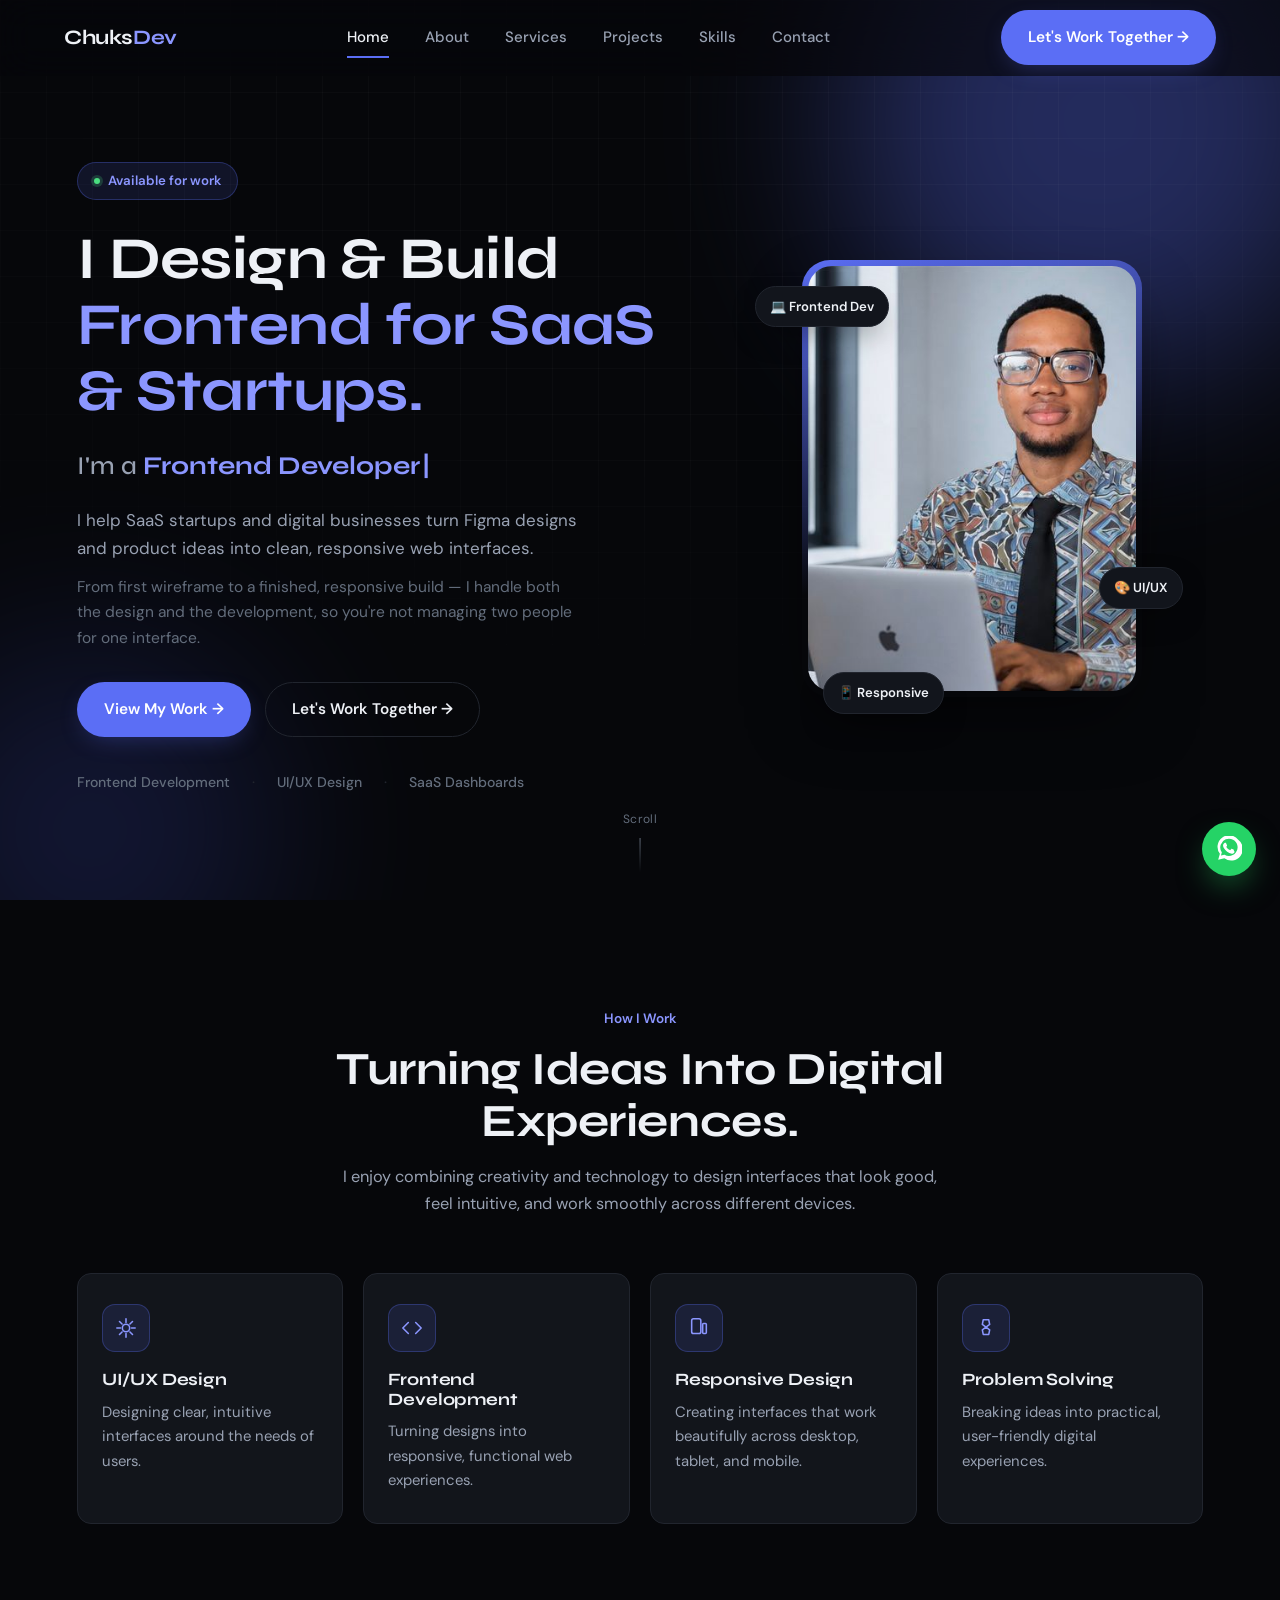
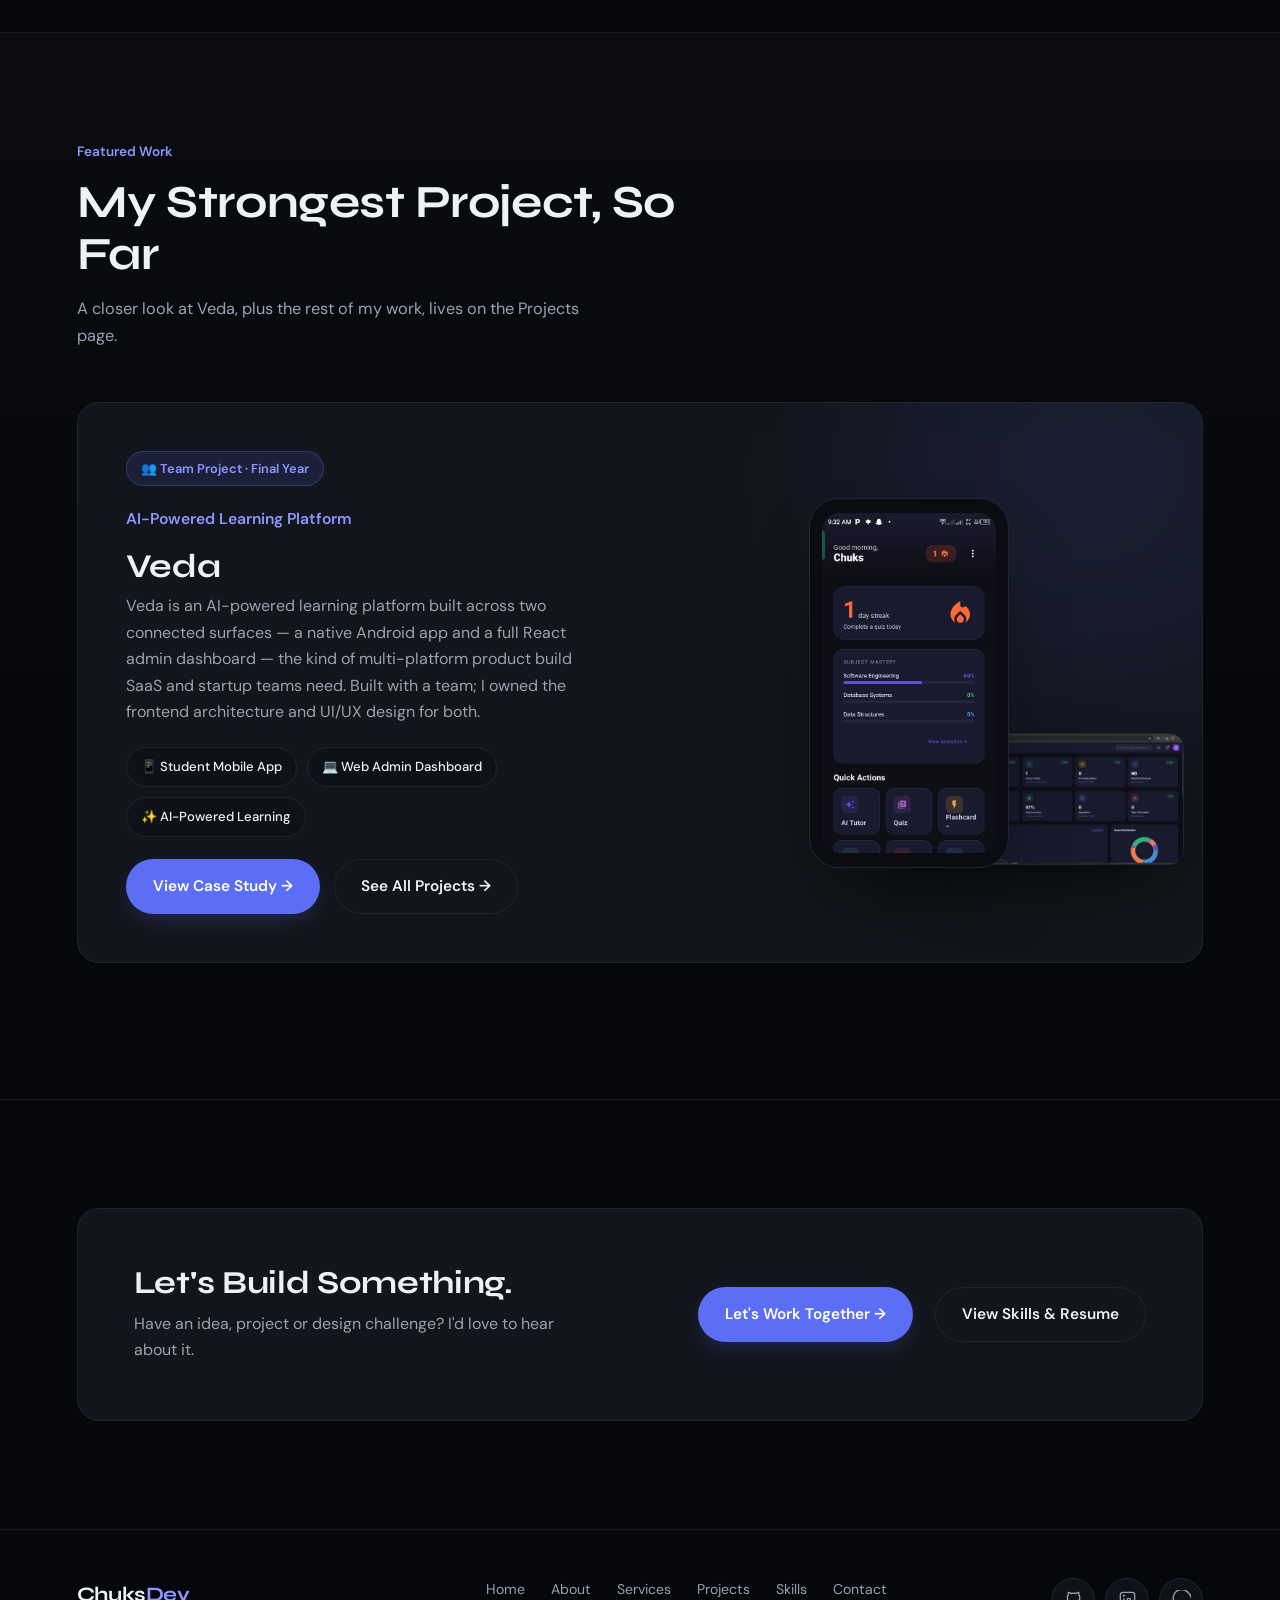
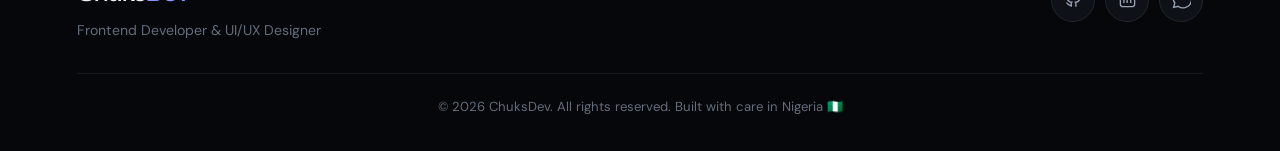
==== commit 03f910de: "Initial portfolio website" ====
--- a/index.html
+++ b/index.html
@@ -3,12 +3,12 @@
 <head>
 <meta charset="UTF-8">
 <meta name="viewport" content="width=device-width, initial-scale=1.0">
-<title>Chuks | Frontend Developer &amp; UI/UX Designer</title>
-<meta name="description" content="Chuks is a Frontend Developer and UI/UX Designer who designs and builds intuitive digital experiences — from responsive websites to mobile app interfaces. Featured work includes Veda, an AI-powered learning platform.">
+<title>Chuks | Frontend Developer &amp; UI/UX Designer for SaaS &amp; Startups</title>
+<meta name="description" content="Chuks is a Frontend Developer and UI/UX Designer who helps SaaS startups and digital businesses turn Figma designs and product ideas into responsive web apps and dashboards. Featured work includes Veda, an AI-powered learning platform.">
 <link rel="canonical" href="https://chukzy-design.github.io/chukss-portfolio/">
 <meta property="og:type" content="website">
-<meta property="og:title" content="Chuks | Frontend Developer &amp; UI/UX Designer">
-<meta property="og:description" content="I design and build intuitive digital experiences that turn ideas into functional products.">
+<meta property="og:title" content="Chuks | Frontend Developer &amp; UI/UX Designer for SaaS &amp; Startups">
+<meta property="og:description" content="I help SaaS startups and digital businesses turn Figma designs and product ideas into clean, responsive web interfaces.">
 <meta property="og:image" content="images/profile.jpg">
 <meta property="og:url" content="https://chukzy-design.github.io/chukss-portfolio/">
 <link rel="preconnect" href="https://fonts.googleapis.com">
@@ -60,12 +60,12 @@
   <div class="hero-inner">
     <div class="hero-text reveal">
       <div class="badge"><span class="dot"></span> Available for work</div>
-      <h1>I Design &amp; Build <span class="name-highlight">Digital Experiences.</span></h1>
+      <h1>I Design &amp; Build <span class="name-highlight">Frontend for SaaS &amp; Startups.</span></h1>
       <div class="typing-line">
         <span class="typing-label">I'm a&nbsp;</span><span id="typing"></span>
       </div>
-      <p class="hero-sub">I'm Chuks, a Frontend Developer and UI/UX Designer focused on creating modern, intuitive and responsive digital experiences.</p>
-      <p class="hero-sub-2">I combine design and frontend development to turn ideas into interfaces that are both visually engaging and functional.</p>
+      <p class="hero-sub">I help SaaS startups and digital businesses turn Figma designs and product ideas into clean, responsive web interfaces.</p>
+      <p class="hero-sub-2">From first wireframe to a finished, responsive build — I handle both the design and the development, so you're not managing two people for one interface.</p>
       <div class="hero-ctas">
         <a href="projects.html" class="btn-primary">View My Work →</a>
         <a href="contact.html" class="btn-ghost">Let's Work Together →</a>
@@ -73,7 +73,7 @@
       <div class="skill-labels">
         <span>Frontend Development</span><span class="sep">·</span>
         <span>UI/UX Design</span><span class="sep">·</span>
-        <span>Responsive Design</span>
+        <span>SaaS Dashboards</span>
       </div>
     </div>
 
@@ -139,7 +139,7 @@
         <div class="pf-tag">👥 Team Project · Final Year</div>
         <p class="pf-kicker">AI-Powered Learning Platform</p>
         <h3>Veda</h3>
-        <p class="pf-desc">Veda is an AI-powered learning platform designed to help students preparing for examinations study through a more interactive and personalized learning experience. Built collaboratively by a team — my focus was frontend development and UI/UX design.</p>
+        <p class="pf-desc">Veda is an AI-powered learning platform built across two connected surfaces — a native Android app and a full React admin dashboard — the kind of multi-platform product build SaaS and startup teams need. Built with a team; I owned the frontend architecture and UI/UX design for both.</p>
         <div class="pf-chips">
           <span class="pf-chip">📱 Student Mobile App</span>
           <span class="pf-chip">💻 Web Admin Dashboard</span>
--- a/style.css
+++ b/style.css
@@ -1576,3 +1576,33 @@
   .support-gallery { grid-template-columns: repeat(2, 1fr); }
   .lightbox-close { top: 14px; right: 14px; }
 }
+
+/* MOBILE HERO FIX */
+@media screen and (max-width: 768px) {
+  .hero-inner {
+    display: flex !important;
+    flex-direction: column !important;
+    align-items: center !important;
+  }
+
+  .hero-text {
+    width: 100% !important;
+    text-align: center !important;
+  }
+
+  .hero-visual {
+    width: 100% !important;
+    order: 2 !important;
+    display: flex !important;
+    justify-content: center !important;
+    margin-top: 35px !important;
+  }
+
+  .hero-text {
+    order: 1 !important;
+  }
+
+  .floating-tag {
+    display: none !important;
+  }
+}
